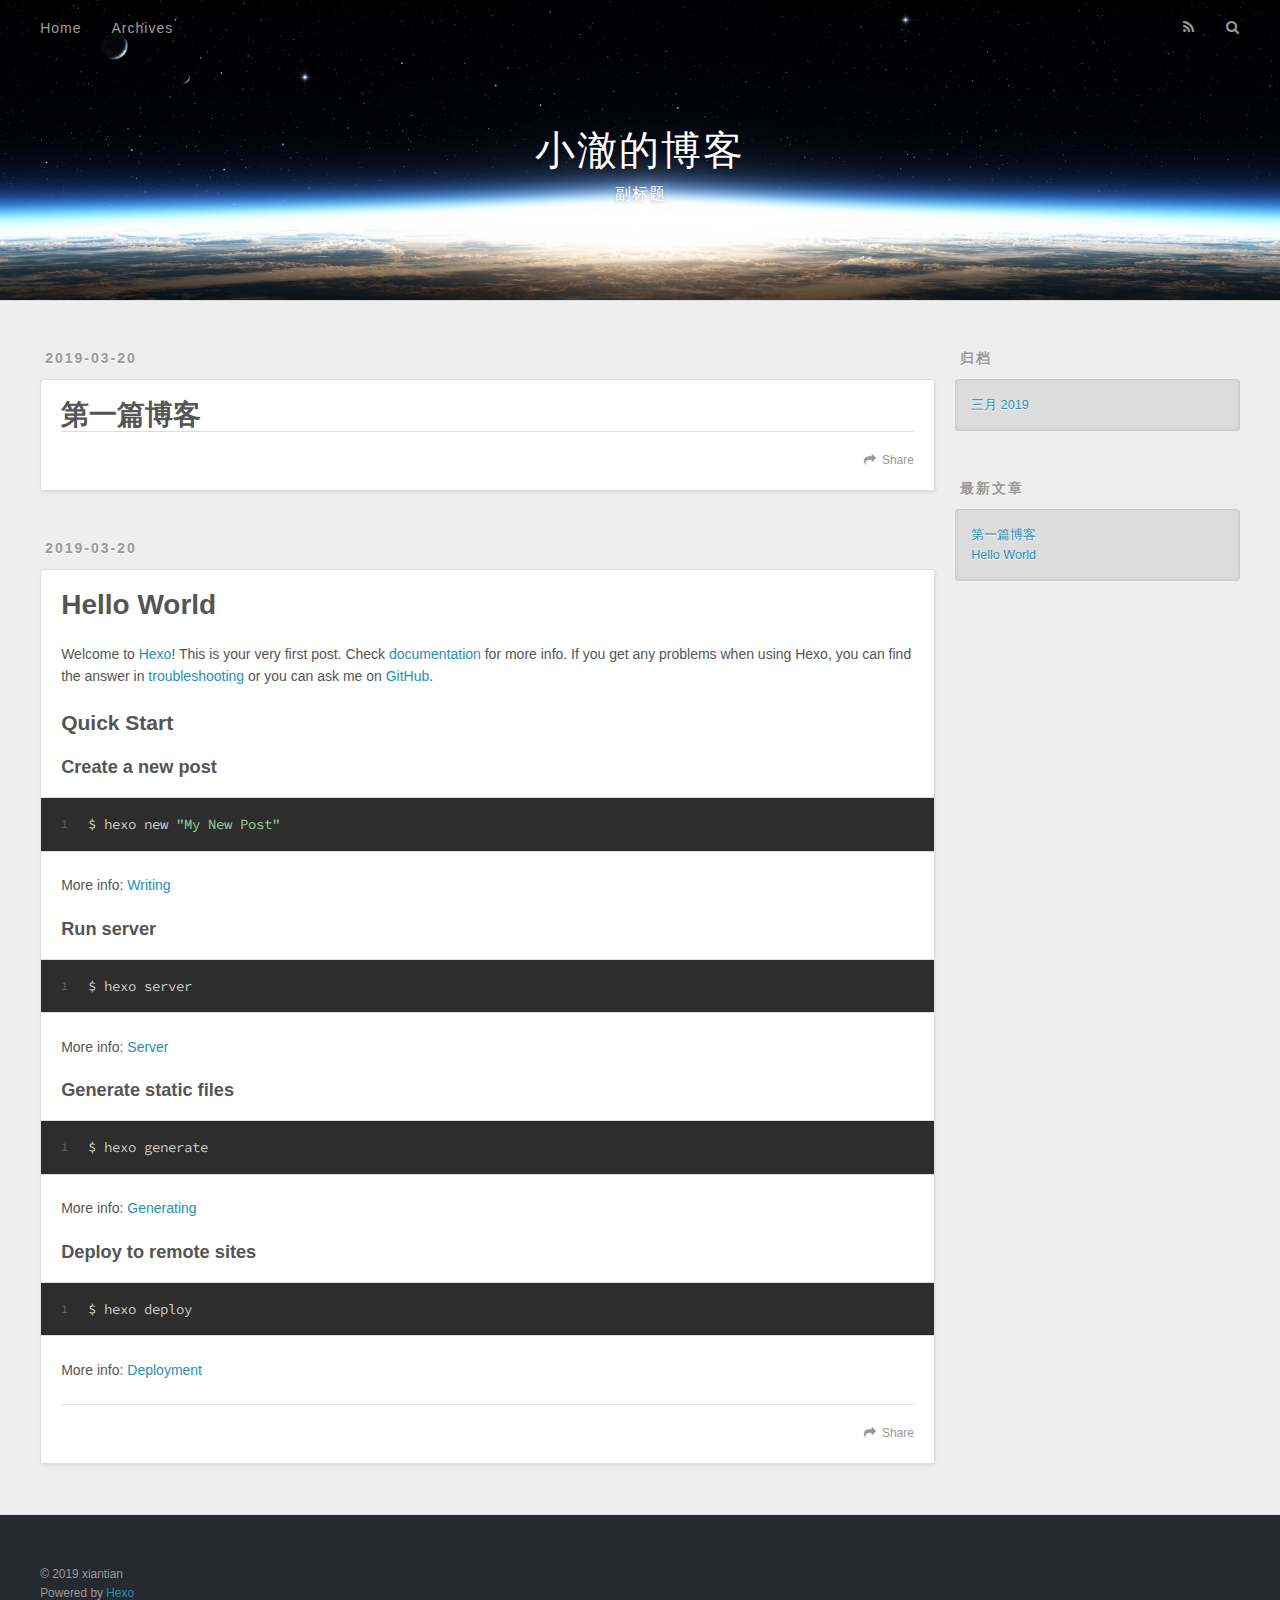
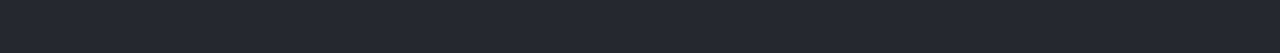
==== index.html @ c5d814bf "Site updated: 2019-03-20 21:08:45" ====
<!DOCTYPE html>
<html>
<head><meta name="generator" content="Hexo 3.8.0">
  <meta charset="utf-8">
  

  
  <title>小澈的博客</title>
  <meta name="viewport" content="width=device-width, initial-scale=1, maximum-scale=1">
  <meta property="og:type" content="website">
<meta property="og:title" content="小澈的博客">
<meta property="og:url" content="http://yoursite.com/index.html">
<meta property="og:site_name" content="小澈的博客">
<meta property="og:locale" content="zh-CN">
<meta name="twitter:card" content="summary">
<meta name="twitter:title" content="小澈的博客">
  
    <link rel="alternate" href="/atom.xml" title="小澈的博客" type="application/atom+xml">
  
  
    <link rel="icon" href="/favicon.png">
  
  
    <link href="//fonts.googleapis.com/css?family=Source+Code+Pro" rel="stylesheet" type="text/css">
  
  <link rel="stylesheet" href="/css/style.css">
</head>
</html>
<body>
  <div id="container">
    <div id="wrap">
      <header id="header">
  <div id="banner"></div>
  <div id="header-outer" class="outer">
    <div id="header-title" class="inner">
      <h1 id="logo-wrap">
        <a href="/" id="logo">小澈的博客</a>
      </h1>
      
        <h2 id="subtitle-wrap">
          <a href="/" id="subtitle">副标题</a>
        </h2>
      
    </div>
    <div id="header-inner" class="inner">
      <nav id="main-nav">
        <a id="main-nav-toggle" class="nav-icon"></a>
        
          <a class="main-nav-link" href="/">Home</a>
        
          <a class="main-nav-link" href="/archives">Archives</a>
        
      </nav>
      <nav id="sub-nav">
        
          <a id="nav-rss-link" class="nav-icon" href="/atom.xml" title="RSS Feed"></a>
        
        <a id="nav-search-btn" class="nav-icon" title="搜索"></a>
      </nav>
      <div id="search-form-wrap">
        <form action="//google.com/search" method="get" accept-charset="UTF-8" class="search-form"><input type="search" name="q" class="search-form-input" placeholder="Search"><button type="submit" class="search-form-submit">&#xF002;</button><input type="hidden" name="sitesearch" value="http://yoursite.com"></form>
      </div>
    </div>
  </div>
</header>
      <div class="outer">
        <section id="main">
  
    <article id="post-第一篇博客" class="article article-type-post" itemscope itemprop="blogPost">
  <div class="article-meta">
    <a href="/2019/03/20/第一篇博客/" class="article-date">
  <time datetime="2019-03-20T12:40:18.000Z" itemprop="datePublished">2019-03-20</time>
</a>
    
  </div>
  <div class="article-inner">
    
    
      <header class="article-header">
        
  
    <h1 itemprop="name">
      <a class="article-title" href="/2019/03/20/第一篇博客/">第一篇博客</a>
    </h1>
  

      </header>
    
    <div class="article-entry" itemprop="articleBody">
      
        
      
    </div>
    <footer class="article-footer">
      <a data-url="http://yoursite.com/2019/03/20/第一篇博客/" data-id="cjth82tbe0000jw7kxfi8jw7t" class="article-share-link">Share</a>
      
      
    </footer>
  </div>
  
</article>


  
    <article id="post-hello-world" class="article article-type-post" itemscope itemprop="blogPost">
  <div class="article-meta">
    <a href="/2019/03/20/hello-world/" class="article-date">
  <time datetime="2019-03-20T09:54:13.762Z" itemprop="datePublished">2019-03-20</time>
</a>
    
  </div>
  <div class="article-inner">
    
    
      <header class="article-header">
        
  
    <h1 itemprop="name">
      <a class="article-title" href="/2019/03/20/hello-world/">Hello World</a>
    </h1>
  

      </header>
    
    <div class="article-entry" itemprop="articleBody">
      
        <p>Welcome to <a href="https://hexo.io/" target="_blank" rel="noopener">Hexo</a>! This is your very first post. Check <a href="https://hexo.io/docs/" target="_blank" rel="noopener">documentation</a> for more info. If you get any problems when using Hexo, you can find the answer in <a href="https://hexo.io/docs/troubleshooting.html" target="_blank" rel="noopener">troubleshooting</a> or you can ask me on <a href="https://github.com/hexojs/hexo/issues" target="_blank" rel="noopener">GitHub</a>.</p>
<h2 id="Quick-Start"><a href="#Quick-Start" class="headerlink" title="Quick Start"></a>Quick Start</h2><h3 id="Create-a-new-post"><a href="#Create-a-new-post" class="headerlink" title="Create a new post"></a>Create a new post</h3><figure class="highlight bash"><table><tr><td class="gutter"><pre><span class="line">1</span><br></pre></td><td class="code"><pre><span class="line">$ hexo new <span class="string">"My New Post"</span></span><br></pre></td></tr></table></figure>
<p>More info: <a href="https://hexo.io/docs/writing.html" target="_blank" rel="noopener">Writing</a></p>
<h3 id="Run-server"><a href="#Run-server" class="headerlink" title="Run server"></a>Run server</h3><figure class="highlight bash"><table><tr><td class="gutter"><pre><span class="line">1</span><br></pre></td><td class="code"><pre><span class="line">$ hexo server</span><br></pre></td></tr></table></figure>
<p>More info: <a href="https://hexo.io/docs/server.html" target="_blank" rel="noopener">Server</a></p>
<h3 id="Generate-static-files"><a href="#Generate-static-files" class="headerlink" title="Generate static files"></a>Generate static files</h3><figure class="highlight bash"><table><tr><td class="gutter"><pre><span class="line">1</span><br></pre></td><td class="code"><pre><span class="line">$ hexo generate</span><br></pre></td></tr></table></figure>
<p>More info: <a href="https://hexo.io/docs/generating.html" target="_blank" rel="noopener">Generating</a></p>
<h3 id="Deploy-to-remote-sites"><a href="#Deploy-to-remote-sites" class="headerlink" title="Deploy to remote sites"></a>Deploy to remote sites</h3><figure class="highlight bash"><table><tr><td class="gutter"><pre><span class="line">1</span><br></pre></td><td class="code"><pre><span class="line">$ hexo deploy</span><br></pre></td></tr></table></figure>
<p>More info: <a href="https://hexo.io/docs/deployment.html" target="_blank" rel="noopener">Deployment</a></p>

      
    </div>
    <footer class="article-footer">
      <a data-url="http://yoursite.com/2019/03/20/hello-world/" data-id="cjth82tbi0001jw7ktag68ec6" class="article-share-link">Share</a>
      
      
    </footer>
  </div>
  
</article>


  


</section>
        
          <aside id="sidebar">
  
    

  
    

  
    
  
    
  <div class="widget-wrap">
    <h3 class="widget-title">归档</h3>
    <div class="widget">
      <ul class="archive-list"><li class="archive-list-item"><a class="archive-list-link" href="/archives/2019/03/">三月 2019</a></li></ul>
    </div>
  </div>


  
    
  <div class="widget-wrap">
    <h3 class="widget-title">最新文章</h3>
    <div class="widget">
      <ul>
        
          <li>
            <a href="/2019/03/20/第一篇博客/">第一篇博客</a>
          </li>
        
          <li>
            <a href="/2019/03/20/hello-world/">Hello World</a>
          </li>
        
      </ul>
    </div>
  </div>

  
</aside>
        
      </div>
      <footer id="footer">
  
  <div class="outer">
    <div id="footer-info" class="inner">
      &copy; 2019 xiantian<br>
      Powered by <a href="http://hexo.io/" target="_blank">Hexo</a>
    </div>
  </div>
</footer>
    </div>
    <nav id="mobile-nav">
  
    <a href="/" class="mobile-nav-link">Home</a>
  
    <a href="/archives" class="mobile-nav-link">Archives</a>
  
</nav>
    

<script src="//ajax.googleapis.com/ajax/libs/jquery/2.0.3/jquery.min.js"></script>


  <link rel="stylesheet" href="/fancybox/jquery.fancybox.css">
  <script src="/fancybox/jquery.fancybox.pack.js"></script>


<script src="/js/script.js"></script>



  </div>
</body>
</html>
---- css/style.css ----
body {
  width: 100%;
}
body:before,
body:after {
  content: "";
  display: table;
}
body:after {
  clear: both;
}
html,
body,
div,
span,
applet,
object,
iframe,
h1,
h2,
h3,
h4,
h5,
h6,
p,
blockquote,
pre,
a,
abbr,
acronym,
address,
big,
cite,
code,
del,
dfn,
em,
img,
ins,
kbd,
q,
s,
samp,
small,
strike,
strong,
sub,
sup,
tt,
var,
dl,
dt,
dd,
ol,
ul,
li,
fieldset,
form,
label,
legend,
table,
caption,
tbody,
tfoot,
thead,
tr,
th,
td {
  margin: 0;
  padding: 0;
  border: 0;
  outline: 0;
  font-weight: inherit;
  font-style: inherit;
  font-family: inherit;
  font-size: 100%;
  vertical-align: baseline;
}
body {
  line-height: 1;
  color: #000;
  background: #fff;
}
ol,
ul {
  list-style: none;
}
table {
  border-collapse: separate;
  border-spacing: 0;
  vertical-align: middle;
}
caption,
th,
td {
  text-align: left;
  font-weight: normal;
  vertical-align: middle;
}
a img {
  border: none;
}
input,
button {
  margin: 0;
  padding: 0;
}
input::-moz-focus-inner,
button::-moz-focus-inner {
  border: 0;
  padding: 0;
}
@font-face {
  font-family: FontAwesome;
  font-style: normal;
  font-weight: normal;
  src: url("fonts/fontawesome-webfont.eot?v=#4.0.3");
  src: url("fonts/fontawesome-webfont.eot?#iefix&v=#4.0.3") format("embedded-opentype"), url("fonts/fontawesome-webfont.woff?v=#4.0.3") format("woff"), url("fonts/fontawesome-webfont.ttf?v=#4.0.3") format("truetype"), url("fonts/fontawesome-webfont.svg#fontawesomeregular?v=#4.0.3") format("svg");
}
html,
body,
#container {
  height: 100%;
}
body {
  background: #eee;
  font: 14px -apple-system, BlinkMacSystemFont, "Segoe UI", "Roboto", "Oxygen", "Ubuntu", "Cantarell", "Fira Sans", "Droid Sans", "Helvetica Neue", sans-serif;
  -webkit-text-size-adjust: 100%;
}
.outer {
  max-width: 1220px;
  margin: 0 auto;
  padding: 0 20px;
}
.outer:before,
.outer:after {
  content: "";
  display: table;
}
.outer:after {
  clear: both;
}
.inner {
  display: inline;
  float: left;
  width: 98.33333333333333%;
  margin: 0 0.833333333333333%;
}
.left,
.alignleft {
  float: left;
}
.right,
.alignright {
  float: right;
}
.clear {
  clear: both;
}
#container {
  position: relative;
}
.mobile-nav-on {
  overflow: hidden;
}
#wrap {
  height: 100%;
  width: 100%;
  position: absolute;
  top: 0;
  left: 0;
  -webkit-transition: 0.2s ease-out;
  -moz-transition: 0.2s ease-out;
  -ms-transition: 0.2s ease-out;
  transition: 0.2s ease-out;
  z-index: 1;
  background: #eee;
}
.mobile-nav-on #wrap {
  left: 280px;
}
@media screen and (min-width: 768px) {
  #main {
    display: inline;
    float: left;
    width: 73.33333333333333%;
    margin: 0 0.833333333333333%;
  }
}
.article-date,
.article-category-link,
.archive-year,
.widget-title {
  text-decoration: none;
  text-transform: uppercase;
  letter-spacing: 2px;
  color: #999;
  margin-bottom: 1em;
  margin-left: 5px;
  line-height: 1em;
  text-shadow: 0 1px #fff;
  font-weight: bold;
}
.article-inner,
.archive-article-inner {
  background: #fff;
  -webkit-box-shadow: 1px 2px 3px #ddd;
  box-shadow: 1px 2px 3px #ddd;
  border: 1px solid #ddd;
  border-radius: 3px;
}
.article-entry h1,
.widget h1 {
  font-size: 2em;
}
.article-entry h2,
.widget h2 {
  font-size: 1.5em;
}
.article-entry h3,
.widget h3 {
  font-size: 1.3em;
}
.article-entry h4,
.widget h4 {
  font-size: 1.2em;
}
.article-entry h5,
.widget h5 {
  font-size: 1em;
}
.article-entry h6,
.widget h6 {
  font-size: 1em;
  color: #999;
}
.article-entry hr,
.widget hr {
  border: 1px dashed #ddd;
}
.article-entry strong,
.widget strong {
  font-weight: bold;
}
.article-entry em,
.widget em,
.article-entry cite,
.widget cite {
  font-style: italic;
}
.article-entry sup,
.widget sup,
.article-entry sub,
.widget sub {
  font-size: 0.75em;
  line-height: 0;
  position: relative;
  vertical-align: baseline;
}
.article-entry sup,
.widget sup {
  top: -0.5em;
}
.article-entry sub,
.widget sub {
  bottom: -0.2em;
}
.article-entry small,
.widget small {
  font-size: 0.85em;
}
.article-entry acronym,
.widget acronym,
.article-entry abbr,
.widget abbr {
  border-bottom: 1px dotted;
}
.article-entry ul,
.widget ul,
.article-entry ol,
.widget ol,
.article-entry dl,
.widget dl {
  margin: 0 20px;
  line-height: 1.6em;
}
.article-entry ul ul,
.widget ul ul,
.article-entry ol ul,
.widget ol ul,
.article-entry ul ol,
.widget ul ol,
.article-entry ol ol,
.widget ol ol {
  margin-top: 0;
  margin-bottom: 0;
}
.article-entry ul,
.widget ul {
  list-style: disc;
}
.article-entry ol,
.widget ol {
  list-style: decimal;
}
.article-entry dt,
.widget dt {
  font-weight: bold;
}
#header {
  height: 300px;
  position: relative;
  border-bottom: 1px solid #ddd;
}
#header:before,
#header:after {
  content: "";
  position: absolute;
  left: 0;
  right: 0;
  height: 40px;
}
#header:before {
  top: 0;
  background: -webkit-linear-gradient(rgba(0,0,0,0.2), transparent);
  background: -moz-linear-gradient(rgba(0,0,0,0.2), transparent);
  background: -ms-linear-gradient(rgba(0,0,0,0.2), transparent);
  background: linear-gradient(rgba(0,0,0,0.2), transparent);
}
#header:after {
  bottom: 0;
  background: -webkit-linear-gradient(transparent, rgba(0,0,0,0.2));
  background: -moz-linear-gradient(transparent, rgba(0,0,0,0.2));
  background: -ms-linear-gradient(transparent, rgba(0,0,0,0.2));
  background: linear-gradient(transparent, rgba(0,0,0,0.2));
}
#header-outer {
  height: 100%;
  position: relative;
}
#header-inner {
  position: relative;
  overflow: hidden;
}
#banner {
  position: absolute;
  top: 0;
  left: 0;
  width: 100%;
  height: 100%;
  background: url("images/banner.jpg") center #000;
  -webkit-background-size: cover;
  -moz-background-size: cover;
  background-size: cover;
  z-index: -1;
}
#header-title {
  text-align: center;
  height: 40px;
  position: absolute;
  top: 50%;
  left: 0;
  margin-top: -20px;
}
#logo,
#subtitle {
  text-decoration: none;
  color: #fff;
  font-weight: 300;
  text-shadow: 0 1px 4px rgba(0,0,0,0.3);
}
#logo {
  font-size: 40px;
  line-height: 40px;
  letter-spacing: 2px;
}
#subtitle {
  font-size: 16px;
  line-height: 16px;
  letter-spacing: 1px;
}
#subtitle-wrap {
  margin-top: 16px;
}
#main-nav {
  float: left;
  margin-left: -15px;
}
.nav-icon,
.main-nav-link {
  float: left;
  color: #fff;
  opacity: 0.6;
  text-decoration: none;
  text-shadow: 0 1px rgba(0,0,0,0.2);
  -webkit-transition: opacity 0.2s;
  -moz-transition: opacity 0.2s;
  -ms-transition: opacity 0.2s;
  transition: opacity 0.2s;
  display: block;
  padding: 20px 15px;
}
.nav-icon:hover,
.main-nav-link:hover {
  opacity: 1;
}
.nav-icon {
  font-family: FontAwesome;
  text-align: center;
  font-size: 14px;
  width: 14px;
  height: 14px;
  padding: 20px 15px;
  position: relative;
  cursor: pointer;
}
.main-nav-link {
  font-weight: 300;
  letter-spacing: 1px;
}
@media screen and (max-width: 479px) {
  .main-nav-link {
    display: none;
  }
}
#main-nav-toggle {
  display: none;
}
#main-nav-toggle:before {
  content: "\f0c9";
}
@media screen and (max-width: 479px) {
  #main-nav-toggle {
    display: block;
  }
}
#sub-nav {
  float: right;
  margin-right: -15px;
}
#nav-rss-link:before {
  content: "\f09e";
}
#nav-search-btn:before {
  content: "\f002";
}
#search-form-wrap {
  position: absolute;
  top: 15px;
  width: 150px;
  height: 30px;
  right: -150px;
  opacity: 0;
  -webkit-transition: 0.2s ease-out;
  -moz-transition: 0.2s ease-out;
  -ms-transition: 0.2s ease-out;
  transition: 0.2s ease-out;
}
#search-form-wrap.on {
  opacity: 1;
  right: 0;
}
@media screen and (max-width: 479px) {
  #search-form-wrap {
    width: 100%;
    right: -100%;
  }
}
.search-form {
  position: absolute;
  top: 0;
  left: 0;
  right: 0;
  background: #fff;
  padding: 5px 15px;
  border-radius: 15px;
  -webkit-box-shadow: 0 0 10px rgba(0,0,0,0.3);
  box-shadow: 0 0 10px rgba(0,0,0,0.3);
}
.search-form-input {
  border: none;
  background: none;
  color: #555;
  width: 100%;
  font: 13px -apple-system, BlinkMacSystemFont, "Segoe UI", "Roboto", "Oxygen", "Ubuntu", "Cantarell", "Fira Sans", "Droid Sans", "Helvetica Neue", sans-serif;
  outline: none;
}
.search-form-input::-webkit-search-results-decoration,
.search-form-input::-webkit-search-cancel-button {
  -webkit-appearance: none;
}
.search-form-submit {
  position: absolute;
  top: 50%;
  right: 10px;
  margin-top: -7px;
  font: 13px FontAwesome;
  border: none;
  background: none;
  color: #bbb;
  cursor: pointer;
}
.search-form-submit:hover,
.search-form-submit:focus {
  color: #777;
}
.article {
  margin: 50px 0;
}
.article-inner {
  overflow: hidden;
}
.article-meta:before,
.article-meta:after {
  content: "";
  display: table;
}
.article-meta:after {
  clear: both;
}
.article-date {
  float: left;
}
.article-category {
  float: left;
  line-height: 1em;
  color: #ccc;
  text-shadow: 0 1px #fff;
  margin-left: 8px;
}
.article-category:before {
  content: "\2022";
}
.article-category-link {
  margin: 0 12px 1em;
}
.article-header {
  padding: 20px 20px 0;
}
.article-title {
  text-decoration: none;
  font-size: 2em;
  font-weight: bold;
  color: #555;
  line-height: 1.1em;
  -webkit-transition: color 0.2s;
  -moz-transition: color 0.2s;
  -ms-transition: color 0.2s;
  transition: color 0.2s;
}
a.article-title:hover {
  color: #258fb8;
}
.article-entry {
  color: #555;
  padding: 0 20px;
}
.article-entry:before,
.article-entry:after {
  content: "";
  display: table;
}
.article-entry:after {
  clear: both;
}
.article-entry p,
.article-entry table {
  line-height: 1.6em;
  margin: 1.6em 0;
}
.article-entry h1,
.article-entry h2,
.article-entry h3,
.article-entry h4,
.article-entry h5,
.article-entry h6 {
  font-weight: bold;
}
.article-entry h1,
.article-entry h2,
.article-entry h3,
.article-entry h4,
.article-entry h5,
.article-entry h6 {
  line-height: 1.1em;
  margin: 1.1em 0;
}
.article-entry a {
  color: #258fb8;
  text-decoration: none;
}
.article-entry a:hover {
  text-decoration: underline;
}
.article-entry ul,
.article-entry ol,
.article-entry dl {
  margin-top: 1.6em;
  margin-bottom: 1.6em;
}
.article-entry img,
.article-entry video {
  max-width: 100%;
  height: auto;
  display: block;
  margin: auto;
}
.article-entry iframe {
  border: none;
}
.article-entry table {
  width: 100%;
  border-collapse: collapse;
  border-spacing: 0;
}
.article-entry th {
  font-weight: bold;
  border-bottom: 3px solid #ddd;
  padding-bottom: 0.5em;
}
.article-entry td {
  border-bottom: 1px solid #ddd;
  padding: 10px 0;
}
.article-entry blockquote {
  font-family: Georgia, "Times New Roman", serif;
  font-size: 1.4em;
  margin: 1.6em 20px;
  text-align: center;
}
.article-entry blockquote footer {
  font-size: 14px;
  margin: 1.6em 0;
  font-family: -apple-system, BlinkMacSystemFont, "Segoe UI", "Roboto", "Oxygen", "Ubuntu", "Cantarell", "Fira Sans", "Droid Sans", "Helvetica Neue", sans-serif;
}
.article-entry blockquote footer cite:before {
  content: "—";
  padding: 0 0.5em;
}
.article-entry .pullquote {
  text-align: left;
  width: 45%;
  margin: 0;
}
.article-entry .pullquote.left {
  margin-left: 0.5em;
  margin-right: 1em;
}
.article-entry .pullquote.right {
  margin-right: 0.5em;
  margin-left: 1em;
}
.article-entry .caption {
  color: #999;
  display: block;
  font-size: 0.9em;
  margin-top: 0.5em;
  position: relative;
  text-align: center;
}
.article-entry .video-container {
  position: relative;
  padding-top: 56.25%;
  height: 0;
  overflow: hidden;
}
.article-entry .video-container iframe,
.article-entry .video-container object,
.article-entry .video-container embed {
  position: absolute;
  top: 0;
  left: 0;
  width: 100%;
  height: 100%;
  margin-top: 0;
}
.article-more-link a {
  display: inline-block;
  line-height: 1em;
  padding: 6px 15px;
  border-radius: 15px;
  background: #eee;
  color: #999;
  text-shadow: 0 1px #fff;
  text-decoration: none;
}
.article-more-link a:hover {
  background: #258fb8;
  color: #fff;
  text-decoration: none;
  text-shadow: 0 1px #1e7293;
}
.article-footer {
  font-size: 0.85em;
  line-height: 1.6em;
  border-top: 1px solid #ddd;
  padding-top: 1.6em;
  margin: 0 20px 20px;
}
.article-footer:before,
.article-footer:after {
  content: "";
  display: table;
}
.article-footer:after {
  clear: both;
}
.article-footer a {
  color: #999;
  text-decoration: none;
}
.article-footer a:hover {
  color: #555;
}
.article-tag-list-item {
  float: left;
  margin-right: 10px;
}
.article-tag-list-link:before {
  content: "#";
}
.article-comment-link {
  float: right;
}
.article-comment-link:before {
  content: "\f075";
  font-family: FontAwesome;
  padding-right: 8px;
}
.article-share-link {
  cursor: pointer;
  float: right;
  margin-left: 20px;
}
.article-share-link:before {
  content: "\f064";
  font-family: FontAwesome;
  padding-right: 6px;
}
#article-nav {
  position: relative;
}
#article-nav:before,
#article-nav:after {
  content: "";
  display: table;
}
#article-nav:after {
  clear: both;
}
@media screen and (min-width: 768px) {
  #article-nav {
    margin: 50px 0;
  }
  #article-nav:before {
    width: 8px;
    height: 8px;
    position: absolute;
    top: 50%;
    left: 50%;
    margin-top: -4px;
    margin-left: -4px;
    content: "";
    border-radius: 50%;
    background: #ddd;
    -webkit-box-shadow: 0 1px 2px #fff;
    box-shadow: 0 1px 2px #fff;
  }
}
.article-nav-link-wrap {
  text-decoration: none;
  text-shadow: 0 1px #fff;
  color: #999;
  -webkit-box-sizing: border-box;
  -moz-box-sizing: border-box;
  box-sizing: border-box;
  margin-top: 50px;
  text-align: center;
  display: block;
}
.article-nav-link-wrap:hover {
  color: #555;
}
@media screen and (min-width: 768px) {
  .article-nav-link-wrap {
    width: 50%;
    margin-top: 0;
  }
}
@media screen and (min-width: 768px) {
  #article-nav-newer {
    float: left;
    text-align: right;
    padding-right: 20px;
  }
}
@media screen and (min-width: 768px) {
  #article-nav-older {
    float: right;
    text-align: left;
    padding-left: 20px;
  }
}
.article-nav-caption {
  text-transform: uppercase;
  letter-spacing: 2px;
  color: #ddd;
  line-height: 1em;
  font-weight: bold;
}
#article-nav-newer .article-nav-caption {
  margin-right: -2px;
}
.article-nav-title {
  font-size: 0.85em;
  line-height: 1.6em;
  margin-top: 0.5em;
}
.article-share-box {
  position: absolute;
  display: none;
  background: #fff;
  -webkit-box-shadow: 1px 2px 10px rgba(0,0,0,0.2);
  box-shadow: 1px 2px 10px rgba(0,0,0,0.2);
  border-radius: 3px;
  margin-left: -145px;
  overflow: hidden;
  z-index: 1;
}
.article-share-box.on {
  display: block;
}
.article-share-input {
  width: 100%;
  background: none;
  -webkit-box-sizing: border-box;
  -moz-box-sizing: border-box;
  box-sizing: border-box;
  font: 14px -apple-system, BlinkMacSystemFont, "Segoe UI", "Roboto", "Oxygen", "Ubuntu", "Cantarell", "Fira Sans", "Droid Sans", "Helvetica Neue", sans-serif;
  padding: 0 15px;
  color: #555;
  outline: none;
  border: 1px solid #ddd;
  border-radius: 3px 3px 0 0;
  height: 36px;
  line-height: 36px;
}
.article-share-links {
  background: #eee;
}
.article-share-links:before,
.article-share-links:after {
  content: "";
  display: table;
}
.article-share-links:after {
  clear: both;
}
.article-share-twitter,
.article-share-facebook,
.article-share-pinterest,
.article-share-google {
  width: 50px;
  height: 36px;
  display: block;
  float: left;
  position: relative;
  color: #999;
  text-shadow: 0 1px #fff;
}
.article-share-twitter:before,
.article-share-facebook:before,
.article-share-pinterest:before,
.article-share-google:before {
  font-size: 20px;
  font-family: FontAwesome;
  width: 20px;
  height: 20px;
  position: absolute;
  top: 50%;
  left: 50%;
  margin-top: -10px;
  margin-left: -10px;
  text-align: center;
}
.article-share-twitter:hover,
.article-share-facebook:hover,
.article-share-pinterest:hover,
.article-share-google:hover {
  color: #fff;
}
.article-share-twitter:before {
  content: "\f099";
}
.article-share-twitter:hover {
  background: #00aced;
  text-shadow: 0 1px #008abe;
}
.article-share-facebook:before {
  content: "\f09a";
}
.article-share-facebook:hover {
  background: #3b5998;
  text-shadow: 0 1px #2f477a;
}
.article-share-pinterest:before {
  content: "\f0d2";
}
.article-share-pinterest:hover {
  background: #cb2027;
  text-shadow: 0 1px #a21a1f;
}
.article-share-google:before {
  content: "\f0d5";
}
.article-share-google:hover {
  background: #dd4b39;
  text-shadow: 0 1px #be3221;
}
.article-gallery {
  background: #000;
  position: relative;
}
.article-gallery-photos {
  position: relative;
  overflow: hidden;
}
.article-gallery-img {
  display: none;
  max-width: 100%;
}
.article-gallery-img:first-child {
  display: block;
}
.article-gallery-img.loaded {
  position: absolute;
  display: block;
}
.article-gallery-img img {
  display: block;
  max-width: 100%;
  margin: 0 auto;
}
#comments {
  background: #fff;
  -webkit-box-shadow: 1px 2px 3px #ddd;
  box-shadow: 1px 2px 3px #ddd;
  padding: 20px;
  border: 1px solid #ddd;
  border-radius: 3px;
  margin: 50px 0;
}
#comments a {
  color: #258fb8;
}
.archives-wrap {
  margin: 50px 0;
}
.archives:before,
.archives:after {
  content: "";
  display: table;
}
.archives:after {
  clear: both;
}
.archive-year-wrap {
  margin-bottom: 1em;
}
.archives {
  -webkit-column-gap: 10px;
  -moz-column-gap: 10px;
  column-gap: 10px;
}
@media screen and (min-width: 480px) and (max-width: 767px) {
  .archives {
    -webkit-column-count: 2;
    -moz-column-count: 2;
    column-count: 2;
  }
}
@media screen and (min-width: 768px) {
  .archives {
    -webkit-column-count: 3;
    -moz-column-count: 3;
    column-count: 3;
  }
}
.archive-article {
  -webkit-column-break-inside: avoid;
  page-break-inside: avoid;
  overflow: hidden;
  break-inside: avoid-column;
}
.archive-article-inner {
  padding: 10px;
  margin-bottom: 15px;
}
.archive-article-title {
  text-decoration: none;
  font-weight: bold;
  color: #555;
  -webkit-transition: color 0.2s;
  -moz-transition: color 0.2s;
  -ms-transition: color 0.2s;
  transition: color 0.2s;
  line-height: 1.6em;
}
.archive-article-title:hover {
  color: #258fb8;
}
.archive-article-footer {
  margin-top: 1em;
}
.archive-article-date {
  color: #999;
  text-decoration: none;
  font-size: 0.85em;
  line-height: 1em;
  margin-bottom: 0.5em;
  display: block;
}
#page-nav {
  margin: 50px auto;
  background: #fff;
  -webkit-box-shadow: 1px 2px 3px #ddd;
  box-shadow: 1px 2px 3px #ddd;
  border: 1px solid #ddd;
  border-radius: 3px;
  text-align: center;
  color: #999;
  overflow: hidden;
}
#page-nav:before,
#page-nav:after {
  content: "";
  display: table;
}
#page-nav:after {
  clear: both;
}
#page-nav a,
#page-nav span {
  padding: 10px 20px;
  line-height: 1;
  height: 2ex;
}
#page-nav a {
  color: #999;
  text-decoration: none;
}
#page-nav a:hover {
  background: #999;
  color: #fff;
}
#page-nav .prev {
  float: left;
}
#page-nav .next {
  float: right;
}
#page-nav .page-number {
  display: inline-block;
}
@media screen and (max-width: 479px) {
  #page-nav .page-number {
    display: none;
  }
}
#page-nav .current {
  color: #555;
  font-weight: bold;
}
#page-nav .space {
  color: #ddd;
}
#footer {
  background: #262a30;
  padding: 50px 0;
  border-top: 1px solid #ddd;
  color: #999;
}
#footer a {
  color: #258fb8;
  text-decoration: none;
}
#footer a:hover {
  text-decoration: underline;
}
#footer-info {
  line-height: 1.6em;
  font-size: 0.85em;
}
.article-entry pre,
.article-entry .highlight {
  background: #2d2d2d;
  margin: 0 -20px;
  padding: 15px 20px;
  border-style: solid;
  border-color: #ddd;
  border-width: 1px 0;
  overflow: auto;
  color: #ccc;
  line-height: 22.400000000000002px;
}
.article-entry .highlight .gutter pre,
.article-entry .gist .gist-file .gist-data .line-numbers {
  color: #666;
  font-size: 0.85em;
}
.article-entry pre,
.article-entry code {
  font-family: "Source Code Pro", Consolas, Monaco, Menlo, Consolas, monospace;
}
.article-entry code {
  background: #eee;
  text-shadow: 0 1px #fff;
  padding: 0 0.3em;
}
.article-entry pre code {
  background: none;
  text-shadow: none;
  padding: 0;
}
.article-entry .highlight pre {
  border: none;
  margin: 0;
  padding: 0;
}
.article-entry .highlight table {
  margin: 0;
  width: auto;
}
.article-entry .highlight td {
  border: none;
  padding: 0;
}
.article-entry .highlight figcaption {
  font-size: 0.85em;
  color: #999;
  line-height: 1em;
  margin-bottom: 1em;
}
.article-entry .highlight figcaption:before,
.article-entry .highlight figcaption:after {
  content: "";
  display: table;
}
.article-entry .highlight figcaption:after {
  clear: both;
}
.article-entry .highlight figcaption a {
  float: right;
}
.article-entry .highlight .gutter pre {
  text-align: right;
  padding-right: 20px;
}
.article-entry .highlight .line {
  height: 22.400000000000002px;
}
.article-entry .highlight .line.marked {
  background: #515151;
}
.article-entry .gist {
  margin: 0 -20px;
  border-style: solid;
  border-color: #ddd;
  border-width: 1px 0;
  background: #2d2d2d;
  padding: 15px 20px 15px 0;
}
.article-entry .gist .gist-file {
  border: none;
  font-family: "Source Code Pro", Consolas, Monaco, Menlo, Consolas, monospace;
  margin: 0;
}
.article-entry .gist .gist-file .gist-data {
  background: none;
  border: none;
}
.article-entry .gist .gist-file .gist-data .line-numbers {
  background: none;
  border: none;
  padding: 0 20px 0 0;
}
.article-entry .gist .gist-file .gist-data .line-data {
  padding: 0 !important;
}
.article-entry .gist .gist-file .highlight {
  margin: 0;
  padding: 0;
  border: none;
}
.article-entry .gist .gist-file .gist-meta {
  background: #2d2d2d;
  color: #999;
  font: 0.85em -apple-system, BlinkMacSystemFont, "Segoe UI", "Roboto", "Oxygen", "Ubuntu", "Cantarell", "Fira Sans", "Droid Sans", "Helvetica Neue", sans-serif;
  text-shadow: 0 0;
  padding: 0;
  margin-top: 1em;
  margin-left: 20px;
}
.article-entry .gist .gist-file .gist-meta a {
  color: #258fb8;
  font-weight: normal;
}
.article-entry .gist .gist-file .gist-meta a:hover {
  text-decoration: underline;
}
pre .comment,
pre .title {
  color: #999;
}
pre .variable,
pre .attribute,
pre .tag,
pre .regexp,
pre .ruby .constant,
pre .xml .tag .title,
pre .xml .pi,
pre .xml .doctype,
pre .html .doctype,
pre .css .id,
pre .css .class,
pre .css .pseudo {
  color: #f2777a;
}
pre .number,
pre .preprocessor,
pre .built_in,
pre .literal,
pre .params,
pre .constant {
  color: #f99157;
}
pre .class,
pre .ruby .class .title,
pre .css .rules .attribute {
  color: #9c9;
}
pre .string,
pre .value,
pre .inheritance,
pre .header,
pre .ruby .symbol,
pre .xml .cdata {
  color: #9c9;
}
pre .css .hexcolor {
  color: #6cc;
}
pre .function,
pre .python .decorator,
pre .python .title,
pre .ruby .function .title,
pre .ruby .title .keyword,
pre .perl .sub,
pre .javascript .title,
pre .coffeescript .title {
  color: #69c;
}
pre .keyword,
pre .javascript .function {
  color: #c9c;
}
@media screen and (max-width: 479px) {
  #mobile-nav {
    position: absolute;
    top: 0;
    left: 0;
    width: 280px;
    height: 100%;
    background: #191919;
    border-right: 1px solid #fff;
  }
}
@media screen and (max-width: 479px) {
  .mobile-nav-link {
    display: block;
    color: #999;
    text-decoration: none;
    padding: 15px 20px;
    font-weight: bold;
  }
  .mobile-nav-link:hover {
    color: #fff;
  }
}
@media screen and (min-width: 768px) {
  #sidebar {
    display: inline;
    float: left;
    width: 23.333333333333332%;
    margin: 0 0.833333333333333%;
  }
}
.widget-wrap {
  margin: 50px 0;
}
.widget {
  color: #777;
  text-shadow: 0 1px #fff;
  background: #ddd;
  -webkit-box-shadow: 0 -1px 4px #ccc inset;
  box-shadow: 0 -1px 4px #ccc inset;
  border: 1px solid #ccc;
  padding: 15px;
  border-radius: 3px;
}
.widget a {
  color: #258fb8;
  text-decoration: none;
}
.widget a:hover {
  text-decoration: underline;
}
.widget ul ul,
.widget ol ul,
.widget dl ul,
.widget ul ol,
.widget ol ol,
.widget dl ol,
.widget ul dl,
.widget ol dl,
.widget dl dl {
  margin-left: 15px;
  list-style: disc;
}
.widget {
  line-height: 1.6em;
  word-wrap: break-word;
  font-size: 0.9em;
}
.widget ul,
.widget ol {
  list-style: none;
  margin: 0;
}
.widget ul ul,
.widget ol ul,
.widget ul ol,
.widget ol ol {
  margin: 0 20px;
}
.widget ul ul,
.widget ol ul {
  list-style: disc;
}
.widget ul ol,
.widget ol ol {
  list-style: decimal;
}
.category-list-count,
.tag-list-count,
.archive-list-count {
  padding-left: 5px;
  color: #999;
  font-size: 0.85em;
}
.category-list-count:before,
.tag-list-count:before,
.archive-list-count:before {
  content: "(";
}
.category-list-count:after,
.tag-list-count:after,
.archive-list-count:after {
  content: ")";
}
.tagcloud a {
  margin-right: 5px;
  display: inline-block;
}
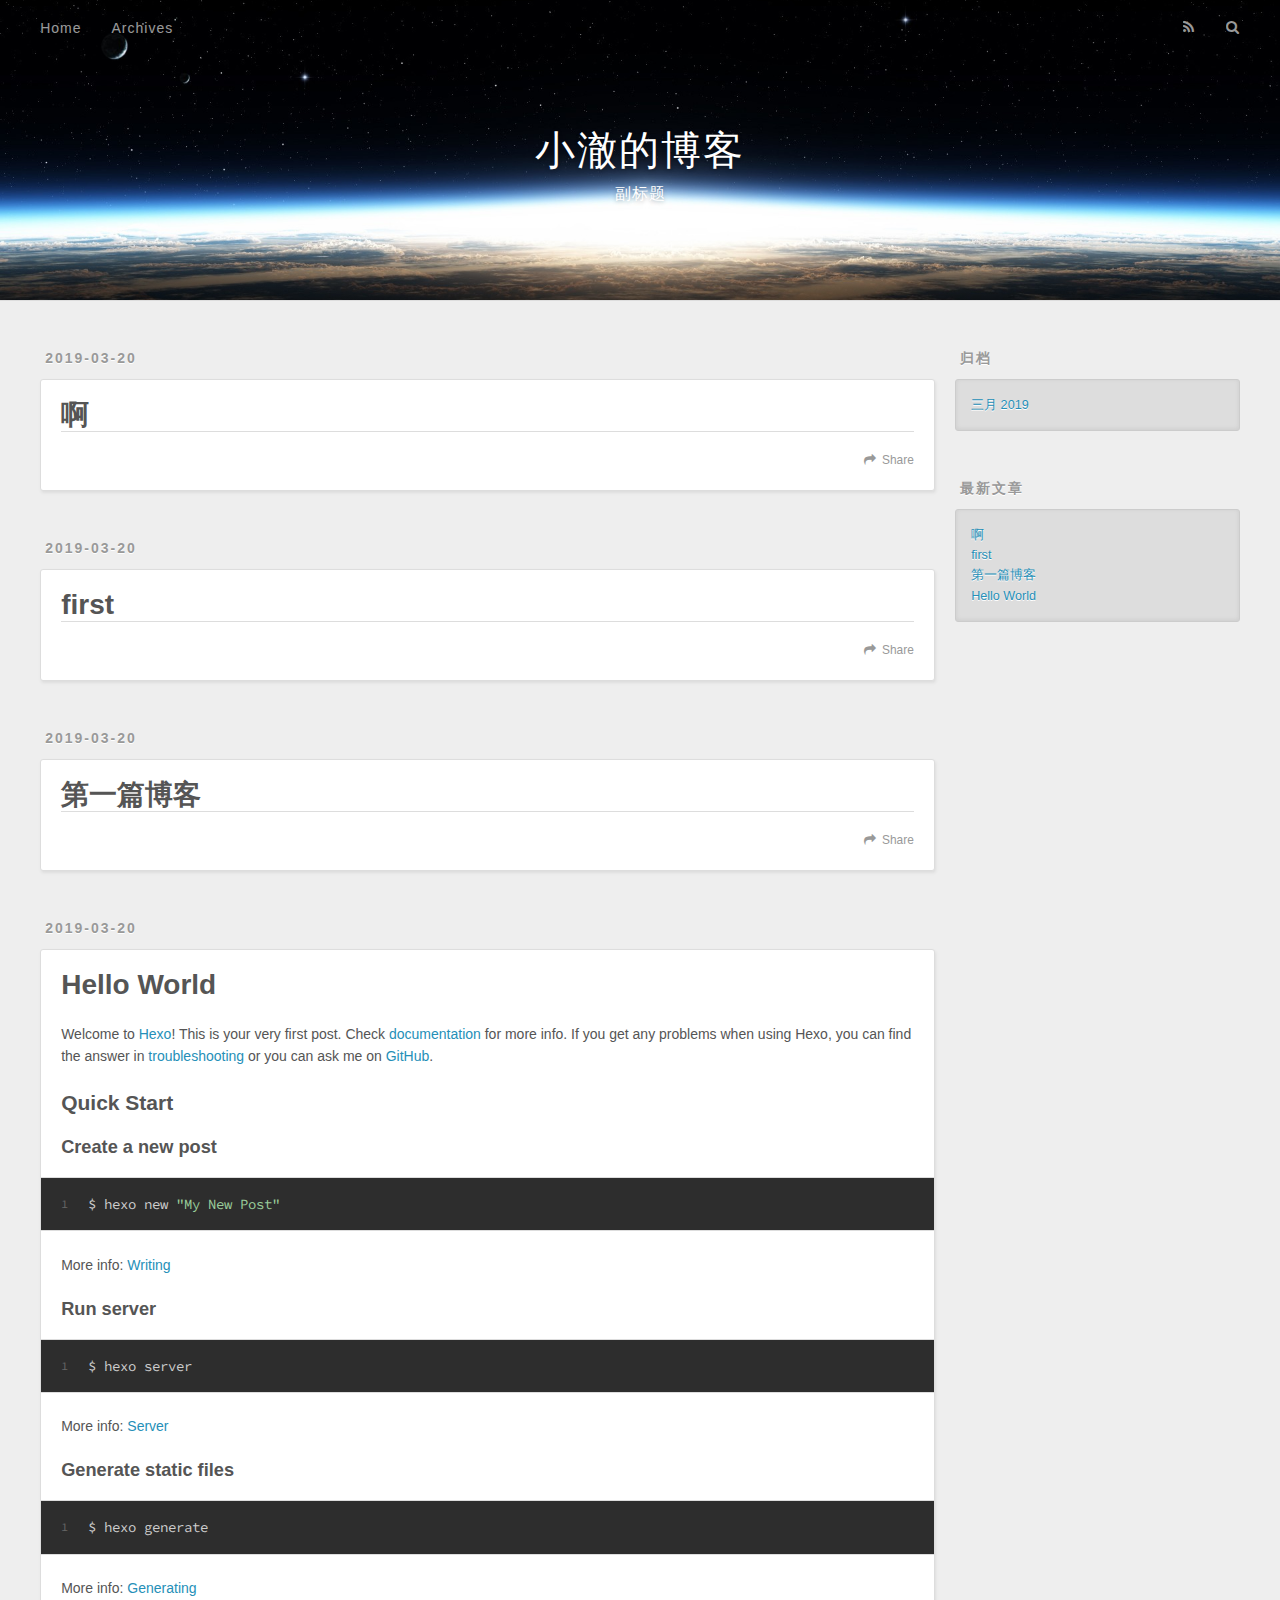
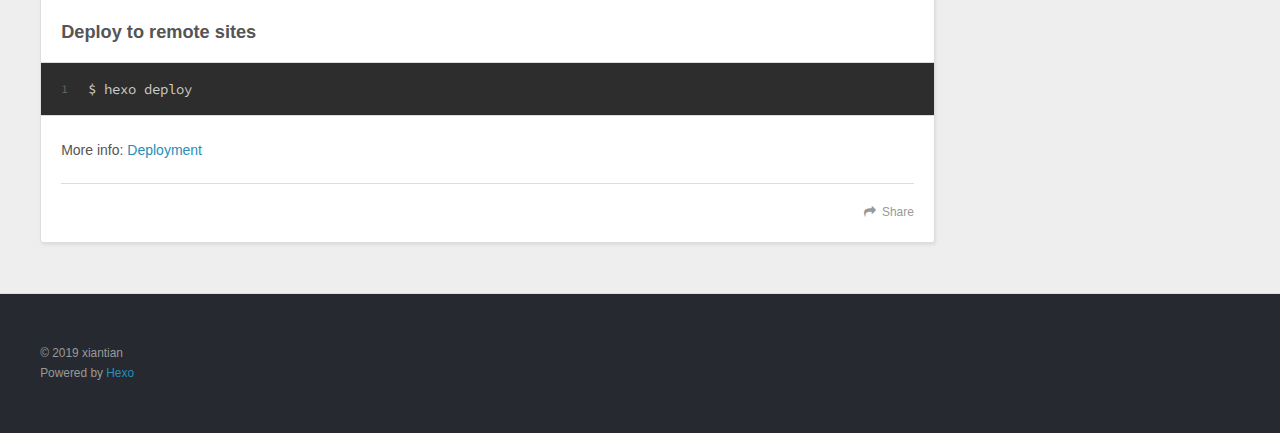
==== commit b81caee4: "Site updated: 2019-03-20 21:28:47" ====
--- a/index.html
+++ b/index.html
@@ -66,6 +66,78 @@
       <div class="outer">
         <section id="main">
   
+    <article id="post-啊" class="article article-type-post" itemscope itemprop="blogPost">
+  <div class="article-meta">
+    <a href="/2019/03/20/啊/" class="article-date">
+  <time datetime="2019-03-20T13:26:36.000Z" itemprop="datePublished">2019-03-20</time>
+</a>
+    
+  </div>
+  <div class="article-inner">
+    
+    
+      <header class="article-header">
+        
+  
+    <h1 itemprop="name">
+      <a class="article-title" href="/2019/03/20/啊/">啊</a>
+    </h1>
+  
+
+      </header>
+    
+    <div class="article-entry" itemprop="articleBody">
+      
+        
+      
+    </div>
+    <footer class="article-footer">
+      <a data-url="http://yoursite.com/2019/03/20/啊/" data-id="cjth8ss9l00023c7k3h0g9g7z" class="article-share-link">Share</a>
+      
+      
+    </footer>
+  </div>
+  
+</article>
+
+
+  
+    <article id="post-first" class="article article-type-post" itemscope itemprop="blogPost">
+  <div class="article-meta">
+    <a href="/2019/03/20/first/" class="article-date">
+  <time datetime="2019-03-20T13:25:37.000Z" itemprop="datePublished">2019-03-20</time>
+</a>
+    
+  </div>
+  <div class="article-inner">
+    
+    
+      <header class="article-header">
+        
+  
+    <h1 itemprop="name">
+      <a class="article-title" href="/2019/03/20/first/">first</a>
+    </h1>
+  
+
+      </header>
+    
+    <div class="article-entry" itemprop="articleBody">
+      
+        
+      
+    </div>
+    <footer class="article-footer">
+      <a data-url="http://yoursite.com/2019/03/20/first/" data-id="cjth8ss9f00003c7kkid0chs3" class="article-share-link">Share</a>
+      
+      
+    </footer>
+  </div>
+  
+</article>
+
+
+  
     <article id="post-第一篇博客" class="article article-type-post" itemscope itemprop="blogPost">
   <div class="article-meta">
     <a href="/2019/03/20/第一篇博客/" class="article-date">
@@ -92,7 +164,7 @@
       
     </div>
     <footer class="article-footer">
-      <a data-url="http://yoursite.com/2019/03/20/第一篇博客/" data-id="cjth82tbe0000jw7kxfi8jw7t" class="article-share-link">Share</a>
+      <a data-url="http://yoursite.com/2019/03/20/第一篇博客/" data-id="cjth8ss9y00033c7ksutlafp4" class="article-share-link">Share</a>
       
       
     </footer>
@@ -137,7 +209,7 @@
       
     </div>
     <footer class="article-footer">
-      <a data-url="http://yoursite.com/2019/03/20/hello-world/" data-id="cjth82tbi0001jw7ktag68ec6" class="article-share-link">Share</a>
+      <a data-url="http://yoursite.com/2019/03/20/hello-world/" data-id="cjth8ss9k00013c7kwn4b1nw1" class="article-share-link">Share</a>
       
       
     </footer>
@@ -178,6 +250,14 @@
       <ul>
         
           <li>
+            <a href="/2019/03/20/啊/">啊</a>
+          </li>
+        
+          <li>
+            <a href="/2019/03/20/first/">first</a>
+          </li>
+        
+          <li>
             <a href="/2019/03/20/第一篇博客/">第一篇博客</a>
           </li>
         
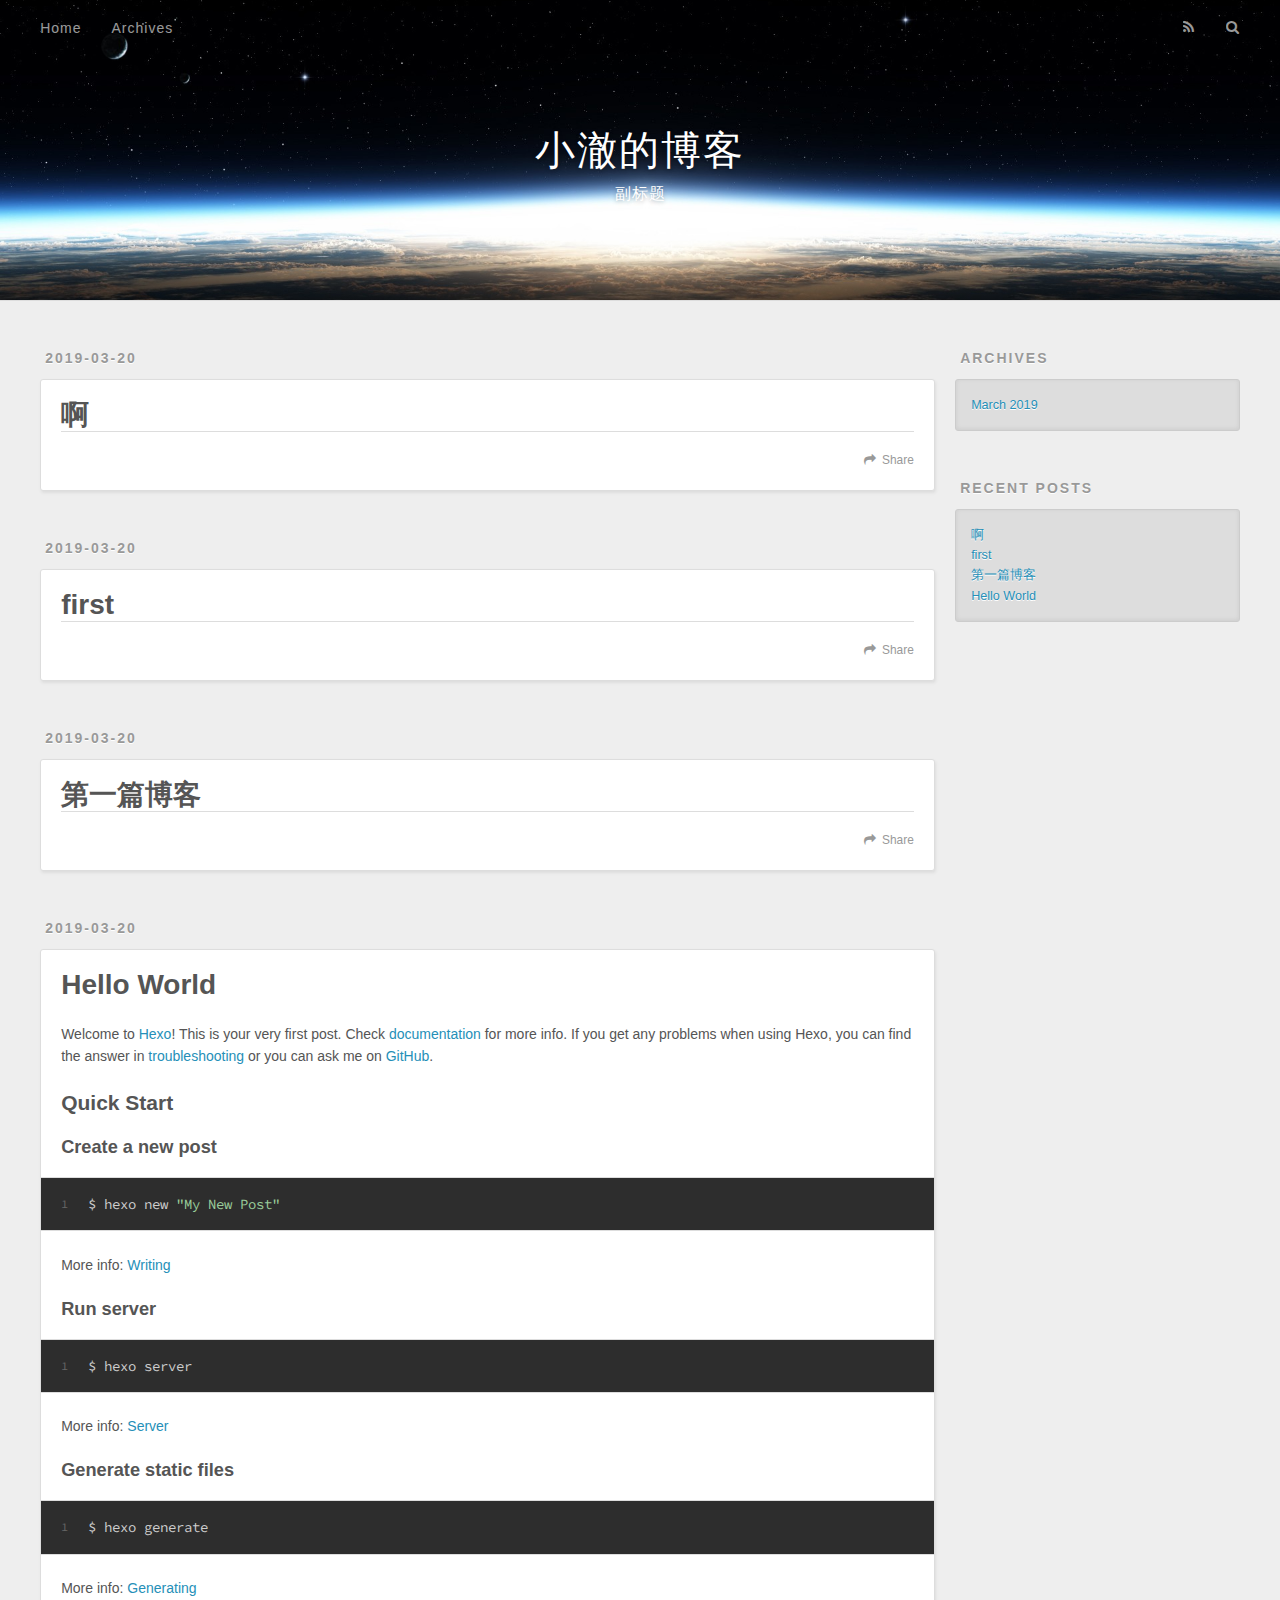
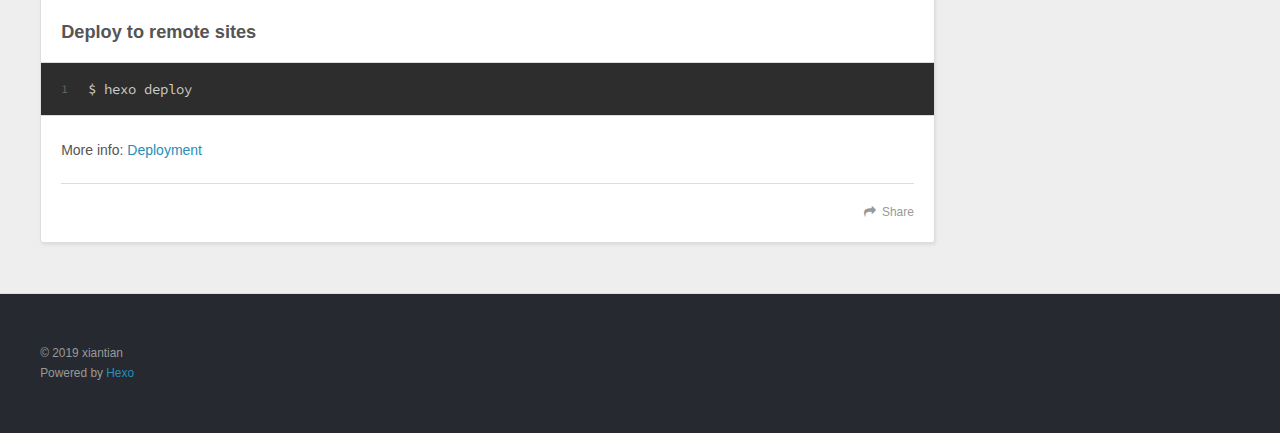
==== commit a523f953: "Site updated: 2019-03-20 22:25:41" ====
--- a/index.html
+++ b/index.html
@@ -11,7 +11,7 @@
 <meta property="og:title" content="小澈的博客">
 <meta property="og:url" content="http://yoursite.com/index.html">
 <meta property="og:site_name" content="小澈的博客">
-<meta property="og:locale" content="zh-CN">
+<meta property="og:locale" content="zh-Hans">
 <meta name="twitter:card" content="summary">
 <meta name="twitter:title" content="小澈的博客">
   
@@ -55,7 +55,7 @@
         
           <a id="nav-rss-link" class="nav-icon" href="/atom.xml" title="RSS Feed"></a>
         
-        <a id="nav-search-btn" class="nav-icon" title="搜索"></a>
+        <a id="nav-search-btn" class="nav-icon" title="Search"></a>
       </nav>
       <div id="search-form-wrap">
         <form action="//google.com/search" method="get" accept-charset="UTF-8" class="search-form"><input type="search" name="q" class="search-form-input" placeholder="Search"><button type="submit" class="search-form-submit">&#xF002;</button><input type="hidden" name="sitesearch" value="http://yoursite.com"></form>
@@ -92,7 +92,7 @@
       
     </div>
     <footer class="article-footer">
-      <a data-url="http://yoursite.com/2019/03/20/啊/" data-id="cjth8ss9l00023c7k3h0g9g7z" class="article-share-link">Share</a>
+      <a data-url="http://yoursite.com/2019/03/20/啊/" data-id="cjthau0y50001es7kuh782i5b" class="article-share-link">Share</a>
       
       
     </footer>
@@ -128,7 +128,7 @@
       
     </div>
     <footer class="article-footer">
-      <a data-url="http://yoursite.com/2019/03/20/first/" data-id="cjth8ss9f00003c7kkid0chs3" class="article-share-link">Share</a>
+      <a data-url="http://yoursite.com/2019/03/20/first/" data-id="cjthau0xo0000es7k9x4e9pub" class="article-share-link">Share</a>
       
       
     </footer>
@@ -164,7 +164,7 @@
       
     </div>
     <footer class="article-footer">
-      <a data-url="http://yoursite.com/2019/03/20/第一篇博客/" data-id="cjth8ss9y00033c7ksutlafp4" class="article-share-link">Share</a>
+      <a data-url="http://yoursite.com/2019/03/20/第一篇博客/" data-id="cjthau0y70002es7k3w6k0wpo" class="article-share-link">Share</a>
       
       
     </footer>
@@ -209,7 +209,7 @@
       
     </div>
     <footer class="article-footer">
-      <a data-url="http://yoursite.com/2019/03/20/hello-world/" data-id="cjth8ss9k00013c7kwn4b1nw1" class="article-share-link">Share</a>
+      <a data-url="http://yoursite.com/2019/03/20/hello-world/" data-id="cjthau0y80003es7khmmhgwlo" class="article-share-link">Share</a>
       
       
     </footer>
@@ -235,9 +235,9 @@
   
     
   <div class="widget-wrap">
-    <h3 class="widget-title">归档</h3>
+    <h3 class="widget-title">Archives</h3>
     <div class="widget">
-      <ul class="archive-list"><li class="archive-list-item"><a class="archive-list-link" href="/archives/2019/03/">三月 2019</a></li></ul>
+      <ul class="archive-list"><li class="archive-list-item"><a class="archive-list-link" href="/archives/2019/03/">March 2019</a></li></ul>
     </div>
   </div>
 
@@ -245,7 +245,7 @@
   
     
   <div class="widget-wrap">
-    <h3 class="widget-title">最新文章</h3>
+    <h3 class="widget-title">Recent Posts</h3>
     <div class="widget">
       <ul>
         
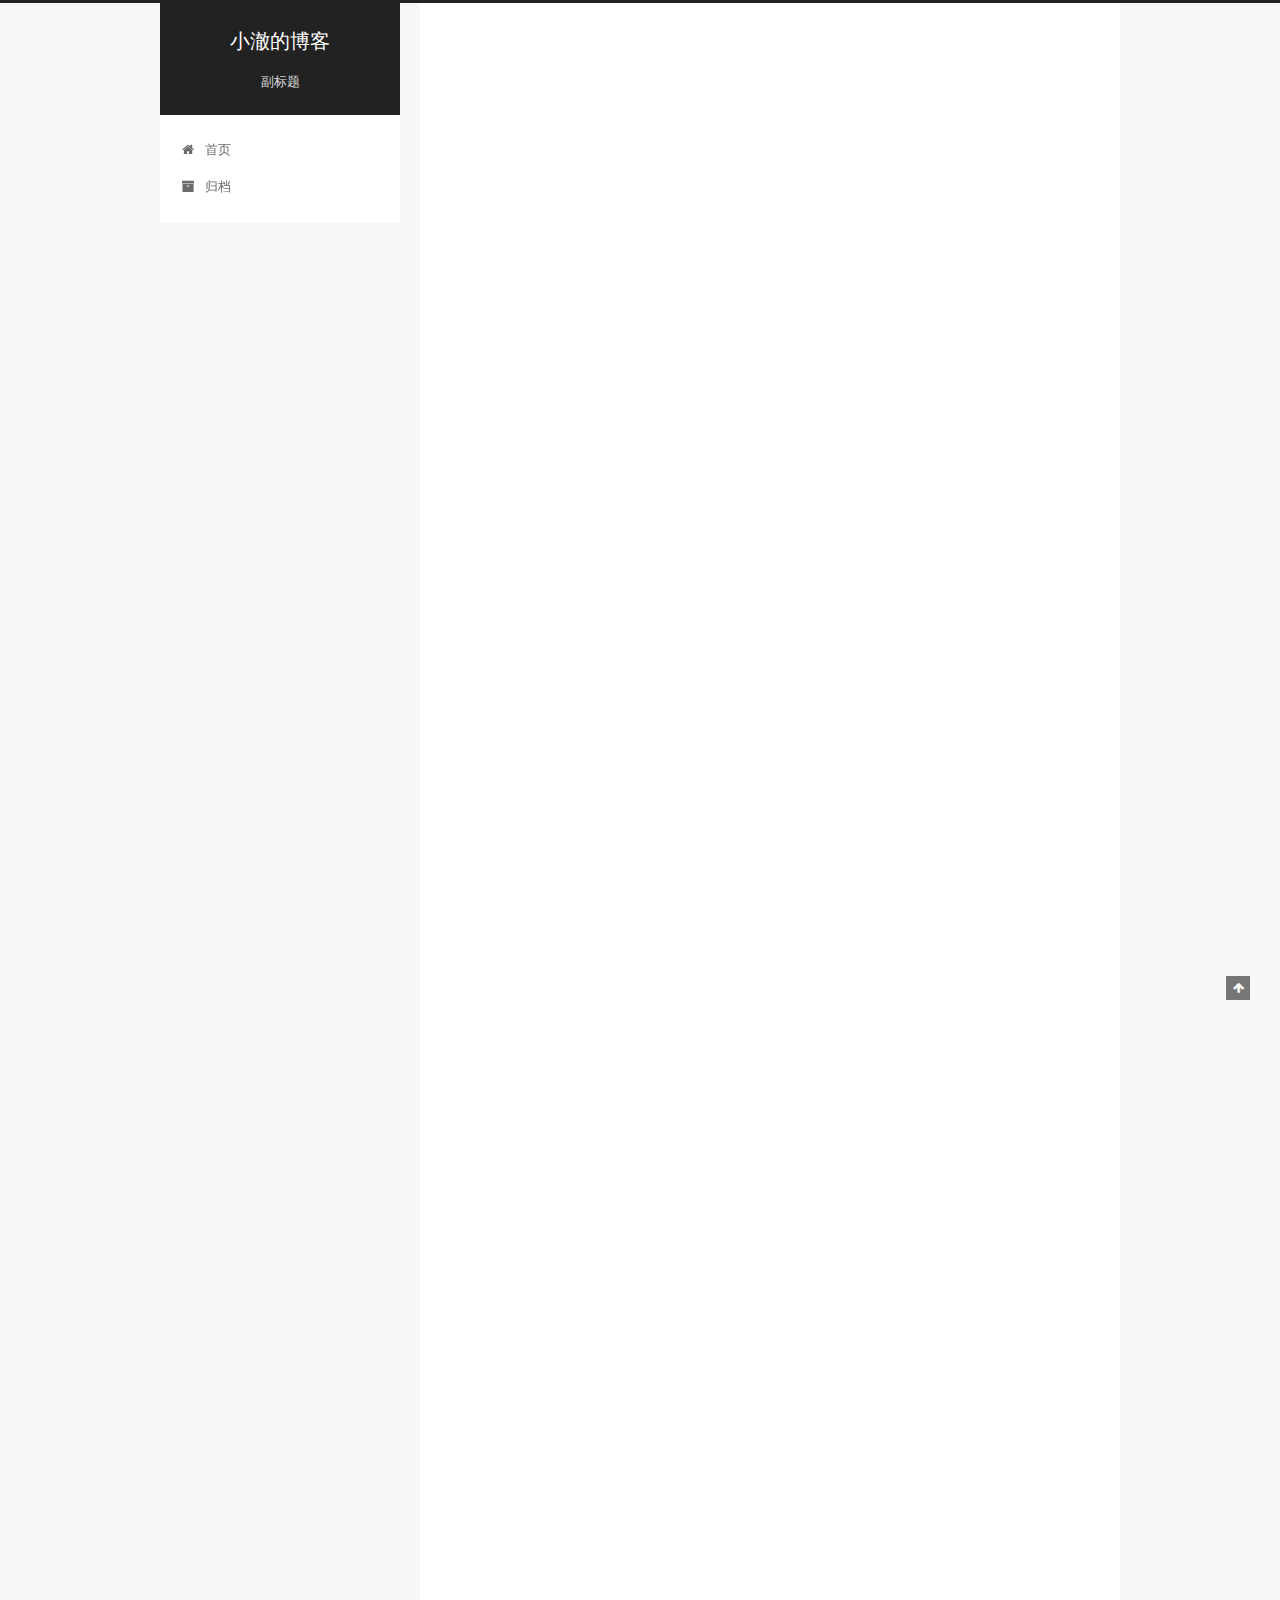
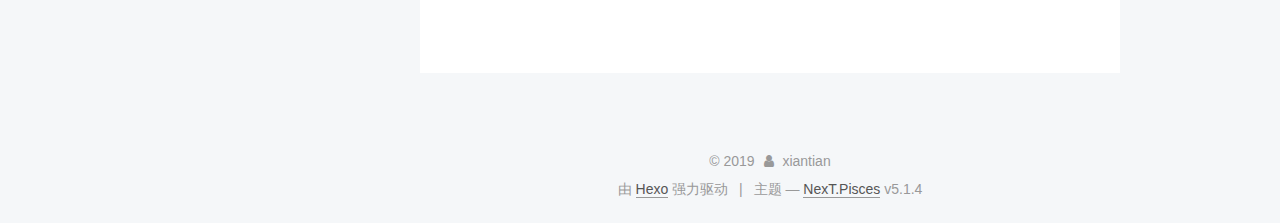
==== commit 2736c452: "Site updated: 2019-03-20 22:31:41" ====
--- a/index.html
+++ b/index.html
@@ -1,202 +1,663 @@
 <!DOCTYPE html>
-<html>
+
+
+
+  
+
+
+<html class="theme-next pisces use-motion" lang="zh-Hans">
 <head><meta name="generator" content="Hexo 3.8.0">
-  <meta charset="utf-8">
-  
-
-  
-  <title>小澈的博客</title>
-  <meta name="viewport" content="width=device-width, initial-scale=1, maximum-scale=1">
-  <meta property="og:type" content="website">
+  <meta charset="UTF-8">
+<meta http-equiv="X-UA-Compatible" content="IE=edge">
+<meta name="viewport" content="width=device-width, initial-scale=1, maximum-scale=1">
+<meta name="theme-color" content="#222">
+
+
+
+
+
+
+
+
+
+<meta http-equiv="Cache-Control" content="no-transform">
+<meta http-equiv="Cache-Control" content="no-siteapp">
+
+
+
+
+
+
+
+
+
+
+
+
+
+
+
+
+  
+  
+  <link href="/lib/fancybox/source/jquery.fancybox.css?v=2.1.5" rel="stylesheet" type="text/css">
+
+
+
+
+
+
+
+<link href="/lib/font-awesome/css/font-awesome.min.css?v=4.6.2" rel="stylesheet" type="text/css">
+
+<link href="/css/main.css?v=5.1.4" rel="stylesheet" type="text/css">
+
+
+  <link rel="apple-touch-icon" sizes="180x180" href="/images/apple-touch-icon-next.png?v=5.1.4">
+
+
+  <link rel="icon" type="image/png" sizes="32x32" href="/images/favicon-32x32-next.png?v=5.1.4">
+
+
+  <link rel="icon" type="image/png" sizes="16x16" href="/images/favicon-16x16-next.png?v=5.1.4">
+
+
+  <link rel="mask-icon" href="/images/logo.svg?v=5.1.4" color="#222">
+
+
+
+
+
+  <meta name="keywords" content="Hexo, NexT">
+
+
+
+
+
+
+
+
+
+
+<meta property="og:type" content="website">
 <meta property="og:title" content="小澈的博客">
 <meta property="og:url" content="http://yoursite.com/index.html">
 <meta property="og:site_name" content="小澈的博客">
 <meta property="og:locale" content="zh-Hans">
 <meta name="twitter:card" content="summary">
 <meta name="twitter:title" content="小澈的博客">
-  
-    <link rel="alternate" href="/atom.xml" title="小澈的博客" type="application/atom+xml">
-  
-  
-    <link rel="icon" href="/favicon.png">
-  
-  
-    <link href="//fonts.googleapis.com/css?family=Source+Code+Pro" rel="stylesheet" type="text/css">
-  
-  <link rel="stylesheet" href="/css/style.css">
+
+
+
+<script type="text/javascript" id="hexo.configurations">
+  var NexT = window.NexT || {};
+  var CONFIG = {
+    root: '/',
+    scheme: 'Pisces',
+    version: '5.1.4',
+    sidebar: {"position":"left","display":"post","offset":12,"b2t":false,"scrollpercent":false,"onmobile":false},
+    fancybox: true,
+    tabs: true,
+    motion: {"enable":true,"async":false,"transition":{"post_block":"fadeIn","post_header":"slideDownIn","post_body":"slideDownIn","coll_header":"slideLeftIn","sidebar":"slideUpIn"}},
+    duoshuo: {
+      userId: '0',
+      author: '博主'
+    },
+    algolia: {
+      applicationID: '',
+      apiKey: '',
+      indexName: '',
+      hits: {"per_page":10},
+      labels: {"input_placeholder":"Search for Posts","hits_empty":"We didn't find any results for the search: ${query}","hits_stats":"${hits} results found in ${time} ms"}
+    }
+  };
+</script>
+
+
+
+  <link rel="canonical" href="http://yoursite.com/">
+
+
+
+
+
+  <title>小澈的博客</title>
+  
+
+
+
+
+
+
+
+
 </head>
-</html>
-<body>
-  <div id="container">
-    <div id="wrap">
-      <header id="header">
-  <div id="banner"></div>
-  <div id="header-outer" class="outer">
-    <div id="header-title" class="inner">
-      <h1 id="logo-wrap">
-        <a href="/" id="logo">小澈的博客</a>
-      </h1>
-      
-        <h2 id="subtitle-wrap">
-          <a href="/" id="subtitle">副标题</a>
-        </h2>
-      
+
+<body itemscope itemtype="http://schema.org/WebPage" lang="zh-Hans">
+
+  
+  
+    
+  
+
+  <div class="container sidebar-position-left 
+  page-home">
+    <div class="headband"></div>
+
+    <header id="header" class="header" itemscope itemtype="http://schema.org/WPHeader">
+      <div class="header-inner"><div class="site-brand-wrapper">
+  <div class="site-meta ">
+    
+
+    <div class="custom-logo-site-title">
+      <a href="/" class="brand" rel="start">
+        <span class="logo-line-before"><i></i></span>
+        <span class="site-title">小澈的博客</span>
+        <span class="logo-line-after"><i></i></span>
+      </a>
     </div>
-    <div id="header-inner" class="inner">
-      <nav id="main-nav">
-        <a id="main-nav-toggle" class="nav-icon"></a>
-        
-          <a class="main-nav-link" href="/">Home</a>
-        
-          <a class="main-nav-link" href="/archives">Archives</a>
-        
-      </nav>
-      <nav id="sub-nav">
-        
-          <a id="nav-rss-link" class="nav-icon" href="/atom.xml" title="RSS Feed"></a>
-        
-        <a id="nav-search-btn" class="nav-icon" title="Search"></a>
-      </nav>
-      <div id="search-form-wrap">
-        <form action="//google.com/search" method="get" accept-charset="UTF-8" class="search-form"><input type="search" name="q" class="search-form-input" placeholder="Search"><button type="submit" class="search-form-submit">&#xF002;</button><input type="hidden" name="sitesearch" value="http://yoursite.com"></form>
-      </div>
+      
+        <p class="site-subtitle">副标题</p>
+      
+  </div>
+
+  <div class="site-nav-toggle">
+    <button>
+      <span class="btn-bar"></span>
+      <span class="btn-bar"></span>
+      <span class="btn-bar"></span>
+    </button>
+  </div>
+</div>
+
+<nav class="site-nav">
+  
+
+  
+    <ul id="menu" class="menu">
+      
+        
+        <li class="menu-item menu-item-home">
+          <a href="/" rel="section">
+            
+              <i class="menu-item-icon fa fa-fw fa-home"></i> <br>
+            
+            首页
+          </a>
+        </li>
+      
+        
+        <li class="menu-item menu-item-archives">
+          <a href="/archives/" rel="section">
+            
+              <i class="menu-item-icon fa fa-fw fa-archive"></i> <br>
+            
+            归档
+          </a>
+        </li>
+      
+
+      
+    </ul>
+  
+
+  
+</nav>
+
+
+
+ </div>
+    </header>
+
+    <main id="main" class="main">
+      <div class="main-inner">
+        <div class="content-wrap">
+          <div id="content" class="content">
+            
+  <section id="posts" class="posts-expand">
+    
+      
+
+  
+
+  
+  
+  
+
+  <article class="post post-type-normal" itemscope itemtype="http://schema.org/Article">
+  
+  
+  
+  <div class="post-block">
+    <link itemprop="mainEntityOfPage" href="http://yoursite.com/2019/03/20/啊/">
+
+    <span hidden itemprop="author" itemscope itemtype="http://schema.org/Person">
+      <meta itemprop="name" content="xiantian">
+      <meta itemprop="description" content>
+      <meta itemprop="image" content="/images/avatar.gif">
+    </span>
+
+    <span hidden itemprop="publisher" itemscope itemtype="http://schema.org/Organization">
+      <meta itemprop="name" content="小澈的博客">
+    </span>
+
+    
+      <header class="post-header">
+
+        
+        
+          <h1 class="post-title" itemprop="name headline">
+                
+                <a class="post-title-link" href="/2019/03/20/啊/" itemprop="url">啊</a></h1>
+        
+
+        <div class="post-meta">
+          <span class="post-time">
+            
+              <span class="post-meta-item-icon">
+                <i class="fa fa-calendar-o"></i>
+              </span>
+              
+                <span class="post-meta-item-text">发表于</span>
+              
+              <time title="创建于" itemprop="dateCreated datePublished" datetime="2019-03-20T21:26:36+08:00">
+                2019-03-20
+              </time>
+            
+
+            
+
+            
+          </span>
+
+          
+
+          
+            
+          
+
+          
+          
+
+          
+
+          
+
+          
+
+        </div>
+      </header>
+    
+
+    
+    
+    
+    <div class="post-body" itemprop="articleBody">
+
+      
+      
+
+      
+        
+          
+            
+          
+        
+      
     </div>
-  </div>
-</header>
-      <div class="outer">
-        <section id="main">
-  
-    <article id="post-啊" class="article article-type-post" itemscope itemprop="blogPost">
-  <div class="article-meta">
-    <a href="/2019/03/20/啊/" class="article-date">
-  <time datetime="2019-03-20T13:26:36.000Z" itemprop="datePublished">2019-03-20</time>
-</a>
-    
-  </div>
-  <div class="article-inner">
-    
-    
-      <header class="article-header">
-        
-  
-    <h1 itemprop="name">
-      <a class="article-title" href="/2019/03/20/啊/">啊</a>
-    </h1>
-  
-
-      </header>
-    
-    <div class="article-entry" itemprop="articleBody">
-      
-        
-      
-    </div>
-    <footer class="article-footer">
-      <a data-url="http://yoursite.com/2019/03/20/啊/" data-id="cjthau0y50001es7kuh782i5b" class="article-share-link">Share</a>
-      
+    
+    
+    
+
+    
+
+    
+
+    
+
+    <footer class="post-footer">
+      
+
+      
+
+      
+
+      
+      
+        <div class="post-eof"></div>
       
     </footer>
   </div>
   
-</article>
-
-
-  
-    <article id="post-first" class="article article-type-post" itemscope itemprop="blogPost">
-  <div class="article-meta">
-    <a href="/2019/03/20/first/" class="article-date">
-  <time datetime="2019-03-20T13:25:37.000Z" itemprop="datePublished">2019-03-20</time>
-</a>
-    
-  </div>
-  <div class="article-inner">
-    
-    
-      <header class="article-header">
-        
-  
-    <h1 itemprop="name">
-      <a class="article-title" href="/2019/03/20/first/">first</a>
-    </h1>
-  
-
+  
+  
+  </article>
+
+
+    
+      
+
+  
+
+  
+  
+  
+
+  <article class="post post-type-normal" itemscope itemtype="http://schema.org/Article">
+  
+  
+  
+  <div class="post-block">
+    <link itemprop="mainEntityOfPage" href="http://yoursite.com/2019/03/20/first/">
+
+    <span hidden itemprop="author" itemscope itemtype="http://schema.org/Person">
+      <meta itemprop="name" content="xiantian">
+      <meta itemprop="description" content>
+      <meta itemprop="image" content="/images/avatar.gif">
+    </span>
+
+    <span hidden itemprop="publisher" itemscope itemtype="http://schema.org/Organization">
+      <meta itemprop="name" content="小澈的博客">
+    </span>
+
+    
+      <header class="post-header">
+
+        
+        
+          <h1 class="post-title" itemprop="name headline">
+                
+                <a class="post-title-link" href="/2019/03/20/first/" itemprop="url">first</a></h1>
+        
+
+        <div class="post-meta">
+          <span class="post-time">
+            
+              <span class="post-meta-item-icon">
+                <i class="fa fa-calendar-o"></i>
+              </span>
+              
+                <span class="post-meta-item-text">发表于</span>
+              
+              <time title="创建于" itemprop="dateCreated datePublished" datetime="2019-03-20T21:25:37+08:00">
+                2019-03-20
+              </time>
+            
+
+            
+
+            
+          </span>
+
+          
+
+          
+            
+          
+
+          
+          
+
+          
+
+          
+
+          
+
+        </div>
       </header>
     
-    <div class="article-entry" itemprop="articleBody">
-      
+
+    
+    
+    
+    <div class="post-body" itemprop="articleBody">
+
+      
+      
+
+      
+        
+          
+            
+          
         
       
     </div>
-    <footer class="article-footer">
-      <a data-url="http://yoursite.com/2019/03/20/first/" data-id="cjthau0xo0000es7k9x4e9pub" class="article-share-link">Share</a>
-      
+    
+    
+    
+
+    
+
+    
+
+    
+
+    <footer class="post-footer">
+      
+
+      
+
+      
+
+      
+      
+        <div class="post-eof"></div>
       
     </footer>
   </div>
   
-</article>
-
-
-  
-    <article id="post-第一篇博客" class="article article-type-post" itemscope itemprop="blogPost">
-  <div class="article-meta">
-    <a href="/2019/03/20/第一篇博客/" class="article-date">
-  <time datetime="2019-03-20T12:40:18.000Z" itemprop="datePublished">2019-03-20</time>
-</a>
-    
-  </div>
-  <div class="article-inner">
-    
-    
-      <header class="article-header">
-        
-  
-    <h1 itemprop="name">
-      <a class="article-title" href="/2019/03/20/第一篇博客/">第一篇博客</a>
-    </h1>
-  
-
+  
+  
+  </article>
+
+
+    
+      
+
+  
+
+  
+  
+  
+
+  <article class="post post-type-normal" itemscope itemtype="http://schema.org/Article">
+  
+  
+  
+  <div class="post-block">
+    <link itemprop="mainEntityOfPage" href="http://yoursite.com/2019/03/20/第一篇博客/">
+
+    <span hidden itemprop="author" itemscope itemtype="http://schema.org/Person">
+      <meta itemprop="name" content="xiantian">
+      <meta itemprop="description" content>
+      <meta itemprop="image" content="/images/avatar.gif">
+    </span>
+
+    <span hidden itemprop="publisher" itemscope itemtype="http://schema.org/Organization">
+      <meta itemprop="name" content="小澈的博客">
+    </span>
+
+    
+      <header class="post-header">
+
+        
+        
+          <h1 class="post-title" itemprop="name headline">
+                
+                <a class="post-title-link" href="/2019/03/20/第一篇博客/" itemprop="url">第一篇博客</a></h1>
+        
+
+        <div class="post-meta">
+          <span class="post-time">
+            
+              <span class="post-meta-item-icon">
+                <i class="fa fa-calendar-o"></i>
+              </span>
+              
+                <span class="post-meta-item-text">发表于</span>
+              
+              <time title="创建于" itemprop="dateCreated datePublished" datetime="2019-03-20T20:40:18+08:00">
+                2019-03-20
+              </time>
+            
+
+            
+
+            
+          </span>
+
+          
+
+          
+            
+          
+
+          
+          
+
+          
+
+          
+
+          
+
+        </div>
       </header>
     
-    <div class="article-entry" itemprop="articleBody">
-      
+
+    
+    
+    
+    <div class="post-body" itemprop="articleBody">
+
+      
+      
+
+      
+        
+          
+            
+          
         
       
     </div>
-    <footer class="article-footer">
-      <a data-url="http://yoursite.com/2019/03/20/第一篇博客/" data-id="cjthau0y70002es7k3w6k0wpo" class="article-share-link">Share</a>
-      
+    
+    
+    
+
+    
+
+    
+
+    
+
+    <footer class="post-footer">
+      
+
+      
+
+      
+
+      
+      
+        <div class="post-eof"></div>
       
     </footer>
   </div>
   
-</article>
-
-
-  
-    <article id="post-hello-world" class="article article-type-post" itemscope itemprop="blogPost">
-  <div class="article-meta">
-    <a href="/2019/03/20/hello-world/" class="article-date">
-  <time datetime="2019-03-20T09:54:13.762Z" itemprop="datePublished">2019-03-20</time>
-</a>
-    
-  </div>
-  <div class="article-inner">
-    
-    
-      <header class="article-header">
-        
-  
-    <h1 itemprop="name">
-      <a class="article-title" href="/2019/03/20/hello-world/">Hello World</a>
-    </h1>
-  
-
+  
+  
+  </article>
+
+
+    
+      
+
+  
+
+  
+  
+  
+
+  <article class="post post-type-normal" itemscope itemtype="http://schema.org/Article">
+  
+  
+  
+  <div class="post-block">
+    <link itemprop="mainEntityOfPage" href="http://yoursite.com/2019/03/20/hello-world/">
+
+    <span hidden itemprop="author" itemscope itemtype="http://schema.org/Person">
+      <meta itemprop="name" content="xiantian">
+      <meta itemprop="description" content>
+      <meta itemprop="image" content="/images/avatar.gif">
+    </span>
+
+    <span hidden itemprop="publisher" itemscope itemtype="http://schema.org/Organization">
+      <meta itemprop="name" content="小澈的博客">
+    </span>
+
+    
+      <header class="post-header">
+
+        
+        
+          <h1 class="post-title" itemprop="name headline">
+                
+                <a class="post-title-link" href="/2019/03/20/hello-world/" itemprop="url">Hello World</a></h1>
+        
+
+        <div class="post-meta">
+          <span class="post-time">
+            
+              <span class="post-meta-item-icon">
+                <i class="fa fa-calendar-o"></i>
+              </span>
+              
+                <span class="post-meta-item-text">发表于</span>
+              
+              <time title="创建于" itemprop="dateCreated datePublished" datetime="2019-03-20T17:54:13+08:00">
+                2019-03-20
+              </time>
+            
+
+            
+
+            
+          </span>
+
+          
+
+          
+            
+          
+
+          
+          
+
+          
+
+          
+
+          
+
+        </div>
       </header>
     
-    <div class="article-entry" itemprop="articleBody">
-      
-        <p>Welcome to <a href="https://hexo.io/" target="_blank" rel="noopener">Hexo</a>! This is your very first post. Check <a href="https://hexo.io/docs/" target="_blank" rel="noopener">documentation</a> for more info. If you get any problems when using Hexo, you can find the answer in <a href="https://hexo.io/docs/troubleshooting.html" target="_blank" rel="noopener">troubleshooting</a> or you can ask me on <a href="https://github.com/hexojs/hexo/issues" target="_blank" rel="noopener">GitHub</a>.</p>
+
+    
+    
+    
+    <div class="post-body" itemprop="articleBody">
+
+      
+      
+
+      
+        
+          
+            <p>Welcome to <a href="https://hexo.io/" target="_blank" rel="noopener">Hexo</a>! This is your very first post. Check <a href="https://hexo.io/docs/" target="_blank" rel="noopener">documentation</a> for more info. If you get any problems when using Hexo, you can find the answer in <a href="https://hexo.io/docs/troubleshooting.html" target="_blank" rel="noopener">troubleshooting</a> or you can ask me on <a href="https://github.com/hexojs/hexo/issues" target="_blank" rel="noopener">GitHub</a>.</p>
 <h2 id="Quick-Start"><a href="#Quick-Start" class="headerlink" title="Quick Start"></a>Quick Start</h2><h3 id="Create-a-new-post"><a href="#Create-a-new-post" class="headerlink" title="Create a new post"></a>Create a new post</h3><figure class="highlight bash"><table><tr><td class="gutter"><pre><span class="line">1</span><br></pre></td><td class="code"><pre><span class="line">$ hexo new <span class="string">"My New Post"</span></span><br></pre></td></tr></table></figure>
 <p>More info: <a href="https://hexo.io/docs/writing.html" target="_blank" rel="noopener">Writing</a></p>
 <h3 id="Run-server"><a href="#Run-server" class="headerlink" title="Run server"></a>Run server</h3><figure class="highlight bash"><table><tr><td class="gutter"><pre><span class="line">1</span><br></pre></td><td class="code"><pre><span class="line">$ hexo server</span><br></pre></td></tr></table></figure>
@@ -206,103 +667,314 @@
 <h3 id="Deploy-to-remote-sites"><a href="#Deploy-to-remote-sites" class="headerlink" title="Deploy to remote sites"></a>Deploy to remote sites</h3><figure class="highlight bash"><table><tr><td class="gutter"><pre><span class="line">1</span><br></pre></td><td class="code"><pre><span class="line">$ hexo deploy</span><br></pre></td></tr></table></figure>
 <p>More info: <a href="https://hexo.io/docs/deployment.html" target="_blank" rel="noopener">Deployment</a></p>
 
+          
+        
       
     </div>
-    <footer class="article-footer">
-      <a data-url="http://yoursite.com/2019/03/20/hello-world/" data-id="cjthau0y80003es7khmmhgwlo" class="article-share-link">Share</a>
-      
+    
+    
+    
+
+    
+
+    
+
+    
+
+    <footer class="post-footer">
+      
+
+      
+
+      
+
+      
+      
+        <div class="post-eof"></div>
       
     </footer>
   </div>
   
-</article>
-
-
-  
-
-
-</section>
-        
-          <aside id="sidebar">
-  
-    
-
-  
-    
-
-  
-    
-  
-    
-  <div class="widget-wrap">
-    <h3 class="widget-title">Archives</h3>
-    <div class="widget">
-      <ul class="archive-list"><li class="archive-list-item"><a class="archive-list-link" href="/archives/2019/03/">March 2019</a></li></ul>
+  
+  
+  </article>
+
+
+    
+  </section>
+
+  
+
+
+          </div>
+          
+
+
+          
+
+        </div>
+        
+          
+  
+  <div class="sidebar-toggle">
+    <div class="sidebar-toggle-line-wrap">
+      <span class="sidebar-toggle-line sidebar-toggle-line-first"></span>
+      <span class="sidebar-toggle-line sidebar-toggle-line-middle"></span>
+      <span class="sidebar-toggle-line sidebar-toggle-line-last"></span>
     </div>
   </div>
 
-
-  
-    
-  <div class="widget-wrap">
-    <h3 class="widget-title">Recent Posts</h3>
-    <div class="widget">
-      <ul>
-        
-          <li>
-            <a href="/2019/03/20/啊/">啊</a>
-          </li>
-        
-          <li>
-            <a href="/2019/03/20/first/">first</a>
-          </li>
-        
-          <li>
-            <a href="/2019/03/20/第一篇博客/">第一篇博客</a>
-          </li>
-        
-          <li>
-            <a href="/2019/03/20/hello-world/">Hello World</a>
-          </li>
-        
-      </ul>
+  <aside id="sidebar" class="sidebar">
+    
+    <div class="sidebar-inner">
+
+      
+
+      
+
+      <section class="site-overview-wrap sidebar-panel sidebar-panel-active">
+        <div class="site-overview">
+          <div class="site-author motion-element" itemprop="author" itemscope itemtype="http://schema.org/Person">
+            
+              <p class="site-author-name" itemprop="name">xiantian</p>
+              <p class="site-description motion-element" itemprop="description"></p>
+          </div>
+
+          <nav class="site-state motion-element">
+
+            
+              <div class="site-state-item site-state-posts">
+              
+                <a href="/archives/">
+              
+                  <span class="site-state-item-count">4</span>
+                  <span class="site-state-item-name">日志</span>
+                </a>
+              </div>
+            
+
+            
+
+            
+
+          </nav>
+
+          
+
+          
+
+          
+          
+
+          
+          
+
+          
+
+        </div>
+      </section>
+
+      
+
+      
+
     </div>
+  </aside>
+
+
+        
+      </div>
+    </main>
+
+    <footer id="footer" class="footer">
+      <div class="footer-inner">
+        <div class="copyright">&copy; <span itemprop="copyrightYear">2019</span>
+  <span class="with-love">
+    <i class="fa fa-user"></i>
+  </span>
+  <span class="author" itemprop="copyrightHolder">xiantian</span>
+
+  
+</div>
+
+
+  <div class="powered-by">由 <a class="theme-link" target="_blank" href="https://hexo.io">Hexo</a> 强力驱动</div>
+
+
+
+  <span class="post-meta-divider">|</span>
+
+
+
+  <div class="theme-info">主题 &mdash; <a class="theme-link" target="_blank" href="https://github.com/iissnan/hexo-theme-next">NexT.Pisces</a> v5.1.4</div>
+
+
+
+
+        
+
+
+
+
+
+
+
+        
+      </div>
+    </footer>
+
+    
+      <div class="back-to-top">
+        <i class="fa fa-arrow-up"></i>
+        
+      </div>
+    
+
+    
+
   </div>
 
   
-</aside>
-        
-      </div>
-      <footer id="footer">
-  
-  <div class="outer">
-    <div id="footer-info" class="inner">
-      &copy; 2019 xiantian<br>
-      Powered by <a href="http://hexo.io/" target="_blank">Hexo</a>
-    </div>
-  </div>
-</footer>
-    </div>
-    <nav id="mobile-nav">
-  
-    <a href="/" class="mobile-nav-link">Home</a>
-  
-    <a href="/archives" class="mobile-nav-link">Archives</a>
-  
-</nav>
-    
-
-<script src="//ajax.googleapis.com/ajax/libs/jquery/2.0.3/jquery.min.js"></script>
-
-
-  <link rel="stylesheet" href="/fancybox/jquery.fancybox.css">
-  <script src="/fancybox/jquery.fancybox.pack.js"></script>
-
-
-<script src="/js/script.js"></script>
-
-
-
-  </div>
+
+<script type="text/javascript">
+  if (Object.prototype.toString.call(window.Promise) !== '[object Function]') {
+    window.Promise = null;
+  }
+</script>
+
+
+
+
+
+
+
+
+
+  
+
+
+
+
+
+
+
+
+
+
+
+
+  
+  
+    <script type="text/javascript" src="/lib/jquery/index.js?v=2.1.3"></script>
+  
+
+  
+  
+    <script type="text/javascript" src="/lib/fastclick/lib/fastclick.min.js?v=1.0.6"></script>
+  
+
+  
+  
+    <script type="text/javascript" src="/lib/jquery_lazyload/jquery.lazyload.js?v=1.9.7"></script>
+  
+
+  
+  
+    <script type="text/javascript" src="/lib/velocity/velocity.min.js?v=1.2.1"></script>
+  
+
+  
+  
+    <script type="text/javascript" src="/lib/velocity/velocity.ui.min.js?v=1.2.1"></script>
+  
+
+  
+  
+    <script type="text/javascript" src="/lib/fancybox/source/jquery.fancybox.pack.js?v=2.1.5"></script>
+  
+
+
+  
+
+
+  <script type="text/javascript" src="/js/src/utils.js?v=5.1.4"></script>
+
+  <script type="text/javascript" src="/js/src/motion.js?v=5.1.4"></script>
+
+
+
+  
+  
+
+
+  <script type="text/javascript" src="/js/src/affix.js?v=5.1.4"></script>
+
+  <script type="text/javascript" src="/js/src/schemes/pisces.js?v=5.1.4"></script>
+
+
+
+  
+
+  
+
+
+  <script type="text/javascript" src="/js/src/bootstrap.js?v=5.1.4"></script>
+
+
+
+  
+
+
+  
+
+
+
+
+	
+
+
+
+
+
+  
+
+
+
+
+
+  
+
+
+
+
+
+
+
+
+
+
+
+
+  
+
+
+
+
+
+  
+
+  
+
+  
+
+  
+  
+
+  
+
+  
+
+  
+
 </body>
-</html>+</html>
--- a/css/main.css
+++ b/css/main.css
@@ -0,0 +1,2993 @@
+/* normalize.css v3.0.2 | MIT License | git.io/normalize */
+html {
+  font-family: sans-serif; /* 1 */
+  -ms-text-size-adjust: 100%; /* 2 */
+  -webkit-text-size-adjust: 100%; /* 2 */
+}
+body {
+  margin: 0;
+}
+article,
+aside,
+details,
+figcaption,
+figure,
+footer,
+header,
+hgroup,
+main,
+menu,
+nav,
+section,
+summary {
+  display: block;
+}
+audio,
+canvas,
+progress,
+video {
+  display: inline-block; /* 1 */
+  vertical-align: baseline; /* 2 */
+}
+audio:not([controls]) {
+  display: none;
+  height: 0;
+}
+[hidden],
+template {
+  display: none;
+}
+a {
+  background-color: transparent;
+}
+a:active,
+a:hover {
+  outline: 0;
+}
+abbr[title] {
+  border-bottom: 1px dotted;
+}
+b,
+strong {
+  font-weight: bold;
+}
+dfn {
+  font-style: italic;
+}
+h1 {
+  font-size: 2em;
+  margin: 0.67em 0;
+}
+mark {
+  background: #ff0;
+  color: #000;
+}
+small {
+  font-size: 80%;
+}
+sub,
+sup {
+  font-size: 75%;
+  line-height: 0;
+  position: relative;
+  vertical-align: baseline;
+}
+sup {
+  top: -0.5em;
+}
+sub {
+  bottom: -0.25em;
+}
+img {
+  border: 0;
+}
+svg:not(:root) {
+  overflow: hidden;
+}
+figure {
+  margin: 1em 40px;
+}
+hr {
+  -moz-box-sizing: content-box;
+  box-sizing: content-box;
+  height: 0;
+}
+pre {
+  overflow: auto;
+}
+code,
+kbd,
+pre,
+samp {
+  font-family: monospace, monospace;
+  font-size: 1em;
+}
+button,
+input,
+optgroup,
+select,
+textarea {
+  color: inherit; /* 1 */
+  font: inherit; /* 2 */
+  margin: 0; /* 3 */
+}
+button {
+  overflow: visible;
+}
+button,
+select {
+  text-transform: none;
+}
+button,
+html input[type="button"],
+input[type="reset"],
+input[type="submit"] {
+  -webkit-appearance: button; /* 2 */
+  cursor: pointer; /* 3 */
+}
+button[disabled],
+html input[disabled] {
+  cursor: default;
+}
+button::-moz-focus-inner,
+input::-moz-focus-inner {
+  border: 0;
+  padding: 0;
+}
+input {
+  line-height: normal;
+}
+input[type="checkbox"],
+input[type="radio"] {
+  box-sizing: border-box; /* 1 */
+  padding: 0; /* 2 */
+}
+input[type="number"]::-webkit-inner-spin-button,
+input[type="number"]::-webkit-outer-spin-button {
+  height: auto;
+}
+input[type="search"] {
+  -webkit-appearance: textfield; /* 1 */
+  -moz-box-sizing: content-box;
+  -webkit-box-sizing: content-box; /* 2 */
+  box-sizing: content-box;
+}
+input[type="search"]::-webkit-search-cancel-button,
+input[type="search"]::-webkit-search-decoration {
+  -webkit-appearance: none;
+}
+fieldset {
+  border: 1px solid #c0c0c0;
+  margin: 0 2px;
+  padding: 0.35em 0.625em 0.75em;
+}
+legend {
+  border: 0; /* 1 */
+  padding: 0; /* 2 */
+}
+textarea {
+  overflow: auto;
+}
+optgroup {
+  font-weight: bold;
+}
+table {
+  border-collapse: collapse;
+  border-spacing: 0;
+}
+td,
+th {
+  padding: 0;
+}
+::selection {
+  background: #262a30;
+  color: #fff;
+}
+body {
+  position: relative;
+  font-family: 'Lato', "PingFang SC", "Microsoft YaHei", sans-serif;
+  font-size: 14px;
+  line-height: 2;
+  color: #555;
+  background: #f5f7f9;
+}
+@media (max-width: 767px) {
+  body {
+    padding-right: 0 !important;
+  }
+}
+@media (min-width: 768px) and (max-width: 991px) {
+  body {
+    padding-right: 0 !important;
+  }
+}
+@media (min-width: 1600px) {
+  body {
+    font-size: 16px;
+  }
+}
+h1,
+h2,
+h3,
+h4,
+h5,
+h6 {
+  margin: 0;
+  padding: 0;
+  font-weight: bold;
+  line-height: 1.5;
+  font-family: 'Lato', "PingFang SC", "Microsoft YaHei", sans-serif;
+}
+h2,
+h3,
+h4,
+h5,
+h6 {
+  margin: 20px 0 15px;
+}
+h1 {
+  font-size: 22px;
+}
+@media (max-width: 767px) {
+  h1 {
+    font-size: 18px;
+  }
+}
+h2 {
+  font-size: 20px;
+}
+@media (max-width: 767px) {
+  h2 {
+    font-size: 16px;
+  }
+}
+h3 {
+  font-size: 18px;
+}
+@media (max-width: 767px) {
+  h3 {
+    font-size: 14px;
+  }
+}
+h4 {
+  font-size: 16px;
+}
+@media (max-width: 767px) {
+  h4 {
+    font-size: 12px;
+  }
+}
+h5 {
+  font-size: 14px;
+}
+@media (max-width: 767px) {
+  h5 {
+    font-size: 10px;
+  }
+}
+h6 {
+  font-size: 12px;
+}
+@media (max-width: 767px) {
+  h6 {
+    font-size: 8px;
+  }
+}
+p {
+  margin: 0 0 20px 0;
+}
+a {
+  color: #555;
+  text-decoration: none;
+  outline: none;
+  border-bottom: 1px solid #999;
+  word-wrap: break-word;
+}
+a:hover {
+  color: #222;
+  border-bottom-color: #222;
+}
+blockquote {
+  margin: 0;
+  padding: 0;
+}
+img {
+  display: block;
+  margin: auto;
+  max-width: 100%;
+  height: auto;
+}
+hr {
+  margin: 40px 0;
+  height: 3px;
+  border: none;
+  background-color: #ddd;
+  background-image: repeating-linear-gradient(-45deg, #fff, #fff 4px, transparent 4px, transparent 8px);
+}
+blockquote {
+  padding: 0 15px;
+  color: #666;
+  border-left: 4px solid #ddd;
+}
+blockquote cite::before {
+  content: "-";
+  padding: 0 5px;
+}
+dt {
+  font-weight: 700;
+}
+dd {
+  margin: 0;
+  padding: 0;
+}
+kbd {
+  border: 1px solid #ccc;
+  border-radius: 0.2em;
+  box-shadow: 0.1em 0.1em 0.2em rgba(0,0,0,0.1);
+  background-color: #f9f9f9;
+  font-family: inherit;
+  background-image: -webkit-linear-gradient(top, #eee, #fff, #eee);
+  padding: 0.1em 0.3em;
+  white-space: nowrap;
+}
+.text-left {
+  text-align: left;
+}
+.text-center {
+  text-align: center;
+}
+.text-right {
+  text-align: right;
+}
+.text-justify {
+  text-align: justify;
+}
+.text-nowrap {
+  white-space: nowrap;
+}
+.text-lowercase {
+  text-transform: lowercase;
+}
+.text-uppercase {
+  text-transform: uppercase;
+}
+.text-capitalize {
+  text-transform: capitalize;
+}
+.center-block {
+  display: block;
+  margin-left: auto;
+  margin-right: auto;
+}
+.clearfix:before,
+.clearfix:after {
+  content: " ";
+  display: table;
+}
+.clearfix:after {
+  clear: both;
+}
+.pullquote {
+  width: 45%;
+}
+.pullquote.left {
+  float: left;
+  margin-left: 5px;
+  margin-right: 10px;
+}
+.pullquote.right {
+  float: right;
+  margin-left: 10px;
+  margin-right: 5px;
+}
+.affix.affix.affix {
+  position: fixed;
+}
+.translation {
+  margin-top: -20px;
+  font-size: 14px;
+  color: #999;
+}
+.scrollbar-measure {
+  width: 100px;
+  height: 100px;
+  overflow: scroll;
+  position: absolute;
+  top: -9999px;
+}
+.use-motion .motion-element {
+  opacity: 0;
+}
+table {
+  margin: 20px 0;
+  width: 100%;
+  border-collapse: collapse;
+  border-spacing: 0;
+  border: 1px solid #ddd;
+  font-size: 14px;
+  table-layout: fixed;
+  word-wrap: break-all;
+}
+table>tbody>tr:nth-of-type(odd) {
+  background-color: #f9f9f9;
+}
+table>tbody>tr:hover {
+  background-color: #f5f5f5;
+}
+caption,
+th,
+td {
+  padding: 8px;
+  text-align: left;
+  vertical-align: middle;
+  font-weight: normal;
+}
+th,
+td {
+  border-bottom: 3px solid #ddd;
+  border-right: 1px solid #eee;
+}
+th {
+  padding-bottom: 10px;
+  font-weight: 700;
+}
+td {
+  border-bottom-width: 1px;
+}
+html,
+body {
+  height: 100%;
+}
+.container {
+  position: relative;
+  min-height: 100%;
+}
+.header-inner {
+  margin: 0 auto;
+  padding: 100px 0 70px;
+  width: 700px;
+}
+@media (min-width: 1600px) {
+  .container .header-inner {
+    width: 900px;
+  }
+}
+.main {
+  padding-bottom: 150px;
+}
+.main-inner {
+  margin: 0 auto;
+  width: 700px;
+}
+@media (min-width: 1600px) {
+  .container .main-inner {
+    width: 900px;
+  }
+}
+.footer {
+  position: absolute;
+  left: 0;
+  bottom: 0;
+  width: 100%;
+  min-height: 50px;
+}
+.footer-inner {
+  box-sizing: border-box;
+  margin: 20px auto;
+  width: 700px;
+}
+@media (min-width: 1600px) {
+  .container .footer-inner {
+    width: 900px;
+  }
+}
+pre,
+.highlight {
+  overflow: auto;
+  margin: 20px 0;
+  padding: 0;
+  font-size: 13px;
+  color: #4d4d4c;
+  background: #f7f7f7;
+  line-height: 1.6;
+}
+pre,
+code {
+  font-family: consolas, Menlo, "PingFang SC", "Microsoft YaHei", monospace;
+}
+code {
+  padding: 2px 4px;
+  word-wrap: break-word;
+  color: #555;
+  background: #eee;
+  border-radius: 3px;
+  font-size: 13px;
+}
+pre {
+  padding: 10px;
+}
+pre code {
+  padding: 0;
+  color: #4d4d4c;
+  background: none;
+  text-shadow: none;
+}
+.highlight {
+  border-radius: 1px;
+}
+.highlight pre {
+  border: none;
+  margin: 0;
+  padding: 10px 0;
+}
+.highlight table {
+  margin: 0;
+  width: auto;
+  border: none;
+}
+.highlight td {
+  border: none;
+  padding: 0;
+}
+.highlight figcaption {
+  font-size: 1em;
+  color: #4d4d4c;
+  line-height: 1em;
+  margin-bottom: 1em;
+}
+.highlight figcaption:before,
+.highlight figcaption:after {
+  content: " ";
+  display: table;
+}
+.highlight figcaption:after {
+  clear: both;
+}
+.highlight figcaption a {
+  float: right;
+  color: #4d4d4c;
+}
+.highlight figcaption a:hover {
+  border-bottom-color: #4d4d4c;
+}
+.highlight .gutter pre {
+  padding-left: 10px;
+  padding-right: 10px;
+  color: #869194;
+  text-align: right;
+  background-color: #eff2f3;
+}
+.highlight .code pre {
+  width: 100%;
+  padding-left: 10px;
+  padding-right: 10px;
+  background-color: #f7f7f7;
+}
+.highlight .line {
+  height: 20px;
+}
+.gutter {
+  -webkit-user-select: none;
+  -moz-user-select: none;
+  -ms-user-select: none;
+  user-select: none;
+}
+.gist table {
+  width: auto;
+}
+.gist table td {
+  border: none;
+}
+pre .deletion {
+  background: #fdd;
+}
+pre .addition {
+  background: #dfd;
+}
+pre .meta {
+  color: #8959a8;
+}
+pre .comment {
+  color: #8e908c;
+}
+pre .variable,
+pre .attribute,
+pre .tag,
+pre .regexp,
+pre .ruby .constant,
+pre .xml .tag .title,
+pre .xml .pi,
+pre .xml .doctype,
+pre .html .doctype,
+pre .css .id,
+pre .css .class,
+pre .css .pseudo {
+  color: #c82829;
+}
+pre .number,
+pre .preprocessor,
+pre .built_in,
+pre .literal,
+pre .params,
+pre .constant,
+pre .command {
+  color: #f5871f;
+}
+pre .ruby .class .title,
+pre .css .rules .attribute,
+pre .string,
+pre .value,
+pre .inheritance,
+pre .header,
+pre .ruby .symbol,
+pre .xml .cdata,
+pre .special,
+pre .number,
+pre .formula {
+  color: #718c00;
+}
+pre .title,
+pre .css .hexcolor {
+  color: #3e999f;
+}
+pre .function,
+pre .python .decorator,
+pre .python .title,
+pre .ruby .function .title,
+pre .ruby .title .keyword,
+pre .perl .sub,
+pre .javascript .title,
+pre .coffeescript .title {
+  color: #4271ae;
+}
+pre .keyword,
+pre .javascript .function {
+  color: #8959a8;
+}
+.full-image.full-image.full-image.full-image {
+  border: none;
+  max-width: 100%;
+  width: auto;
+  margin: 20px auto 25px;
+}
+@media (min-width: 992px) {
+  .full-image.full-image.full-image.full-image {
+    max-width: none;
+    width: 118%;
+    margin: 0 -9%;
+  }
+}
+.blockquote-center,
+.page-home .post-type-quote blockquote,
+.page-post-detail .post-type-quote blockquote {
+  position: relative;
+  margin: 40px 0;
+  padding: 0;
+  border-left: none;
+  text-align: center;
+}
+.blockquote-center::before,
+.page-home .post-type-quote blockquote::before,
+.page-post-detail .post-type-quote blockquote::before,
+.blockquote-center::after,
+.page-home .post-type-quote blockquote::after,
+.page-post-detail .post-type-quote blockquote::after {
+  position: absolute;
+  content: ' ';
+  display: block;
+  width: 100%;
+  height: 24px;
+  opacity: 0.2;
+  background-repeat: no-repeat;
+  background-position: 0 -6px;
+  background-size: 22px 22px;
+}
+.blockquote-center::before,
+.page-home .post-type-quote blockquote::before,
+.page-post-detail .post-type-quote blockquote::before {
+  top: -20px;
+  background-image: url("../images/quote-l.svg");
+  border-top: 1px solid #ccc;
+}
+.blockquote-center::after,
+.page-home .post-type-quote blockquote::after,
+.page-post-detail .post-type-quote blockquote::after {
+  bottom: -20px;
+  background-image: url("../images/quote-r.svg");
+  border-bottom: 1px solid #ccc;
+  background-position: 100% 8px;
+}
+.blockquote-center p,
+.page-home .post-type-quote blockquote p,
+.page-post-detail .post-type-quote blockquote p,
+.blockquote-center div,
+.page-home .post-type-quote blockquote div,
+.page-post-detail .post-type-quote blockquote div {
+  text-align: center;
+}
+.post .post-body .group-picture img {
+  box-sizing: border-box;
+  padding: 0 3px;
+  border: none;
+}
+.post .group-picture-row {
+  overflow: hidden;
+  margin-top: 6px;
+}
+.post .group-picture-row:first-child {
+  margin-top: 0;
+}
+.post .group-picture-column {
+  float: left;
+}
+.page-post-detail .post-body .group-picture-column {
+  float: none;
+  margin-top: 10px;
+  width: auto !important;
+}
+.page-post-detail .post-body .group-picture-column img {
+  margin: 0 auto;
+}
+.page-archive .group-picture-container {
+  overflow: hidden;
+}
+.page-archive .group-picture-row {
+  float: left;
+}
+.page-archive .group-picture-row:first-child {
+  margin-top: 6px;
+}
+.page-archive .group-picture-column {
+  max-width: 150px;
+  max-height: 150px;
+}
+.post-body .note {
+  position: relative;
+  padding: 15px;
+  margin-bottom: 20px;
+  border: 1px solid #eee;
+  border-left-width: 5px;
+  border-radius: 3px;
+}
+.post-body .note h2,
+.post-body .note h3,
+.post-body .note h4,
+.post-body .note h5,
+.post-body .note h6 {
+  margin-top: 0;
+  margin-bottom: 0;
+  border-bottom: initial;
+  padding-top: 0 !important;
+}
+.post-body .note p:first-child,
+.post-body .note ul:first-child,
+.post-body .note ol:first-child,
+.post-body .note table:first-child,
+.post-body .note pre:first-child,
+.post-body .note blockquote:first-child {
+  margin-top: 0;
+}
+.post-body .note p:last-child,
+.post-body .note ul:last-child,
+.post-body .note ol:last-child,
+.post-body .note table:last-child,
+.post-body .note pre:last-child,
+.post-body .note blockquote:last-child {
+  margin-bottom: 0;
+}
+.post-body .note.default {
+  border-left-color: #777;
+}
+.post-body .note.default h2,
+.post-body .note.default h3,
+.post-body .note.default h4,
+.post-body .note.default h5,
+.post-body .note.default h6 {
+  color: #777;
+}
+.post-body .note.primary {
+  border-left-color: #6f42c1;
+}
+.post-body .note.primary h2,
+.post-body .note.primary h3,
+.post-body .note.primary h4,
+.post-body .note.primary h5,
+.post-body .note.primary h6 {
+  color: #6f42c1;
+}
+.post-body .note.info {
+  border-left-color: #428bca;
+}
+.post-body .note.info h2,
+.post-body .note.info h3,
+.post-body .note.info h4,
+.post-body .note.info h5,
+.post-body .note.info h6 {
+  color: #428bca;
+}
+.post-body .note.success {
+  border-left-color: #5cb85c;
+}
+.post-body .note.success h2,
+.post-body .note.success h3,
+.post-body .note.success h4,
+.post-body .note.success h5,
+.post-body .note.success h6 {
+  color: #5cb85c;
+}
+.post-body .note.warning {
+  border-left-color: #f0ad4e;
+}
+.post-body .note.warning h2,
+.post-body .note.warning h3,
+.post-body .note.warning h4,
+.post-body .note.warning h5,
+.post-body .note.warning h6 {
+  color: #f0ad4e;
+}
+.post-body .note.danger {
+  border-left-color: #d9534f;
+}
+.post-body .note.danger h2,
+.post-body .note.danger h3,
+.post-body .note.danger h4,
+.post-body .note.danger h5,
+.post-body .note.danger h6 {
+  color: #d9534f;
+}
+.post-body .label {
+  display: inline;
+  padding: 0 2px;
+  white-space: nowrap;
+}
+.post-body .label.default {
+  background-color: #f0f0f0;
+}
+.post-body .label.primary {
+  background-color: #efe6f7;
+}
+.post-body .label.info {
+  background-color: #e5f2f8;
+}
+.post-body .label.success {
+  background-color: #e7f4e9;
+}
+.post-body .label.warning {
+  background-color: #fcf6e1;
+}
+.post-body .label.danger {
+  background-color: #fae8eb;
+}
+.post-body .tabs {
+  position: relative;
+  display: block;
+  margin-bottom: 20px;
+  padding-top: 10px;
+}
+.post-body .tabs ul.nav-tabs {
+  margin: 0;
+  padding: 0;
+  display: flex;
+  margin-bottom: -1px;
+}
+@media (max-width: 413px) {
+  .post-body .tabs ul.nav-tabs {
+    display: block;
+    margin-bottom: 5px;
+  }
+}
+.post-body .tabs ul.nav-tabs li.tab {
+  list-style-type: none !important;
+  margin: 0 0.25em 0 0;
+  border-top: 3px solid transparent;
+  border-left: 1px solid transparent;
+  border-right: 1px solid transparent;
+}
+@media (max-width: 413px) {
+  .post-body .tabs ul.nav-tabs li.tab {
+    margin: initial;
+    border-top: 1px solid transparent;
+    border-left: 3px solid transparent;
+    border-right: 1px solid transparent;
+    border-bottom: 1px solid transparent;
+  }
+}
+.post-body .tabs ul.nav-tabs li.tab a {
+  outline: 0;
+  border-bottom: initial;
+  display: block;
+  line-height: 1.8em;
+  padding: 0.25em 0.75em;
+  transition-duration: 0.2s;
+  transition-timing-function: ease-out;
+  transition-delay: 0s;
+}
+.post-body .tabs ul.nav-tabs li.tab a i {
+  width: 1.285714285714286em;
+}
+.post-body .tabs ul.nav-tabs li.tab.active {
+  border-top: 3px solid #fc6423;
+  border-left: 1px solid #ddd;
+  border-right: 1px solid #ddd;
+  background-color: #fff;
+}
+@media (max-width: 413px) {
+  .post-body .tabs ul.nav-tabs li.tab.active {
+    border-top: 1px solid #ddd;
+    border-left: 3px solid #fc6423;
+    border-right: 1px solid #ddd;
+    border-bottom: 1px solid #ddd;
+  }
+}
+.post-body .tabs ul.nav-tabs li.tab.active a {
+  cursor: default;
+  color: #555;
+}
+.post-body .tabs .tab-content {
+  background-color: #fff;
+}
+.post-body .tabs .tab-content .tab-pane {
+  border: 1px solid #ddd;
+  padding: 20px 20px 0 20px;
+}
+.post-body .tabs .tab-content .tab-pane:not(.active) {
+  display: none !important;
+}
+.post-body .tabs .tab-content .tab-pane.active {
+  display: block !important;
+}
+.btn {
+  display: inline-block;
+  padding: 0 20px;
+  font-size: 14px;
+  color: #555;
+  background: #fff;
+  border: 2px solid #555;
+  text-decoration: none;
+  border-radius: 2px;
+  transition-property: background-color;
+  transition-duration: 0.2s;
+  transition-timing-function: ease-in-out;
+  transition-delay: 0s;
+  line-height: 2;
+}
+.btn:hover {
+  border-color: #222;
+  color: #fff;
+  background: #222;
+}
+.btn +.btn {
+  margin: 0 0 8px 8px;
+}
+.btn .fa-fw {
+  width: 1.285714285714286em;
+  text-align: left;
+}
+.btn-bar {
+  display: block;
+  width: 22px;
+  height: 2px;
+  background: #555;
+  border-radius: 1px;
+}
+.btn-bar+.btn-bar {
+  margin-top: 4px;
+}
+.pagination {
+  margin: 120px 0 40px;
+  text-align: center;
+  border-top: 1px solid #eee;
+}
+.page-number-basic,
+.pagination .prev,
+.pagination .next,
+.pagination .page-number,
+.pagination .space {
+  display: inline-block;
+  position: relative;
+  top: -1px;
+  margin: 0 10px;
+  padding: 0 11px;
+}
+@media (max-width: 767px) {
+  .page-number-basic,
+  .pagination .prev,
+  .pagination .next,
+  .pagination .page-number,
+  .pagination .space {
+    margin: 0 5px;
+  }
+}
+.pagination .prev,
+.pagination .next,
+.pagination .page-number {
+  border-bottom: 0;
+  border-top: 1px solid #eee;
+  transition-property: border-color;
+  transition-duration: 0.2s;
+  transition-timing-function: ease-in-out;
+  transition-delay: 0s;
+}
+.pagination .prev:hover,
+.pagination .next:hover,
+.pagination .page-number:hover {
+  border-top-color: #222;
+}
+.pagination .space {
+  padding: 0;
+  margin: 0;
+}
+.pagination .prev {
+  margin-left: 0;
+}
+.pagination .next {
+  margin-right: 0;
+}
+.pagination .page-number.current {
+  color: #fff;
+  background: #ccc;
+  border-top-color: #ccc;
+}
+@media (max-width: 767px) {
+  .pagination {
+    border-top: none;
+  }
+  .pagination .prev,
+  .pagination .next,
+  .pagination .page-number {
+    margin-bottom: 10px;
+    border-top: 0;
+    border-bottom: 1px solid #eee;
+    padding: 0 10px;
+  }
+  .pagination .prev:hover,
+  .pagination .next:hover,
+  .pagination .page-number:hover {
+    border-bottom-color: #222;
+  }
+}
+.comments {
+  margin: 60px 20px 0;
+}
+.tag-cloud {
+  text-align: center;
+}
+.tag-cloud a {
+  display: inline-block;
+  margin: 10px;
+}
+.back-to-top {
+  box-sizing: border-box;
+  position: fixed;
+  bottom: -100px;
+  right: 30px;
+  z-index: 1050;
+  padding: 0 6px;
+  width: 24px;
+  background: #222;
+  font-size: 12px;
+  opacity: 0.6;
+  color: #fff;
+  cursor: pointer;
+  text-align: center;
+  -webkit-transform: translateZ(0);
+  transition-property: bottom;
+  transition-duration: 0.2s;
+  transition-timing-function: ease-in-out;
+  transition-delay: 0s;
+}
+@media (min-width: 768px) and (max-width: 991px) {
+  .back-to-top {
+    display: none !important;
+  }
+}
+@media (max-width: 767px) {
+  .back-to-top {
+    display: none !important;
+  }
+}
+.back-to-top.back-to-top-on {
+  bottom: 30px;
+}
+.header {
+  background: transparent;
+}
+.header-inner {
+  position: relative;
+}
+.headband {
+  height: 3px;
+  background: #222;
+}
+.site-meta {
+  margin: 0;
+  text-align: center;
+}
+@media (max-width: 767px) {
+  .site-meta {
+    text-align: center;
+  }
+}
+.brand {
+  position: relative;
+  display: inline-block;
+  padding: 0 40px;
+  color: #fff;
+  background: #222;
+  border-bottom: none;
+}
+.brand:hover {
+  color: #fff;
+}
+.logo {
+  display: inline-block;
+  margin-right: 5px;
+  line-height: 36px;
+  vertical-align: top;
+}
+.site-title {
+  display: inline-block;
+  vertical-align: top;
+  line-height: 36px;
+  font-size: 20px;
+  font-weight: normal;
+  font-family: 'Lato', "PingFang SC", "Microsoft YaHei", sans-serif;
+}
+.site-subtitle {
+  margin-top: 10px;
+  font-size: 13px;
+  color: #ddd;
+}
+.use-motion .brand {
+  opacity: 0;
+}
+.use-motion .logo,
+.use-motion .site-title,
+.use-motion .site-subtitle {
+  opacity: 0;
+  position: relative;
+  top: -10px;
+}
+.site-nav-toggle {
+  display: none;
+  position: absolute;
+  top: 10px;
+  left: 10px;
+}
+@media (max-width: 767px) {
+  .site-nav-toggle {
+    display: block;
+  }
+}
+.site-nav-toggle button {
+  margin-top: 2px;
+  padding: 9px 10px;
+  background: transparent;
+  border: none;
+}
+@media (max-width: 767px) {
+  .site-nav {
+    display: none;
+    margin: 0 -10px;
+    padding: 0 10px;
+    clear: both;
+    border-top: 1px solid #ddd;
+  }
+}
+@media (min-width: 768px) and (max-width: 991px) {
+  .site-nav {
+    display: block !important;
+  }
+}
+@media (min-width: 992px) {
+  .site-nav {
+    display: block !important;
+  }
+}
+.menu {
+  margin-top: 20px;
+  padding-left: 0;
+  text-align: center;
+}
+.menu .menu-item {
+  display: inline-block;
+  margin: 0 10px;
+  list-style: none;
+}
+@media screen and (max-width: 767px) {
+  .menu .menu-item {
+    margin-top: 10px;
+  }
+}
+.menu .menu-item a {
+  display: block;
+  font-size: 13px;
+  line-height: inherit;
+  border-bottom: 1px solid transparent;
+  transition-property: border-color;
+  transition-duration: 0.2s;
+  transition-timing-function: ease-in-out;
+  transition-delay: 0s;
+}
+.menu .menu-item a:hover,
+.menu-item-active a {
+  border-bottom-color: #222;
+}
+.menu .menu-item .fa {
+  margin-right: 5px;
+}
+.use-motion .menu-item {
+  opacity: 0;
+}
+.post-body {
+  font-family: 'Lato', "PingFang SC", "Microsoft YaHei", sans-serif;
+}
+@media (max-width: 767px) {
+  .post-body {
+    word-break: break-word;
+  }
+}
+.post-body .fancybox img {
+  display: block !important;
+  margin: 0 auto;
+  cursor: pointer;
+  cursor: zoom-in;
+  cursor: -webkit-zoom-in;
+}
+.post-body .image-caption,
+.post-body .figure .caption {
+  margin: -20px auto 15px;
+  text-align: center;
+  font-size: 14px;
+  color: #999;
+  font-weight: bold;
+  line-height: 1;
+}
+.post-sticky-flag {
+  display: inline-block;
+  font-size: 16px;
+  -ms-transform: rotate(30deg);
+  -webkit-transform: rotate(30deg);
+  -moz-transform: rotate(30deg);
+  -ms-transform: rotate(30deg);
+  -o-transform: rotate(30deg);
+  transform: rotate(30deg);
+}
+.use-motion .post-block,
+.use-motion .pagination,
+.use-motion .comments {
+  opacity: 0;
+}
+.use-motion .post-header {
+  opacity: 0;
+}
+.use-motion .post-body {
+  opacity: 0;
+}
+.use-motion .collection-title {
+  opacity: 0;
+}
+.posts-expand {
+  padding-top: 40px;
+}
+@media (max-width: 767px) {
+  .posts-expand {
+    margin: 0 20px;
+  }
+  .post-body pre .gutter pre {
+    padding-right: 10px;
+  }
+  .post-body .highlight {
+    margin-left: 0px;
+    margin-right: 0px;
+    padding: 0;
+  }
+  .post-body .highlight .gutter pre {
+    padding-right: 10px;
+  }
+}
+@media (min-width: 992px) {
+  .posts-expand .post-body {
+    text-align: justify;
+  }
+}
+.posts-expand .post-body h2,
+.posts-expand .post-body h3,
+.posts-expand .post-body h4,
+.posts-expand .post-body h5,
+.posts-expand .post-body h6 {
+  padding-top: 10px;
+}
+.posts-expand .post-body h2 .header-anchor,
+.posts-expand .post-body h3 .header-anchor,
+.posts-expand .post-body h4 .header-anchor,
+.posts-expand .post-body h5 .header-anchor,
+.posts-expand .post-body h6 .header-anchor {
+  float: right;
+  margin-left: 10px;
+  color: #ccc;
+  border-bottom-style: none;
+  visibility: hidden;
+}
+.posts-expand .post-body h2 .header-anchor:hover,
+.posts-expand .post-body h3 .header-anchor:hover,
+.posts-expand .post-body h4 .header-anchor:hover,
+.posts-expand .post-body h5 .header-anchor:hover,
+.posts-expand .post-body h6 .header-anchor:hover {
+  color: inherit;
+}
+.posts-expand .post-body h2:hover .header-anchor,
+.posts-expand .post-body h3:hover .header-anchor,
+.posts-expand .post-body h4:hover .header-anchor,
+.posts-expand .post-body h5:hover .header-anchor,
+.posts-expand .post-body h6:hover .header-anchor {
+  visibility: visible;
+}
+.posts-expand .post-body ul li {
+  list-style: circle;
+}
+.posts-expand .post-body img {
+  box-sizing: border-box;
+  margin: auto;
+  padding: 3px;
+  border: 1px solid #ddd;
+}
+.posts-expand .post-body .fancybox img {
+  margin: 0 auto 25px;
+}
+@media (max-width: 767px) {
+  .posts-collapse {
+    margin: 0 20px;
+  }
+  .posts-collapse .post-title,
+  .posts-collapse .post-meta {
+    display: block;
+    width: auto;
+    text-align: left;
+  }
+}
+.posts-collapse {
+  position: relative;
+  z-index: 1010;
+  margin-left: 55px;
+}
+.posts-collapse::after {
+  content: " ";
+  position: absolute;
+  top: 20px;
+  left: 0;
+  margin-left: -2px;
+  width: 4px;
+  height: 100%;
+  background: #f5f5f5;
+  z-index: -1;
+}
+@media (max-width: 767px) {
+  .posts-collapse {
+    margin: 0 20px;
+  }
+}
+.posts-collapse .collection-title {
+  position: relative;
+  margin: 60px 0;
+}
+.posts-collapse .collection-title h1,
+.posts-collapse .collection-title h2 {
+  margin-left: 20px;
+}
+.posts-collapse .collection-title small {
+  color: #bbb;
+  margin-left: 5px;
+}
+.posts-collapse .collection-title::before {
+  content: " ";
+  position: absolute;
+  left: 0;
+  top: 50%;
+  margin-left: -4px;
+  margin-top: -4px;
+  width: 8px;
+  height: 8px;
+  background: #bbb;
+  border-radius: 50%;
+}
+.posts-collapse .post {
+  margin: 30px 0;
+}
+.posts-collapse .post-header {
+  position: relative;
+  transition-duration: 0.2s;
+  transition-timing-function: ease-in-out;
+  transition-delay: 0s;
+  transition-property: border;
+  border-bottom: 1px dashed #ccc;
+}
+.posts-collapse .post-header::before {
+  content: " ";
+  position: absolute;
+  left: 0;
+  top: 12px;
+  width: 6px;
+  height: 6px;
+  margin-left: -4px;
+  background: #bbb;
+  border-radius: 50%;
+  border: 1px solid #fff;
+  transition-duration: 0.2s;
+  transition-timing-function: ease-in-out;
+  transition-delay: 0s;
+  transition-property: background;
+}
+.posts-collapse .post-header:hover {
+  border-bottom-color: #666;
+}
+.posts-collapse .post-header:hover::before {
+  background: #222;
+}
+.posts-collapse .post-meta {
+  position: absolute;
+  font-size: 12px;
+  left: 20px;
+  top: 5px;
+}
+.posts-collapse .post-comments-count {
+  display: none;
+}
+.posts-collapse .post-title {
+  margin-left: 60px;
+  font-size: 16px;
+  font-weight: normal;
+  line-height: inherit;
+}
+.posts-collapse .post-title::after {
+  margin-left: 3px;
+  opacity: 0.6;
+}
+.posts-collapse .post-title a {
+  color: #666;
+  border-bottom: none;
+}
+.page-home .post-type-quote .post-header,
+.page-post-detail .post-type-quote .post-header,
+.page-home .post-type-quote .post-tags,
+.page-post-detail .post-type-quote .post-tags {
+  display: none;
+}
+.posts-expand .post-title {
+  text-align: center;
+  word-break: break-word;
+  font-weight: 400;
+}
+.posts-expand .post-title-link {
+  display: inline-block;
+  position: relative;
+  color: #555;
+  border-bottom: none;
+  line-height: 1.2;
+  vertical-align: top;
+}
+.posts-expand .post-title-link::before {
+  content: "";
+  position: absolute;
+  width: 100%;
+  height: 2px;
+  bottom: 0;
+  left: 0;
+  background-color: #000;
+  visibility: hidden;
+  -webkit-transform: scaleX(0);
+  -moz-transform: scaleX(0);
+  -ms-transform: scaleX(0);
+  -o-transform: scaleX(0);
+  transform: scaleX(0);
+  transition-duration: 0.2s;
+  transition-timing-function: ease-in-out;
+  transition-delay: 0s;
+}
+.posts-expand .post-title-link:hover::before {
+  visibility: visible;
+  -webkit-transform: scaleX(1);
+  -moz-transform: scaleX(1);
+  -ms-transform: scaleX(1);
+  -o-transform: scaleX(1);
+  transform: scaleX(1);
+}
+.posts-expand .post-title-link .fa {
+  font-size: 16px;
+}
+.posts-expand .post-meta {
+  margin: 3px 0 60px 0;
+  color: #999;
+  font-family: 'Lato', "PingFang SC", "Microsoft YaHei", sans-serif;
+  font-size: 12px;
+  text-align: center;
+}
+.posts-expand .post-meta .post-category-list {
+  display: inline-block;
+  margin: 0;
+  padding: 3px;
+}
+.posts-expand .post-meta .post-category-list-link {
+  color: #999;
+}
+.posts-expand .post-meta .post-description {
+  font-size: 14px;
+  margin-top: 2px;
+}
+.post-meta-divider {
+  margin: 0 0.5em;
+}
+.post-meta-item-icon {
+  margin-right: 3px;
+}
+@media (min-width: 768px) and (max-width: 991px) {
+  .post-meta-item-icon {
+    display: inline-block;
+  }
+}
+@media (max-width: 767px) {
+  .post-meta-item-icon {
+    display: inline-block;
+  }
+}
+@media (min-width: 768px) and (max-width: 991px) {
+  .post-meta-item-text {
+    display: none;
+  }
+}
+@media (max-width: 767px) {
+  .post-meta-item-text {
+    display: none;
+  }
+}
+@media (max-width: 767px) {
+  .posts-expand .post-comments-count {
+    display: none;
+  }
+}
+.post-button {
+  margin-top: 40px;
+}
+.posts-expand .post-tags {
+  margin-top: 40px;
+  text-align: center;
+}
+.posts-expand .post-tags a {
+  display: inline-block;
+  margin-right: 10px;
+  font-size: 13px;
+}
+.post-nav {
+  display: table;
+  margin-top: 15px;
+  width: 100%;
+  border-top: 1px solid #eee;
+}
+.post-nav-divider {
+  display: table-cell;
+  width: 10%;
+}
+.post-nav-item {
+  display: table-cell;
+  padding: 10px 0 0 0;
+  width: 45%;
+  vertical-align: top;
+}
+.post-nav-item a {
+  position: relative;
+  display: block;
+  line-height: 25px;
+  font-size: 14px;
+  color: #555;
+  border-bottom: none;
+}
+.post-nav-item a:hover {
+  color: #222;
+  border-bottom: none;
+}
+.post-nav-item a:active {
+  top: 2px;
+}
+.post-nav-item .fa {
+  position: absolute;
+  top: 8px;
+  left: 0;
+  font-size: 12px;
+}
+.post-nav-next a {
+  padding-left: 15px;
+}
+.post-nav-prev {
+  text-align: right;
+}
+.post-nav-prev a {
+  padding-right: 15px;
+}
+.post-nav-prev .fa {
+  right: 0;
+  left: auto;
+}
+.posts-expand .post-eof {
+  display: block;
+  margin: 80px auto 60px;
+  width: 8%;
+  height: 1px;
+  background: #ccc;
+  text-align: center;
+}
+.post:last-child .post-eof.post-eof.post-eof {
+  display: none;
+}
+.post-gallery {
+  display: table;
+  table-layout: fixed;
+  width: 100%;
+  border-collapse: separate;
+}
+.post-gallery-row {
+  display: table-row;
+}
+.post-gallery .post-gallery-img {
+  display: table-cell;
+  text-align: center;
+  vertical-align: middle;
+  border: none;
+}
+.post-gallery .post-gallery-img img {
+  max-width: 100%;
+  max-height: 100%;
+  border: none;
+}
+.fancybox-close,
+.fancybox-close:hover {
+  border: none;
+}
+.rtl.post-body p,
+.rtl.post-body a,
+.rtl.post-body h1,
+.rtl.post-body h2,
+.rtl.post-body h3,
+.rtl.post-body h4,
+.rtl.post-body h5,
+.rtl.post-body h6,
+.rtl.post-body li,
+.rtl.post-body ul,
+.rtl.post-body ol {
+  direction: rtl;
+  font-family: UKIJ Ekran;
+}
+.rtl.post-title {
+  font-family: UKIJ Ekran;
+}
+.sidebar {
+  position: fixed;
+  right: 0;
+  top: 0;
+  bottom: 0;
+  width: 0;
+  z-index: 1040;
+  box-shadow: inset 0 2px 6px #000;
+  background: #222;
+  -webkit-transform: translateZ(0);
+}
+.sidebar a {
+  color: #999;
+  border-bottom-color: #555;
+}
+.sidebar a:hover {
+  color: #eee;
+}
+@media (min-width: 768px) and (max-width: 991px) {
+  .sidebar {
+    display: none !important;
+  }
+}
+@media (max-width: 767px) {
+  .sidebar {
+    display: none !important;
+  }
+}
+.sidebar-inner {
+  position: relative;
+  padding: 20px 10px;
+  color: #999;
+  text-align: center;
+}
+.site-overview-wrap {
+  overflow: hidden;
+}
+.site-overview {
+  overflow-y: auto;
+  overflow-x: hidden;
+}
+.sidebar-toggle {
+  position: fixed;
+  right: 30px;
+  bottom: 45px;
+  width: 14px;
+  height: 14px;
+  padding: 5px;
+  background: #222;
+  line-height: 0;
+  z-index: 1050;
+  cursor: pointer;
+  -webkit-transform: translateZ(0);
+}
+@media (min-width: 768px) and (max-width: 991px) {
+  .sidebar-toggle {
+    display: none !important;
+  }
+}
+@media (max-width: 767px) {
+  .sidebar-toggle {
+    display: none !important;
+  }
+}
+.sidebar-toggle-line {
+  position: relative;
+  display: inline-block;
+  vertical-align: top;
+  height: 2px;
+  width: 100%;
+  background: #fff;
+  margin-top: 3px;
+}
+.sidebar-toggle-line:first-child {
+  margin-top: 0;
+}
+.site-author-image {
+  display: block;
+  margin: 0 auto;
+  padding: 2px;
+  max-width: 120px;
+  height: auto;
+  border: 1px solid #eee;
+}
+.site-author-name {
+  margin: 0;
+  text-align: center;
+  color: #222;
+  font-weight: 600;
+}
+.site-description {
+  margin-top: 0;
+  text-align: center;
+  font-size: 13px;
+  color: #999;
+}
+.site-state {
+  overflow: hidden;
+  line-height: 1.4;
+  white-space: nowrap;
+  text-align: center;
+}
+.site-state-item {
+  display: inline-block;
+  padding: 0 15px;
+  border-left: 1px solid #eee;
+}
+.site-state-item:first-child {
+  border-left: none;
+}
+.site-state-item a {
+  border-bottom: none;
+}
+.site-state-item-count {
+  display: block;
+  text-align: center;
+  color: inherit;
+  font-weight: 600;
+  font-size: 16px;
+}
+.site-state-item-name {
+  font-size: 13px;
+  color: #999;
+}
+.feed-link {
+  margin-top: 20px;
+}
+.feed-link a {
+  display: inline-block;
+  padding: 0 15px;
+  color: #fc6423;
+  border: 1px solid #fc6423;
+  border-radius: 4px;
+}
+.feed-link a i {
+  color: #fc6423;
+  font-size: 14px;
+}
+.feed-link a:hover {
+  color: #fff;
+  background: #fc6423;
+}
+.feed-link a:hover i {
+  color: #fff;
+}
+.links-of-author {
+  margin-top: 20px;
+}
+.links-of-author a {
+  display: inline-block;
+  vertical-align: middle;
+  margin-right: 10px;
+  margin-bottom: 10px;
+  border-bottom-color: #555;
+  font-size: 13px;
+}
+.links-of-author a:before {
+  display: inline-block;
+  vertical-align: middle;
+  margin-right: 3px;
+  content: " ";
+  width: 4px;
+  height: 4px;
+  border-radius: 50%;
+  background: #3e47a6;
+}
+.links-of-blogroll {
+  font-size: 13px;
+}
+.links-of-blogroll-title {
+  margin-top: 20px;
+  font-size: 14px;
+  font-weight: 600;
+}
+.links-of-blogroll-list {
+  margin: 0;
+  padding: 0;
+  list-style: none;
+}
+.links-of-blogroll-item {
+  padding: 2px 10px;
+}
+.links-of-blogroll-item a {
+  max-width: 280px;
+  box-sizing: border-box;
+  display: inline-block;
+  overflow: hidden;
+  white-space: nowrap;
+  text-overflow: ellipsis;
+}
+.sidebar-nav {
+  margin: 0 0 20px;
+  padding-left: 0;
+}
+.sidebar-nav li {
+  display: inline-block;
+  cursor: pointer;
+  border-bottom: 1px solid transparent;
+  font-size: 14px;
+  color: #555;
+}
+.sidebar-nav li:hover {
+  color: #fc6423;
+}
+.page-post-detail .sidebar-nav-toc {
+  padding: 0 5px;
+}
+.page-post-detail .sidebar-nav-overview {
+  margin-left: 10px;
+}
+.sidebar-nav .sidebar-nav-active {
+  color: #fc6423;
+  border-bottom-color: #fc6423;
+}
+.sidebar-nav .sidebar-nav-active:hover {
+  color: #fc6423;
+}
+.sidebar-panel {
+  display: none;
+}
+.sidebar-panel-active {
+  display: block;
+}
+.post-toc-empty {
+  font-size: 14px;
+  color: #666;
+}
+.post-toc-wrap {
+  overflow: hidden;
+}
+.post-toc {
+  overflow: auto;
+}
+.post-toc ol {
+  margin: 0;
+  padding: 0 2px 5px 10px;
+  text-align: left;
+  list-style: none;
+  font-size: 14px;
+}
+.post-toc ol > ol {
+  padding-left: 0;
+}
+.post-toc ol a {
+  transition-duration: 0.2s;
+  transition-timing-function: ease-in-out;
+  transition-delay: 0s;
+  transition-property: all;
+  color: #666;
+  border-bottom-color: #ccc;
+}
+.post-toc ol a:hover {
+  color: #000;
+  border-bottom-color: #000;
+}
+.post-toc .nav-item {
+  overflow: hidden;
+  text-overflow: ellipsis;
+  text-align: justify;
+  white-space: nowrap;
+  line-height: 1.8;
+}
+.post-toc .nav .nav-child {
+  display: none;
+}
+.post-toc .nav .active > .nav-child {
+  display: block;
+}
+.post-toc .nav .active-current > .nav-child {
+  display: block;
+}
+.post-toc .nav .active-current > .nav-child > .nav-item {
+  display: block;
+}
+.post-toc .nav .active > a {
+  color: #fc6423;
+  border-bottom-color: #fc6423;
+}
+.post-toc .nav .active-current > a {
+  color: #fc6423;
+}
+.post-toc .nav .active-current > a:hover {
+  color: #fc6423;
+}
+.footer {
+  font-size: 14px;
+  color: #999;
+}
+.footer img {
+  border: none;
+}
+.footer-inner {
+  text-align: center;
+}
+.with-love {
+  display: inline-block;
+  margin: 0 5px;
+}
+.powered-by,
+.theme-info {
+  display: inline-block;
+}
+.cc-license {
+  margin-top: 10px;
+  text-align: center;
+}
+.cc-license .cc-opacity {
+  opacity: 0.7;
+  border-bottom: none;
+}
+.cc-license .cc-opacity:hover {
+  opacity: 0.9;
+}
+.cc-license img {
+  display: inline-block;
+}
+.theme-next #ds-thread #ds-reset {
+  color: #555;
+}
+.theme-next #ds-thread #ds-reset .ds-replybox {
+  margin-bottom: 30px;
+}
+.theme-next #ds-thread #ds-reset .ds-replybox .ds-avatar,
+.theme-next #ds-reset .ds-avatar img {
+  box-shadow: none;
+}
+.theme-next #ds-thread #ds-reset .ds-textarea-wrapper {
+  border-color: #c7d4e1;
+  background: none;
+  border-top-right-radius: 3px;
+  border-top-left-radius: 3px;
+}
+.theme-next #ds-thread #ds-reset .ds-textarea-wrapper textarea {
+  height: 60px;
+}
+.theme-next #ds-reset .ds-rounded-top {
+  border-radius: 0;
+}
+.theme-next #ds-thread #ds-reset .ds-post-toolbar {
+  box-sizing: border-box;
+  border: 1px solid #c7d4e1;
+  background: #f6f8fa;
+}
+.theme-next #ds-thread #ds-reset .ds-post-options {
+  height: 40px;
+  border: none;
+  background: none;
+}
+.theme-next #ds-thread #ds-reset .ds-toolbar-buttons {
+  top: 11px;
+}
+.theme-next #ds-thread #ds-reset .ds-sync {
+  top: 5px;
+}
+.theme-next #ds-thread #ds-reset .ds-post-button {
+  top: 4px;
+  right: 5px;
+  width: 90px;
+  height: 30px;
+  border: 1px solid #c5ced7;
+  border-radius: 3px;
+  background-image: linear-gradient(#fbfbfc, #f5f7f9);
+  color: #60676d;
+}
+.theme-next #ds-thread #ds-reset .ds-post-button:hover {
+  background-position: 0 -30px;
+  color: #60676d;
+}
+.theme-next #ds-thread #ds-reset .ds-comments-info {
+  padding: 10px 0;
+}
+.theme-next #ds-thread #ds-reset .ds-sort {
+  display: none;
+}
+.theme-next #ds-thread #ds-reset li.ds-tab a.ds-current {
+  border: none;
+  background: #f6f8fa;
+  color: #60676d;
+}
+.theme-next #ds-thread #ds-reset li.ds-tab a.ds-current:hover {
+  background-color: #e9f0f7;
+  color: #60676d;
+}
+.theme-next #ds-thread #ds-reset li.ds-tab a {
+  border-radius: 2px;
+  padding: 5px;
+}
+.theme-next #ds-thread #ds-reset .ds-login-buttons p {
+  color: #999;
+  line-height: 36px;
+}
+.theme-next #ds-thread #ds-reset .ds-login-buttons .ds-service-list li {
+  height: 28px;
+}
+.theme-next #ds-thread #ds-reset .ds-service-list a {
+  background: none;
+  padding: 5px;
+  border: 1px solid;
+  border-radius: 3px;
+  text-align: center;
+}
+.theme-next #ds-thread #ds-reset .ds-service-list a:hover {
+  color: #fff;
+  background: #666;
+}
+.theme-next #ds-thread #ds-reset .ds-service-list .ds-weibo {
+  color: #fc9b00;
+  border-color: #fc9b00;
+}
+.theme-next #ds-thread #ds-reset .ds-service-list .ds-weibo:hover {
+  background: #fc9b00;
+}
+.theme-next #ds-thread #ds-reset .ds-service-list .ds-qq {
+  color: #60a3ec;
+  border-color: #60a3ec;
+}
+.theme-next #ds-thread #ds-reset .ds-service-list .ds-qq:hover {
+  background: #60a3ec;
+}
+.theme-next #ds-thread #ds-reset .ds-service-list .ds-renren {
+  color: #2e7ac4;
+  border-color: #2e7ac4;
+}
+.theme-next #ds-thread #ds-reset .ds-service-list .ds-renren:hover {
+  background: #2e7ac4;
+}
+.theme-next #ds-thread #ds-reset .ds-service-list .ds-douban {
+  color: #37994c;
+  border-color: #37994c;
+}
+.theme-next #ds-thread #ds-reset .ds-service-list .ds-douban:hover {
+  background: #37994c;
+}
+.theme-next #ds-thread #ds-reset .ds-service-list .ds-kaixin {
+  color: #fef20d;
+  border-color: #fef20d;
+}
+.theme-next #ds-thread #ds-reset .ds-service-list .ds-kaixin:hover {
+  background: #fef20d;
+}
+.theme-next #ds-thread #ds-reset .ds-service-list .ds-netease {
+  color: #f00;
+  border-color: #f00;
+}
+.theme-next #ds-thread #ds-reset .ds-service-list .ds-netease:hover {
+  background: #f00;
+}
+.theme-next #ds-thread #ds-reset .ds-service-list .ds-sohu {
+  color: #ffcb05;
+  border-color: #ffcb05;
+}
+.theme-next #ds-thread #ds-reset .ds-service-list .ds-sohu:hover {
+  background: #ffcb05;
+}
+.theme-next #ds-thread #ds-reset .ds-service-list .ds-baidu {
+  color: #2831e0;
+  border-color: #2831e0;
+}
+.theme-next #ds-thread #ds-reset .ds-service-list .ds-baidu:hover {
+  background: #2831e0;
+}
+.theme-next #ds-thread #ds-reset .ds-service-list .ds-google {
+  color: #166bec;
+  border-color: #166bec;
+}
+.theme-next #ds-thread #ds-reset .ds-service-list .ds-google:hover {
+  background: #166bec;
+}
+.theme-next #ds-thread #ds-reset .ds-service-list .ds-weixin {
+  color: #00ce0d;
+  border-color: #00ce0d;
+}
+.theme-next #ds-thread #ds-reset .ds-service-list .ds-weixin:hover {
+  background: #00ce0d;
+}
+.theme-next #ds-thread #ds-reset .ds-service-list .ds-more-services {
+  border: none;
+}
+.theme-next #ds-thread #ds-reset .ds-service-list .ds-more-services:hover {
+  background: none;
+}
+.theme-next #ds-reset .duoshuo-ua-admin {
+  display: inline-block;
+  color: #f00;
+}
+.theme-next #ds-reset .duoshuo-ua-platform,
+.theme-next #ds-reset .duoshuo-ua-browser {
+  color: #ccc;
+}
+.theme-next #ds-reset .duoshuo-ua-platform .fa,
+.theme-next #ds-reset .duoshuo-ua-browser .fa {
+  display: inline-block;
+  margin-right: 3px;
+}
+.theme-next #ds-reset .duoshuo-ua-separator {
+  display: inline-block;
+  margin-left: 5px;
+}
+.theme-next .this_ua {
+  background-color: #ccc !important;
+  border-radius: 4px;
+  padding: 0 5px !important;
+  margin: 1px 1px !important;
+  border: 1px solid #bbb !important;
+  color: #fff;
+  display: inline-block !important;
+}
+.theme-next .this_ua.admin {
+  background-color: #d9534f !important;
+  border-color: #d9534f !important;
+}
+.theme-next .this_ua.platform.iOS,
+.theme-next .this_ua.platform.Mac,
+.theme-next .this_ua.platform.Windows {
+  background-color: #39b3d7 !important;
+  border-color: #46b8da !important;
+}
+.theme-next .this_ua.platform.Linux {
+  background-color: #3a3a3a !important;
+  border-color: #1f1f1f !important;
+}
+.theme-next .this_ua.platform.Android {
+  background-color: #00c47d !important;
+  border-color: #01b171 !important;
+}
+.theme-next .this_ua.browser.Mobile,
+.theme-next .this_ua.browser.Chrome {
+  background-color: #5cb85c !important;
+  border-color: #4cae4c !important;
+}
+.theme-next .this_ua.browser.Firefox {
+  background-color: #f0ad4e !important;
+  border-color: #eea236 !important;
+}
+.theme-next .this_ua.browser.Maxthon,
+.theme-next .this_ua.browser.IE {
+  background-color: #428bca !important;
+  border-color: #357ebd !important;
+}
+.theme-next .this_ua.browser.baidu,
+.theme-next .this_ua.browser.UCBrowser,
+.theme-next .this_ua.browser.Opera {
+  background-color: #d9534f !important;
+  border-color: #d43f3a !important;
+}
+.theme-next .this_ua.browser.Android,
+.theme-next .this_ua.browser.QQBrowser {
+  background-color: #78ace9 !important;
+  border-color: #4cae4c !important;
+}
+.post-spread {
+  margin-top: 20px;
+  text-align: center;
+}
+.jiathis_style {
+  display: inline-block;
+}
+.jiathis_style a {
+  border: none;
+}
+.fa {
+  font-family: FontAwesome !important;
+}
+.post-spread {
+  margin-top: 20px;
+  text-align: center;
+}
+.bdshare-slide-button-box a {
+  border: none;
+}
+.bdsharebuttonbox {
+  display: inline-block;
+}
+.bdsharebuttonbox a {
+  border: none;
+}
+.local-search-pop-overlay {
+  position: fixed;
+  width: 100%;
+  height: 100%;
+  top: 0;
+  left: 0;
+  z-index: 2080;
+  background-color: rgba(0,0,0,0.3);
+}
+.local-search-popup {
+  display: none;
+  position: fixed;
+  top: 10%;
+  left: 50%;
+  margin-left: -350px;
+  width: 700px;
+  height: 80%;
+  padding: 0;
+  background: #fff;
+  color: #333;
+  z-index: 9999;
+  border-radius: 5px;
+}
+@media (max-width: 767px) {
+  .local-search-popup {
+    padding: 0;
+    top: 0;
+    left: 0;
+    margin: 0;
+    width: 100%;
+    height: 100%;
+    border-radius: 0;
+  }
+}
+.local-search-popup ul.search-result-list {
+  padding: 0;
+  margin: 0 5px;
+}
+.local-search-popup p.search-result {
+  border-bottom: 1px dashed #ccc;
+  padding: 5px 0;
+}
+.local-search-popup a.search-result-title {
+  font-weight: bold;
+  font-size: 16px;
+}
+.local-search-popup .search-keyword {
+  border-bottom: 1px dashed #f00;
+  font-weight: bold;
+  color: #f00;
+}
+.local-search-popup .local-search-header {
+  padding: 5px;
+  height: 36px;
+  background: #f5f5f5;
+  border-top-left-radius: 5px;
+  border-top-right-radius: 5px;
+}
+.local-search-popup #local-search-result {
+  overflow: auto;
+  position: relative;
+  padding: 5px 25px;
+  height: calc(100% - 55px);
+}
+.local-search-popup .local-search-input-wrapper {
+  display: inline-block;
+  width: calc(100% - 90px);
+  height: 36px;
+  line-height: 36px;
+  padding: 0 5px;
+}
+.local-search-popup .local-search-input-wrapper input {
+  padding: 8px 0;
+  height: 20px;
+  display: block;
+  width: 100%;
+  outline: none;
+  border: none;
+  background: transparent;
+  vertical-align: middle;
+}
+.local-search-popup .search-icon,
+.local-search-popup .popup-btn-close {
+  display: inline-block;
+  font-size: 18px;
+  color: #999;
+  height: 36px;
+  width: 18px;
+  padding-left: 10px;
+  padding-right: 10px;
+}
+.local-search-popup .search-icon {
+  float: left;
+}
+.local-search-popup .popup-btn-close {
+  border-left: 1px solid #eee;
+  float: right;
+  cursor: pointer;
+}
+.local-search-popup #no-result {
+  position: absolute;
+  left: 50%;
+  top: 50%;
+  -webkit-transform: translate(-50%, -50%);
+  -webkit-transform: translate(-50%, -50%);
+  -moz-transform: translate(-50%, -50%);
+  -ms-transform: translate(-50%, -50%);
+  -o-transform: translate(-50%, -50%);
+  transform: translate(-50%, -50%);
+  color: #ccc;
+}
+@media (min-width: 768px) and (max-width: 991px) {
+  .busuanzi-count {
+    width: auto;
+  }
+}
+@media (max-width: 767px) {
+  .busuanzi-count {
+    width: auto;
+  }
+}
+.site-uv,
+.site-pv,
+.page-pv {
+  display: inline-block;
+}
+.site-uv .busuanzi-value,
+.site-pv .busuanzi-value,
+.page-pv .busuanzi-value {
+  margin: 0 5px;
+}
+.site-uv {
+  margin-right: 10px;
+}
+.site-uv::after {
+  content: "|";
+  padding-left: 10px;
+}
+.page-archive .archive-page-counter {
+  position: relative;
+  top: 3px;
+  left: 20px;
+}
+@media (max-width: 767px) {
+  .page-archive .archive-page-counter {
+    top: 5px;
+  }
+}
+.page-archive .posts-collapse .archive-move-on {
+  position: absolute;
+  top: 11px;
+  left: 0;
+  margin-left: -6px;
+  width: 10px;
+  height: 10px;
+  opacity: 0.5;
+  background: #555;
+  border: 1px solid #fff;
+  border-radius: 50%;
+}
+.category-all-page .category-all-title {
+  text-align: center;
+}
+.category-all-page .category-all {
+  margin-top: 20px;
+}
+.category-all-page .category-list {
+  margin: 0;
+  padding: 0;
+  list-style: none;
+}
+.category-all-page .category-list-item {
+  margin: 5px 10px;
+}
+.category-all-page .category-list-count {
+  color: #bbb;
+}
+.category-all-page .category-list-count:before {
+  display: inline;
+  content: " (";
+}
+.category-all-page .category-list-count:after {
+  display: inline;
+  content: ") ";
+}
+.category-all-page .category-list-child {
+  padding-left: 10px;
+}
+#schedule ul#event-list {
+  padding-left: 30px;
+}
+#schedule ul#event-list hr {
+  margin: 20px 0 45px 0 !important;
+  background: #222;
+}
+#schedule ul#event-list hr:after {
+  display: inline-block;
+  content: 'NOW';
+  background: #222;
+  color: #fff;
+  font-weight: bold;
+  text-align: right;
+  padding: 0 5px;
+}
+#schedule ul#event-list li.event {
+  margin: 20px 0px;
+  background: #f9f9f9;
+  padding-left: 10px;
+  min-height: 40px;
+}
+#schedule ul#event-list li.event h2.event-summary {
+  margin: 0;
+  padding-bottom: 3px;
+}
+#schedule ul#event-list li.event h2.event-summary:before {
+  display: inline-block;
+  font-family: FontAwesome;
+  font-size: 8px;
+  content: '\f111';
+  vertical-align: middle;
+  margin-right: 25px;
+  color: #bbb;
+}
+#schedule ul#event-list li.event span.event-relative-time {
+  display: inline-block;
+  font-size: 12px;
+  font-weight: 400;
+  padding-left: 12px;
+  color: #bbb;
+}
+#schedule ul#event-list li.event span.event-details {
+  display: block;
+  color: #bbb;
+  margin-left: 56px;
+  padding-top: 3px;
+  padding-bottom: 6px;
+  text-indent: -24px;
+  line-height: 18px;
+}
+#schedule ul#event-list li.event span.event-details:before {
+  text-indent: 0;
+  display: inline-block;
+  width: 14px;
+  font-family: FontAwesome;
+  text-align: center;
+  margin-right: 9px;
+  color: #bbb;
+}
+#schedule ul#event-list li.event span.event-details.event-location:before {
+  content: '\f041';
+}
+#schedule ul#event-list li.event span.event-details.event-duration:before {
+  content: '\f017';
+}
+#schedule ul#event-list li.event-past {
+  background: #fcfcfc;
+}
+#schedule ul#event-list li.event-past > * {
+  opacity: 0.6;
+}
+#schedule ul#event-list li.event-past h2.event-summary {
+  color: #bbb;
+}
+#schedule ul#event-list li.event-past h2.event-summary:before {
+  color: #dfdfdf;
+}
+#schedule ul#event-list li.event-now {
+  background: #222;
+  color: #fff;
+  padding: 15px 0 15px 10px;
+}
+#schedule ul#event-list li.event-now h2.event-summary:before {
+  -webkit-transform: scale(1.2);
+  -moz-transform: scale(1.2);
+  -ms-transform: scale(1.2);
+  -o-transform: scale(1.2);
+  transform: scale(1.2);
+  color: #fff;
+  animation: dot-flash 1s alternate infinite ease-in-out;
+}
+#schedule ul#event-list li.event-now * {
+  color: #fff !important;
+}
+@-moz-keyframes dot-flash {
+  from {
+    opacity: 1;
+    -webkit-transform: scale(1.1);
+    -moz-transform: scale(1.1);
+    -ms-transform: scale(1.1);
+    -o-transform: scale(1.1);
+    transform: scale(1.1);
+  }
+  to {
+    opacity: 0;
+    -webkit-transform: scale(1);
+    -moz-transform: scale(1);
+    -ms-transform: scale(1);
+    -o-transform: scale(1);
+    transform: scale(1);
+  }
+}
+@-webkit-keyframes dot-flash {
+  from {
+    opacity: 1;
+    -webkit-transform: scale(1.1);
+    -moz-transform: scale(1.1);
+    -ms-transform: scale(1.1);
+    -o-transform: scale(1.1);
+    transform: scale(1.1);
+  }
+  to {
+    opacity: 0;
+    -webkit-transform: scale(1);
+    -moz-transform: scale(1);
+    -ms-transform: scale(1);
+    -o-transform: scale(1);
+    transform: scale(1);
+  }
+}
+@-o-keyframes dot-flash {
+  from {
+    opacity: 1;
+    -webkit-transform: scale(1.1);
+    -moz-transform: scale(1.1);
+    -ms-transform: scale(1.1);
+    -o-transform: scale(1.1);
+    transform: scale(1.1);
+  }
+  to {
+    opacity: 0;
+    -webkit-transform: scale(1);
+    -moz-transform: scale(1);
+    -ms-transform: scale(1);
+    -o-transform: scale(1);
+    transform: scale(1);
+  }
+}
+@keyframes dot-flash {
+  from {
+    opacity: 1;
+    -webkit-transform: scale(1.1);
+    -moz-transform: scale(1.1);
+    -ms-transform: scale(1.1);
+    -o-transform: scale(1.1);
+    transform: scale(1.1);
+  }
+  to {
+    opacity: 0;
+    -webkit-transform: scale(1);
+    -moz-transform: scale(1);
+    -ms-transform: scale(1);
+    -o-transform: scale(1);
+    transform: scale(1);
+  }
+}
+.page-post-detail .sidebar-toggle-line {
+  background: #fc6423;
+}
+.page-post-detail .comments {
+  overflow: hidden;
+}
+.header {
+  position: relative;
+  margin: 0 auto;
+  width: 960px;
+}
+@media (min-width: 768px) and (max-width: 991px) {
+  .header {
+    width: auto;
+  }
+}
+@media (max-width: 767px) {
+  .header {
+    width: auto;
+  }
+}
+.header-inner {
+  position: absolute;
+  top: 0;
+  overflow: hidden;
+  padding: 0;
+  width: 240px;
+  background: #fff;
+  box-shadow: initial;
+  border-radius: initial;
+}
+@media (min-width: 1600px) {
+  .container .header-inner {
+    width: 240px;
+  }
+}
+@media (min-width: 768px) and (max-width: 991px) {
+  .header-inner {
+    position: relative;
+    width: auto;
+    border-radius: initial;
+  }
+}
+@media (max-width: 767px) {
+  .header-inner {
+    position: relative;
+    width: auto;
+    border-radius: initial;
+  }
+}
+.main:before,
+.main:after {
+  content: " ";
+  display: table;
+}
+.main:after {
+  clear: both;
+}
+@media (min-width: 768px) and (max-width: 991px) {
+  .main {
+    padding-bottom: 100px;
+  }
+}
+@media (max-width: 767px) {
+  .main {
+    padding-bottom: 100px;
+  }
+}
+.container .main-inner {
+  width: 960px;
+}
+@media (min-width: 768px) and (max-width: 991px) {
+  .container .main-inner {
+    width: auto;
+  }
+}
+@media (max-width: 767px) {
+  .container .main-inner {
+    width: auto;
+  }
+}
+.content-wrap {
+  float: right;
+  box-sizing: border-box;
+  padding: 40px;
+  width: 700px;
+  background: #fff;
+  min-height: 700px;
+  box-shadow: initial;
+  border-radius: initial;
+}
+@media (min-width: 768px) and (max-width: 991px) {
+  .content-wrap {
+    width: 100%;
+    padding: 20px;
+    border-radius: initial;
+  }
+}
+@media (max-width: 767px) {
+  .content-wrap {
+    width: 100%;
+    padding: 20px;
+    min-height: auto;
+    border-radius: initial;
+  }
+}
+.sidebar {
+  position: static;
+  float: left;
+  margin-top: 300px;
+  width: 240px;
+  background: #f5f7f9;
+  box-shadow: none;
+}
+@media (min-width: 768px) and (max-width: 991px) {
+  .sidebar {
+    display: none;
+  }
+}
+@media (max-width: 767px) {
+  .sidebar {
+    display: none;
+  }
+}
+.sidebar-toggle {
+  display: none;
+}
+.footer-inner {
+  width: 960px;
+  padding-left: 260px;
+}
+@media (min-width: 768px) and (max-width: 991px) {
+  .footer-inner {
+    width: auto;
+    padding-left: 0 !important;
+    padding-right: 0 !important;
+  }
+}
+@media (max-width: 767px) {
+  .footer-inner {
+    width: auto;
+    padding-left: 0 !important;
+    padding-right: 0 !important;
+  }
+}
+.sidebar-position-right .header-inner {
+  right: 0;
+}
+.sidebar-position-right .content-wrap {
+  float: left;
+}
+.sidebar-position-right .sidebar {
+  float: right;
+}
+.sidebar-position-right .footer-inner {
+  padding-left: 0;
+  padding-right: 260px;
+}
+.site-brand-wrapper {
+  position: relative;
+}
+.site-meta {
+  padding: 20px 0;
+  color: #fff;
+  background: #222;
+}
+@media (min-width: 768px) and (max-width: 991px) {
+  .site-meta {
+    box-shadow: 0 0 16px rgba(0,0,0,0.5);
+  }
+}
+@media (max-width: 767px) {
+  .site-meta {
+    box-shadow: 0 0 16px rgba(0,0,0,0.5);
+  }
+}
+.brand {
+  padding: 0;
+  background: none;
+}
+.brand:hover {
+  color: #fff;
+}
+.site-subtitle {
+  margin: 10px 10px 0;
+  font-weight: initial;
+}
+.site-search form {
+  display: none;
+}
+.site-nav {
+  border-top: none;
+}
+@media (min-width: 768px) and (max-width: 991px) {
+  .site-nav {
+    display: none !important;
+  }
+}
+@media (min-width: 768px) and (max-width: 991px) {
+  .site-nav-on {
+    display: block !important;
+  }
+}
+.menu .menu-item {
+  display: block;
+  margin: 0;
+}
+.menu .menu-item a {
+  position: relative;
+  box-sizing: border-box;
+  padding: 5px 20px;
+  text-align: left;
+  line-height: inherit;
+  transition-property: background-color;
+  transition-duration: 0.2s;
+  transition-timing-function: ease-in-out;
+  transition-delay: 0s;
+}
+.menu .menu-item a:hover,
+.menu-item-active a {
+  background: #f9f9f9;
+  border-bottom-color: #fff;
+}
+.menu .menu-item br {
+  display: none;
+}
+.menu-item-active a:after {
+  content: " ";
+  position: absolute;
+  top: 50%;
+  margin-top: -3px;
+  right: 15px;
+  width: 6px;
+  height: 6px;
+  border-radius: 50%;
+  background-color: #bbb;
+}
+.btn-bar {
+  background-color: #fff;
+}
+.site-nav-toggle {
+  left: 20px;
+  top: 50%;
+  -webkit-transform: translateY(-50%);
+  -webkit-transform: translateY(-50%);
+  -moz-transform: translateY(-50%);
+  -ms-transform: translateY(-50%);
+  -o-transform: translateY(-50%);
+  transform: translateY(-50%);
+}
+@media (min-width: 768px) and (max-width: 991px) {
+  .site-nav-toggle {
+    display: block;
+  }
+}
+.use-motion .sidebar .motion-element {
+  opacity: 1;
+}
+.sidebar {
+  margin-left: -100%;
+  right: auto;
+  bottom: auto;
+  -webkit-transform: none;
+}
+.sidebar-inner {
+  box-sizing: border-box;
+  width: 240px;
+  color: #555;
+  background: #fff;
+  box-shadow: initial;
+  border-radius: initial;
+  opacity: 0;
+}
+.sidebar-inner.affix {
+  position: fixed;
+  top: 12px;
+}
+.sidebar-inner.affix-bottom {
+  position: absolute;
+}
+.site-overview {
+  text-align: left;
+}
+.site-author:before,
+.site-author:after {
+  content: " ";
+  display: table;
+}
+.site-author:after {
+  clear: both;
+}
+.sidebar a {
+  color: #555;
+}
+.sidebar a:hover {
+  color: #222;
+}
+.site-state-item {
+  padding: 0 10px;
+}
+.links-of-author-item a:before {
+  display: none;
+}
+.links-of-author-item a {
+  border-bottom: none;
+  text-decoration: underline;
+}
+.feed-link {
+  border-top: 1px dotted #ccc;
+  border-bottom: 1px dotted #ccc;
+  text-align: center;
+}
+.feed-link a {
+  display: block;
+  color: #fc6423;
+  border: none;
+}
+.feed-link a:hover {
+  background: none;
+  color: #e34603;
+}
+.feed-link a:hover i {
+  color: #e34603;
+}
+.links-of-author {
+  display: flex;
+  flex-wrap: wrap;
+  justify-content: center;
+}
+.links-of-author-item {
+  margin: 5px 0 0;
+  width: 50%;
+}
+.links-of-author-item a {
+  max-width: 216px;
+  box-sizing: border-box;
+  display: inline-block;
+  margin-right: 0;
+  margin-bottom: 0;
+  padding: 0 5px;
+  overflow: hidden;
+  white-space: nowrap;
+  text-overflow: ellipsis;
+}
+.links-of-author-item a {
+  display: block;
+  text-decoration: none;
+}
+.links-of-author-item a:hover {
+  border-radius: 4px;
+  background: #eee;
+}
+.links-of-author-item .fa {
+  margin-right: 2px;
+  font-size: 16px;
+}
+.links-of-author-item .fa-globe {
+  font-size: 15px;
+}
+.links-of-blogroll {
+  text-align: center;
+  margin-top: 20px;
+  padding: 3px 0 0;
+  border-top: 1px dotted #ccc;
+}
+.links-of-blogroll-title {
+  margin-top: 0;
+}
+.links-of-blogroll-item {
+  padding: 0;
+}
+.links-of-blogroll-inline:before,
+.links-of-blogroll-inline:after {
+  content: " ";
+  display: table;
+}
+.links-of-blogroll-inline:after {
+  clear: both;
+}
+.links-of-blogroll-inline .links-of-blogroll-item {
+  margin: 5px 0 0;
+  width: 50%;
+  display: inline-block;
+  width: unset;
+}
+.links-of-blogroll-inline .links-of-blogroll-item a {
+  max-width: 216px;
+  box-sizing: border-box;
+  display: inline-block;
+  margin-right: 0;
+  margin-bottom: 0;
+  padding: 0 5px;
+  overflow: hidden;
+  white-space: nowrap;
+  text-overflow: ellipsis;
+}
+@media (max-width: 767px) {
+  .post-body {
+    text-align: justify;
+  }
+}
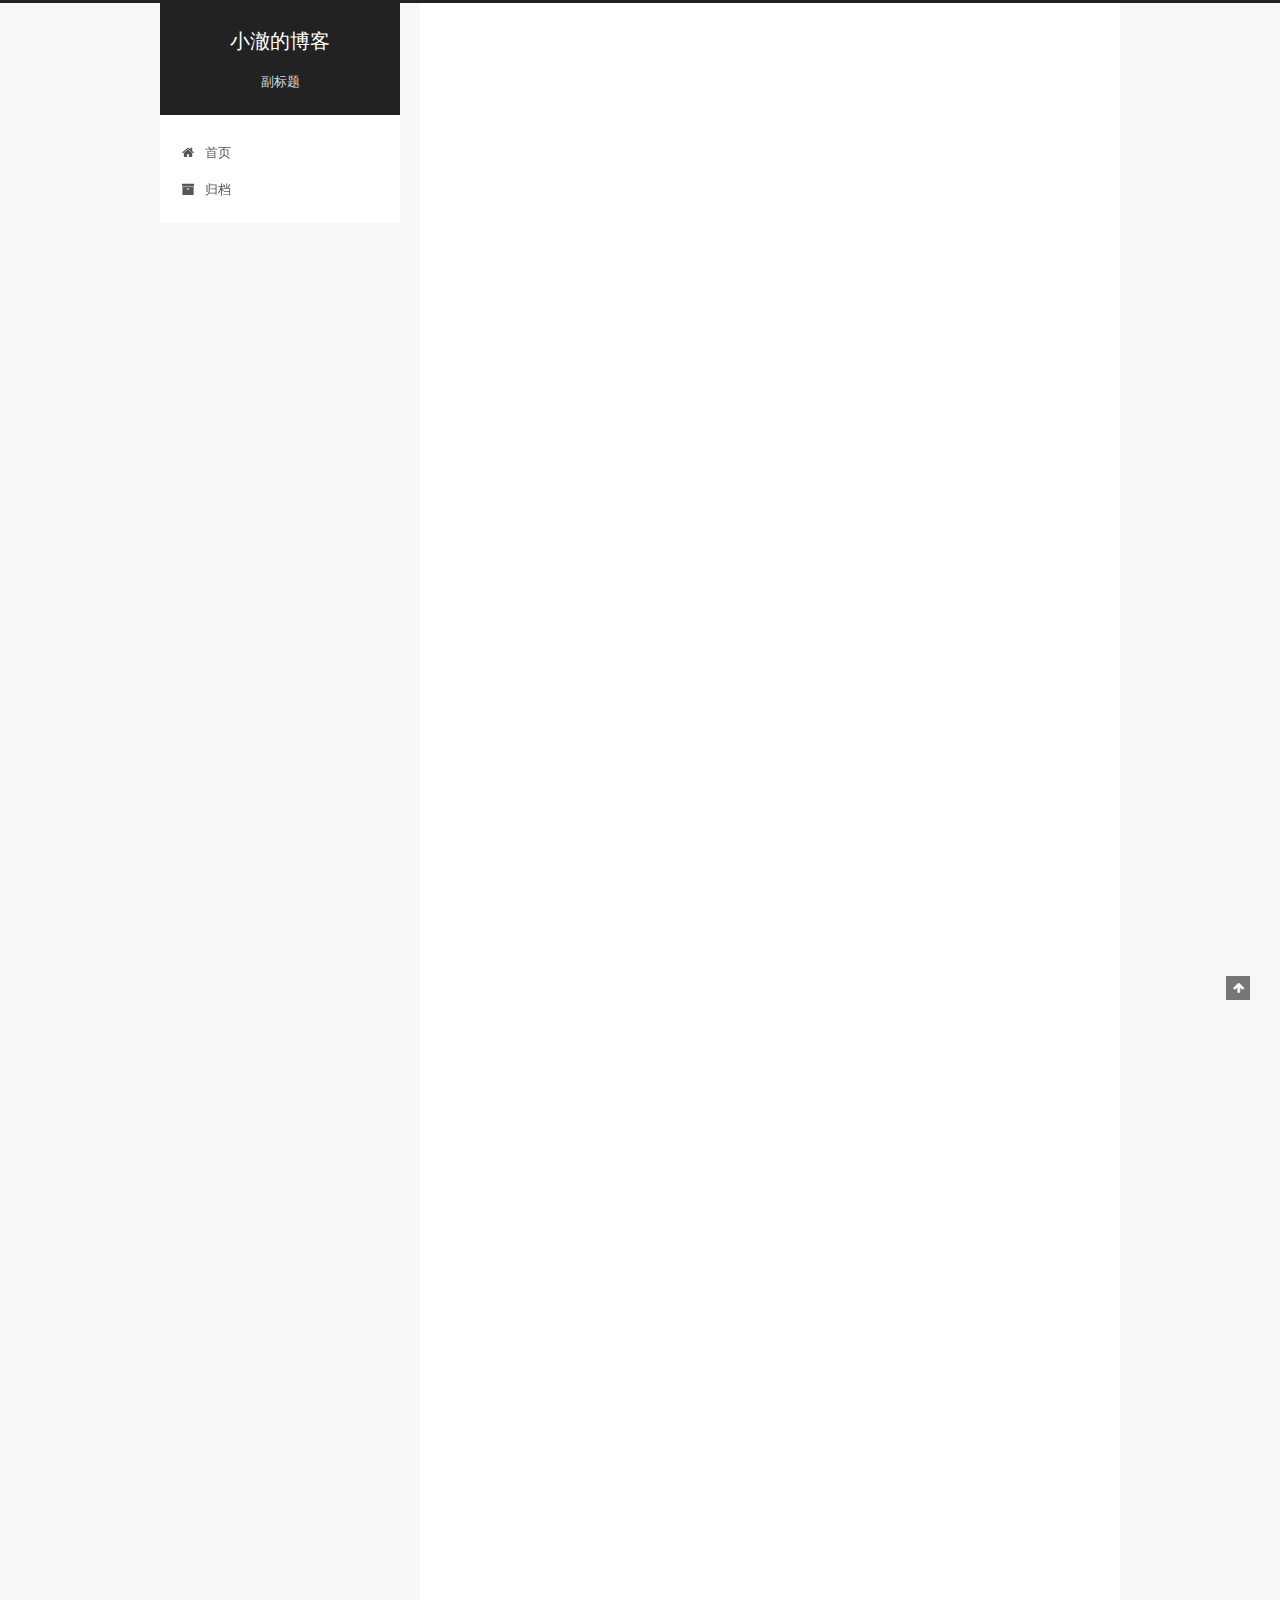
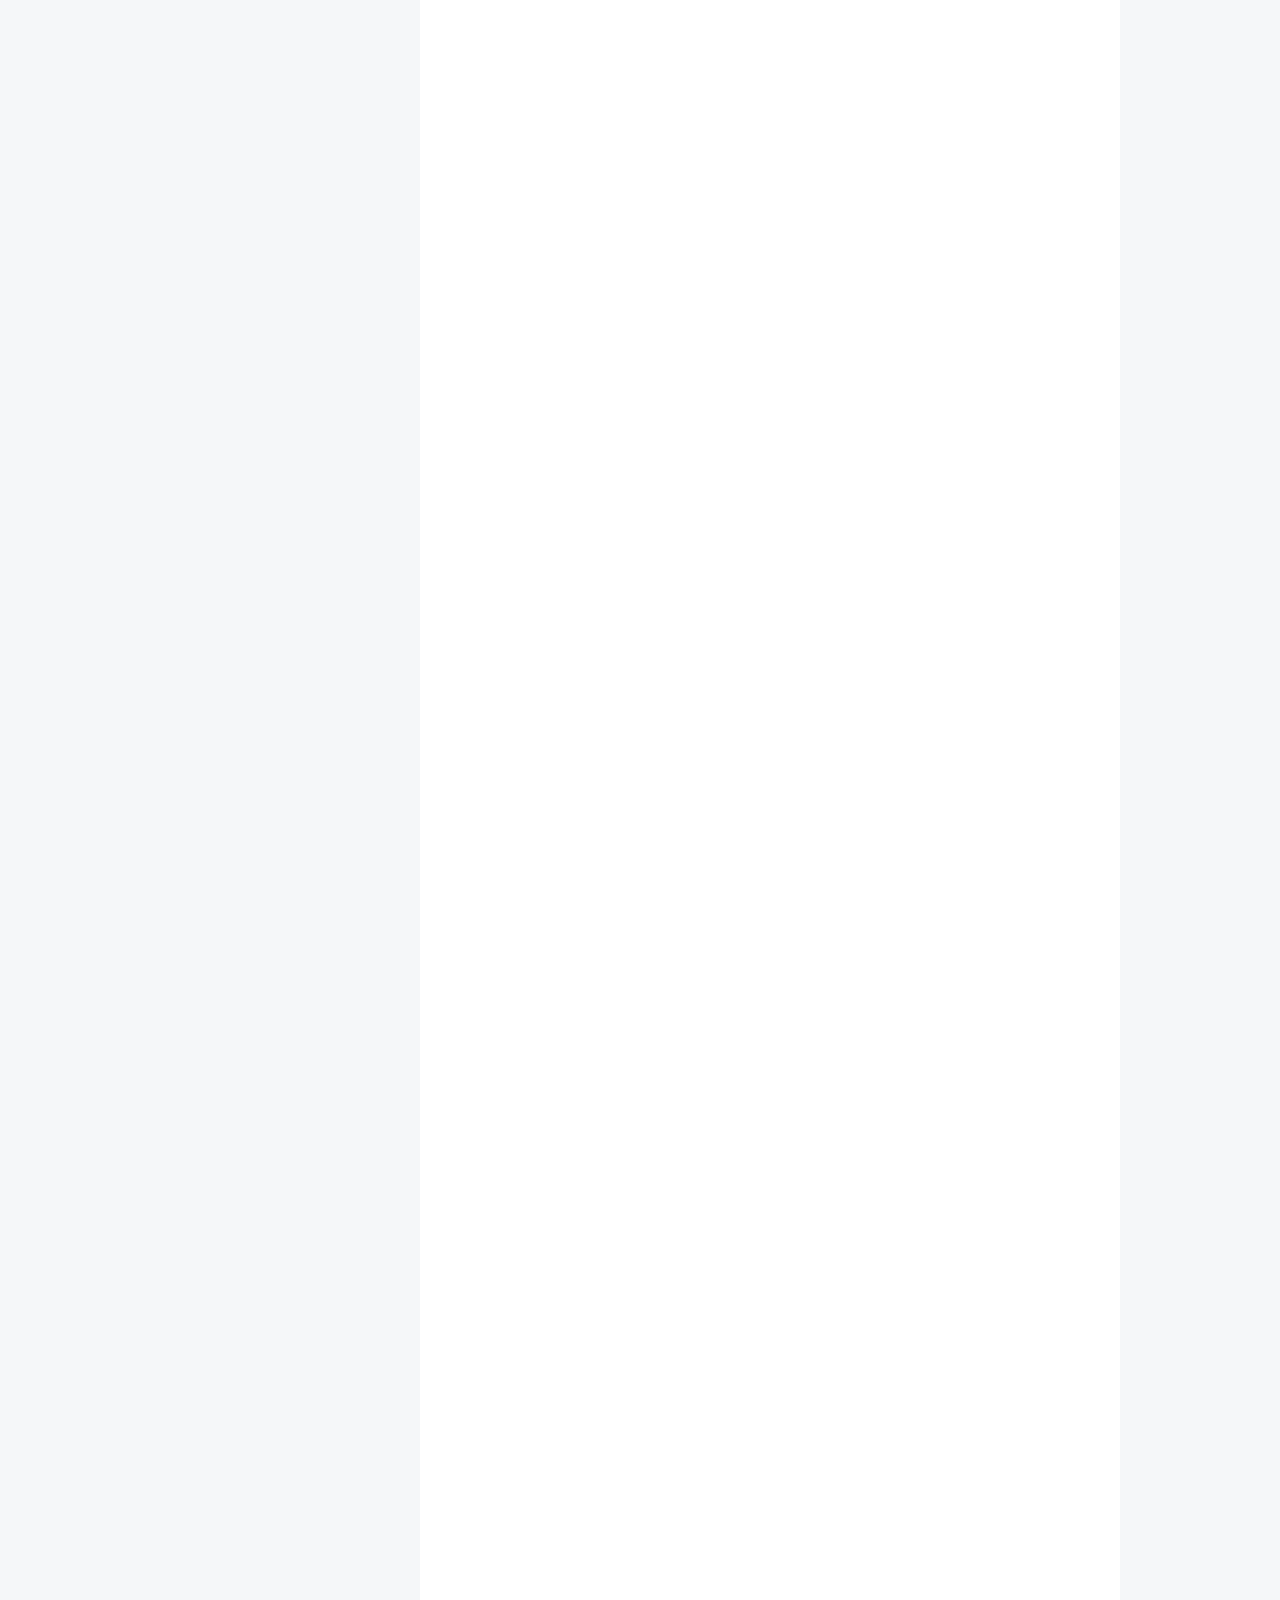
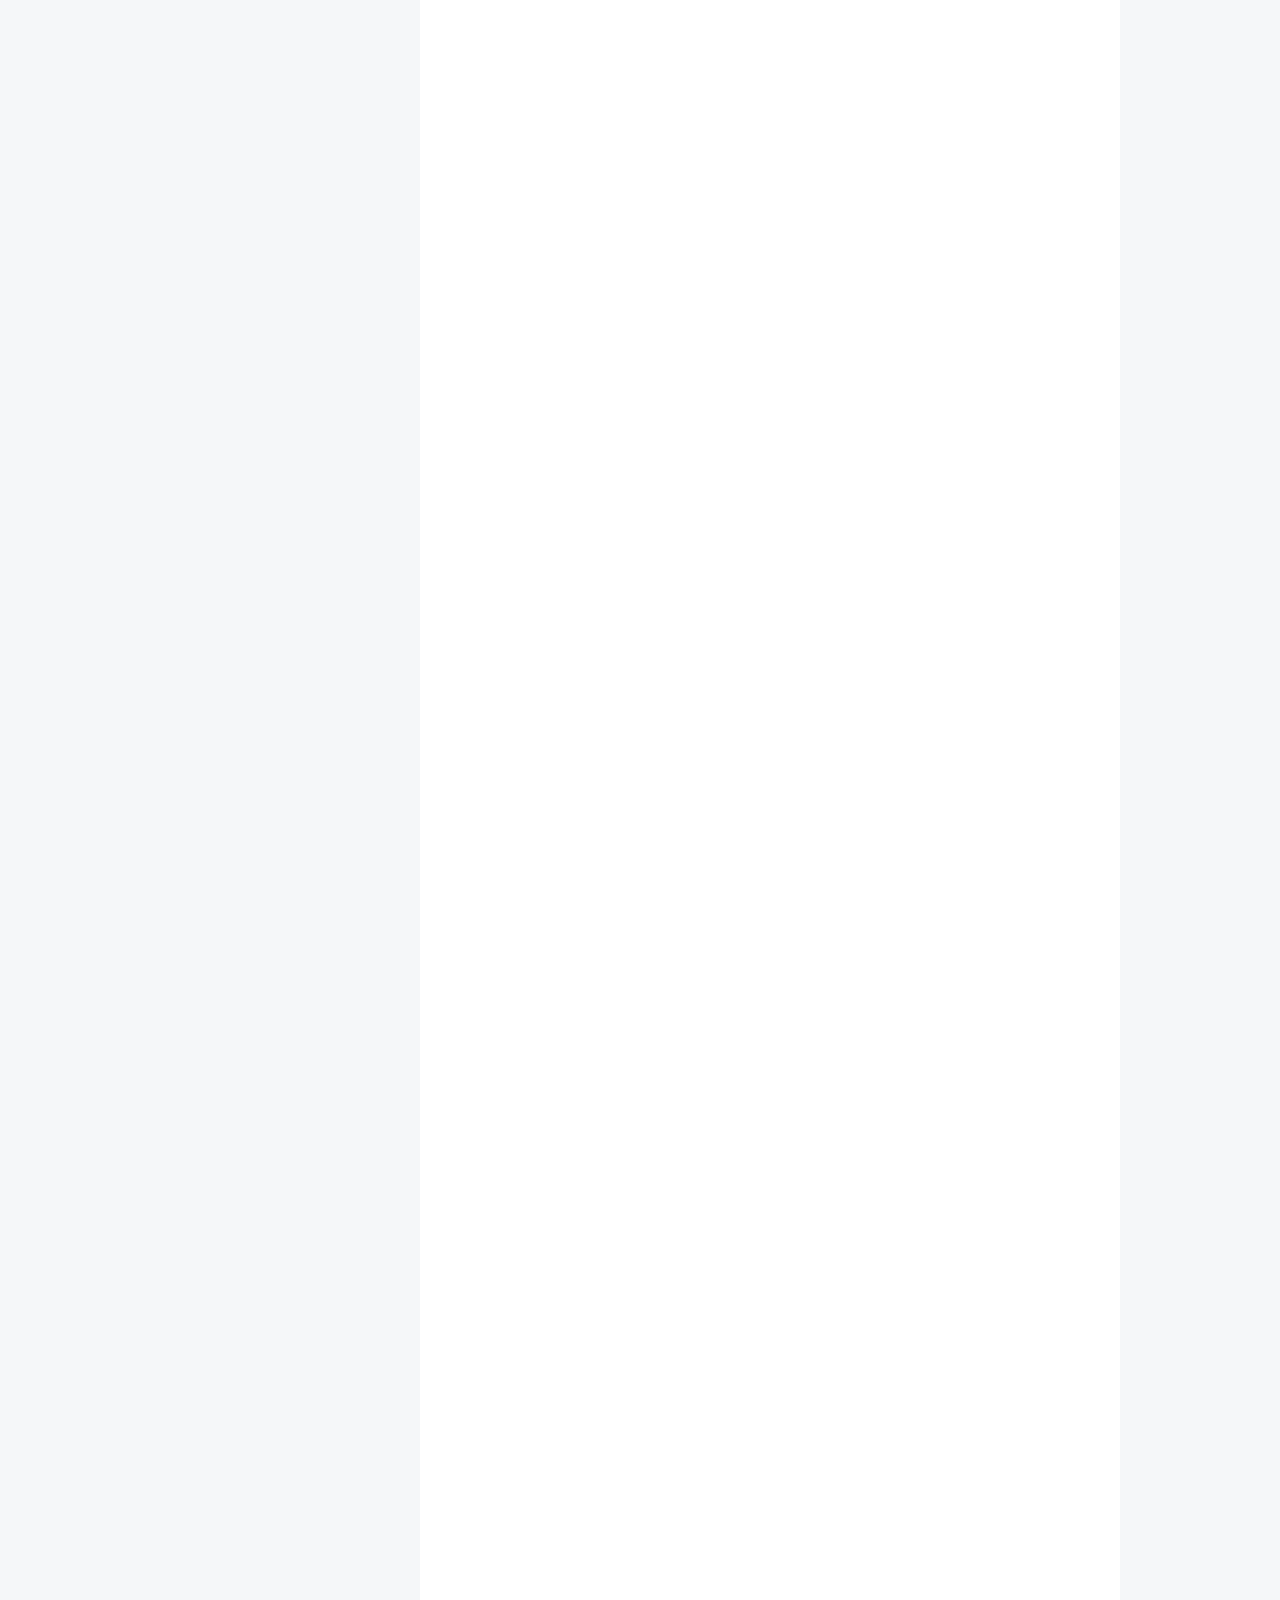
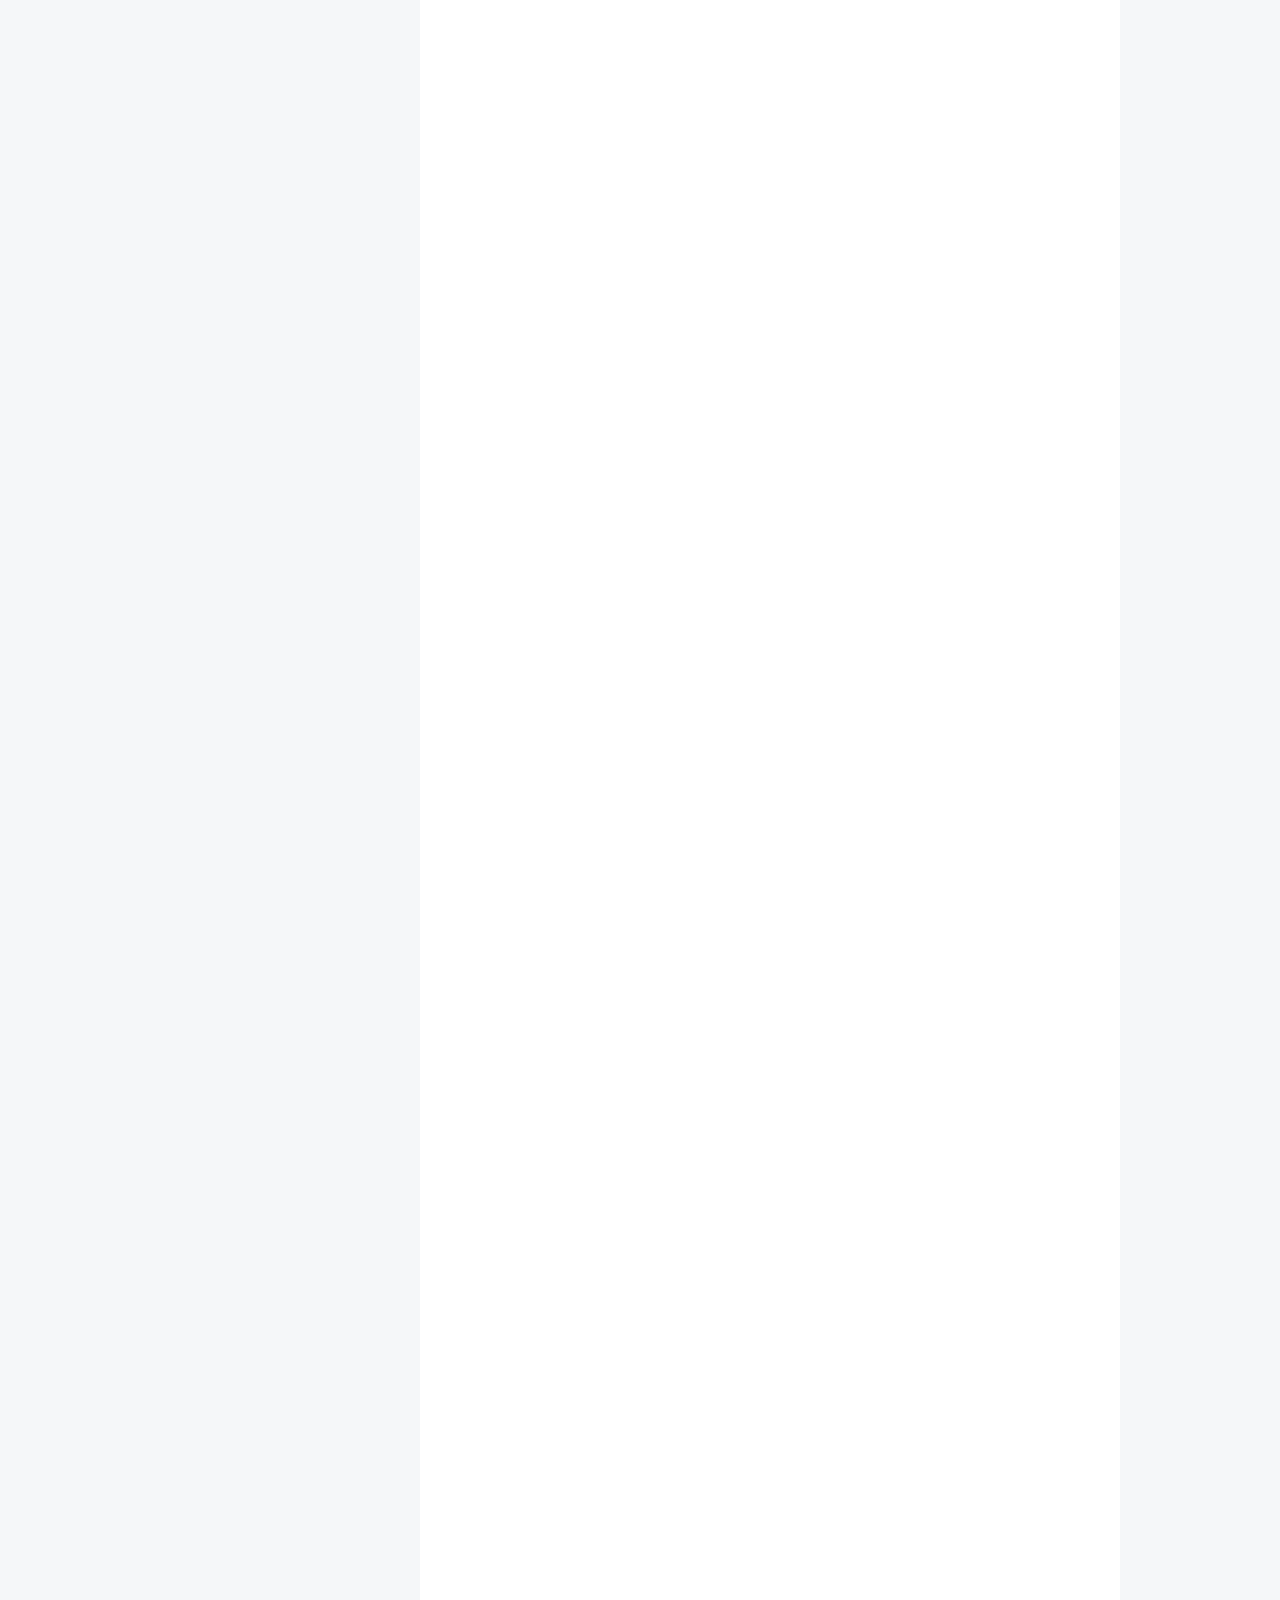
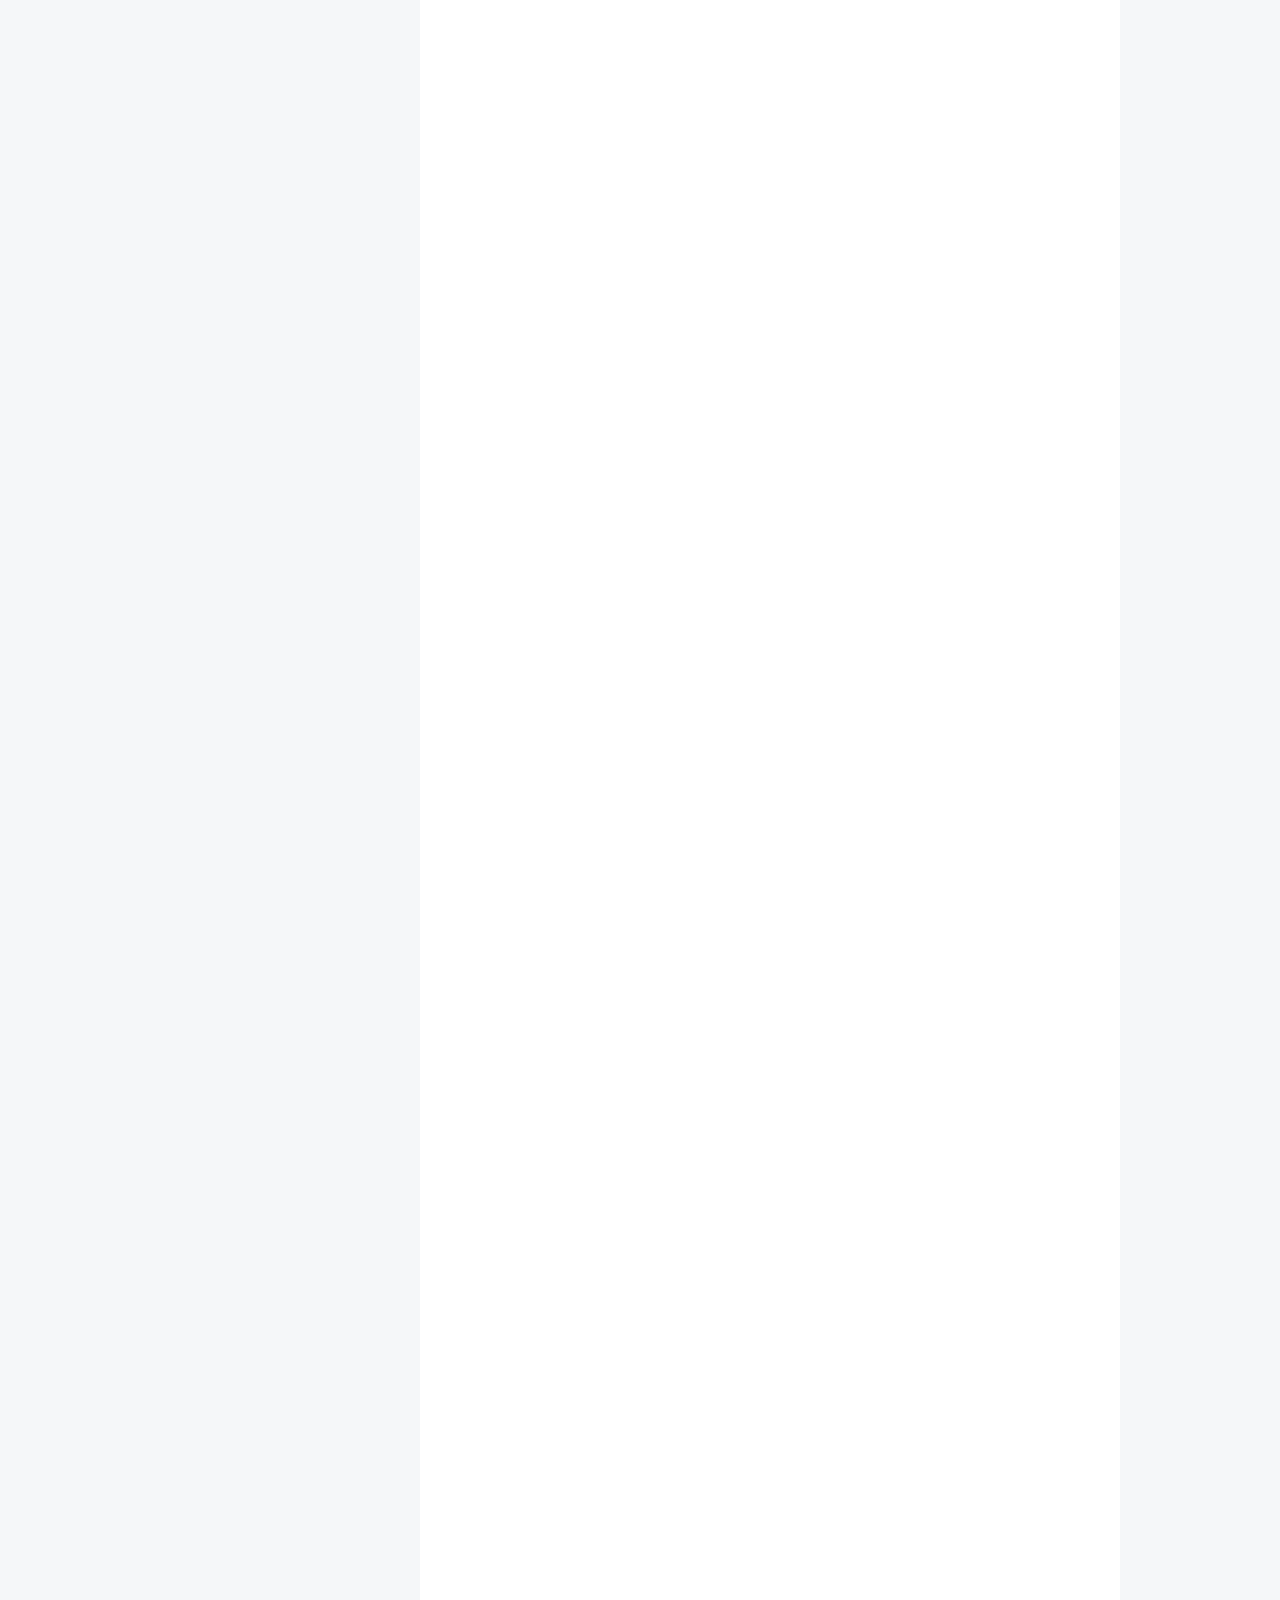
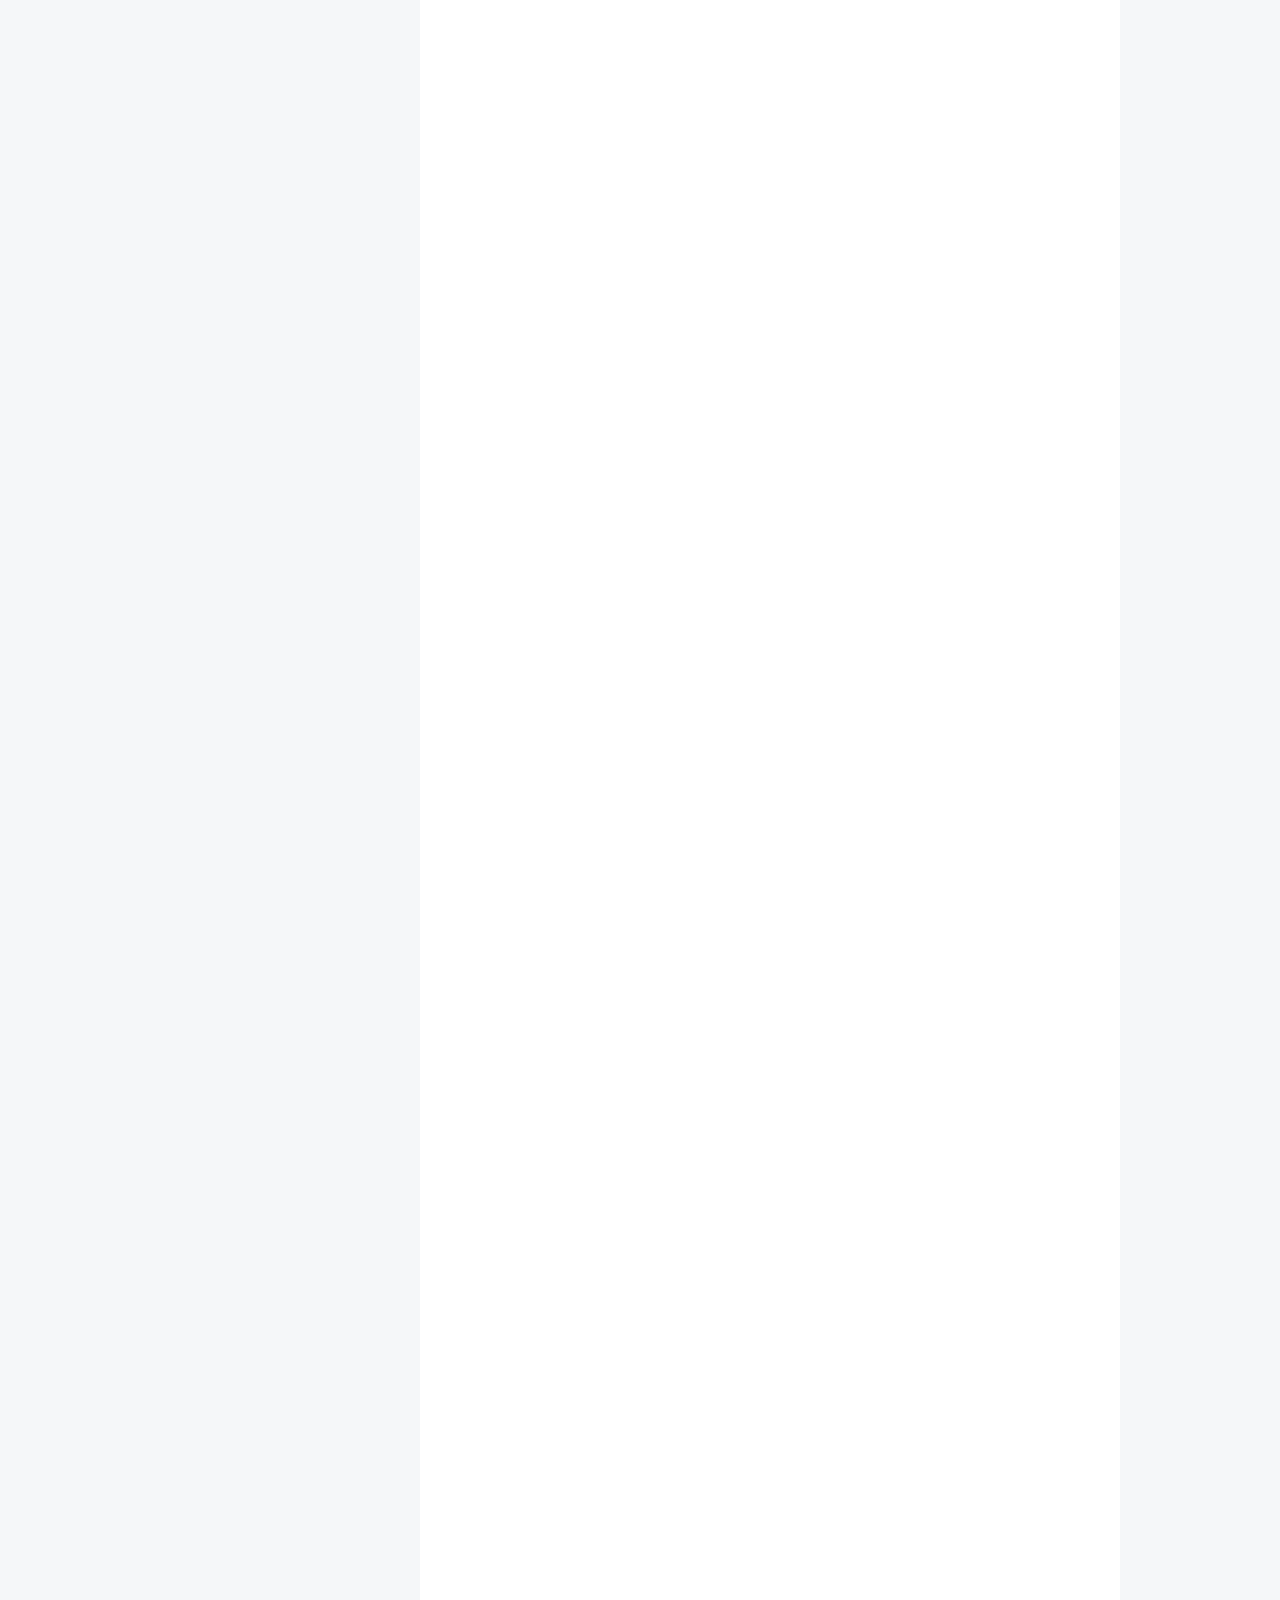
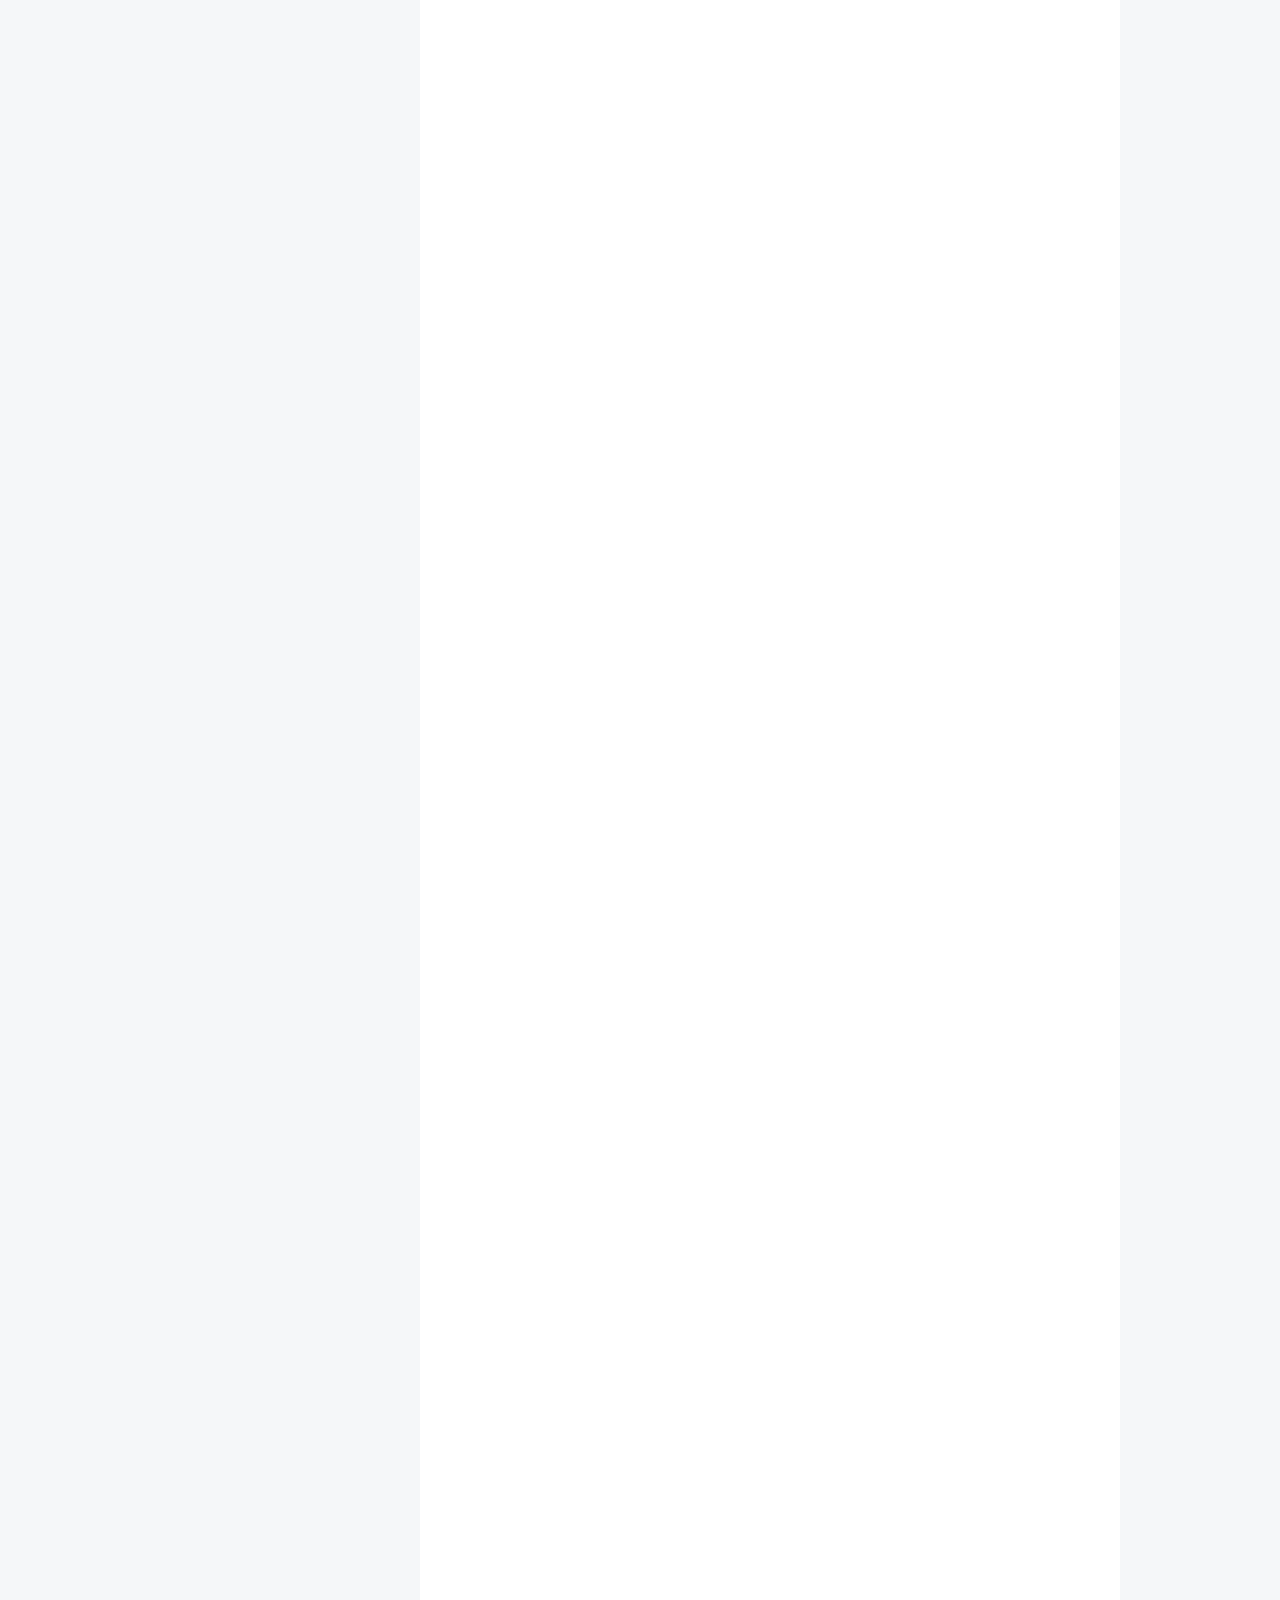
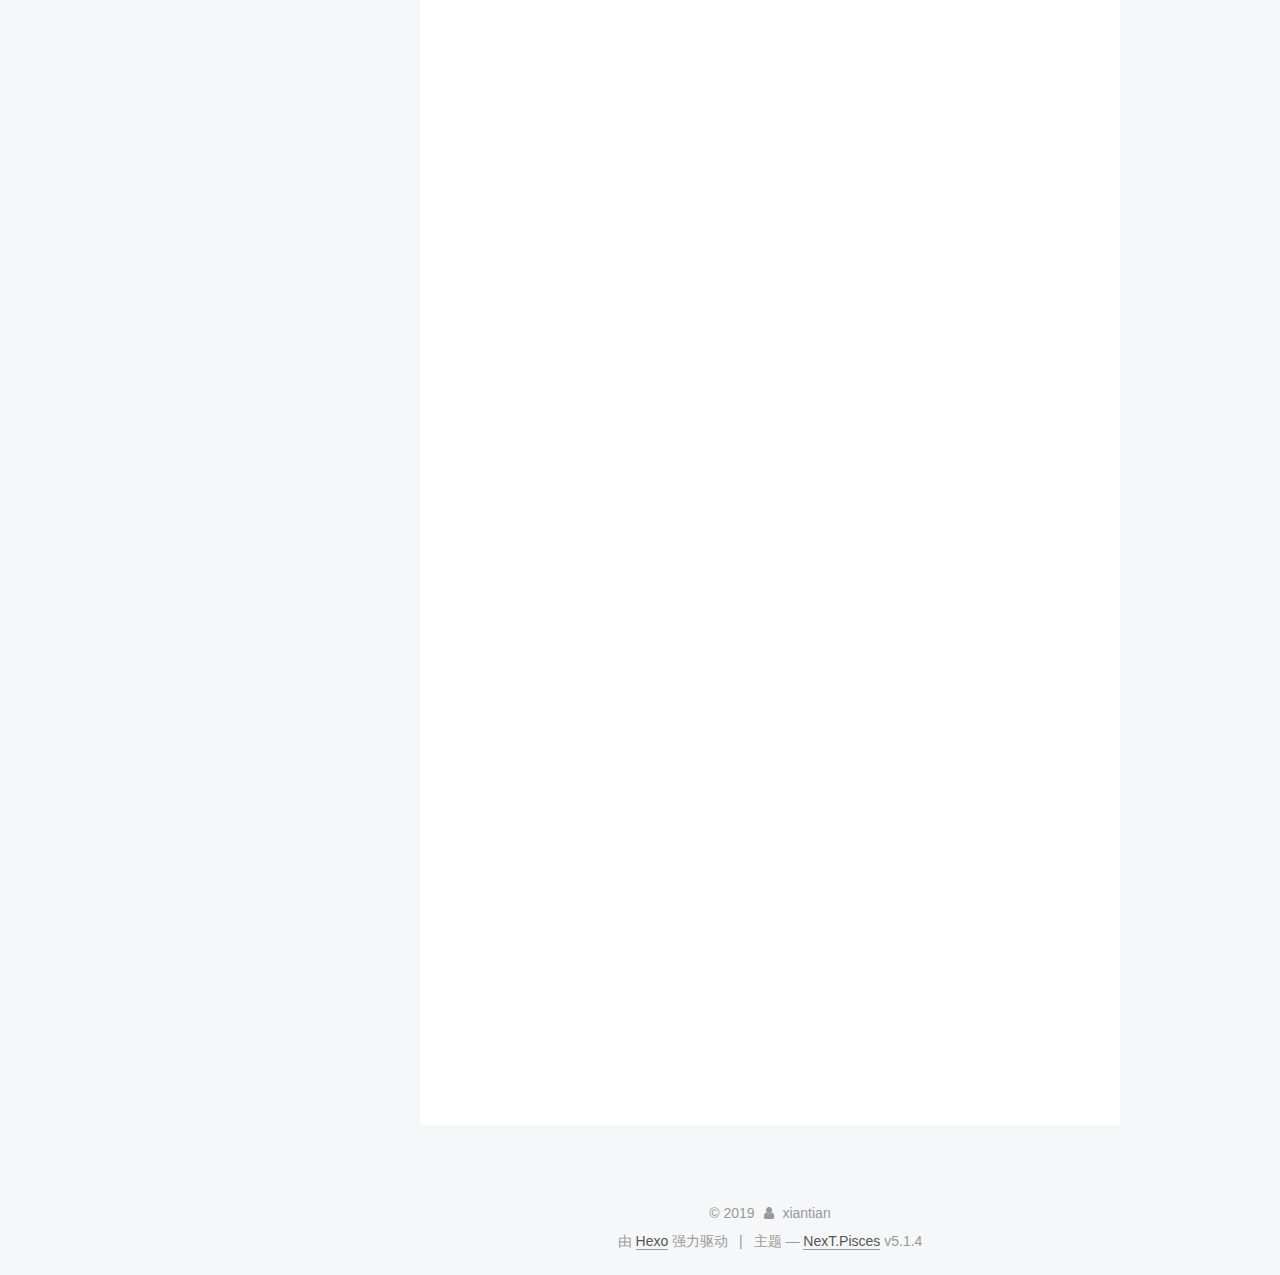
==== commit 31694080: "Site updated: 2019-03-25 20:45:33" ====
--- a/index.html
+++ b/index.html
@@ -229,7 +229,7 @@
   
   
   <div class="post-block">
-    <link itemprop="mainEntityOfPage" href="http://yoursite.com/2019/03/20/啊/">
+    <link itemprop="mainEntityOfPage" href="http://yoursite.com/2019/03/25/设计模式之适配器模式/">
 
     <span hidden itemprop="author" itemscope itemtype="http://schema.org/Person">
       <meta itemprop="name" content="xiantian">
@@ -248,7 +248,7 @@
         
           <h1 class="post-title" itemprop="name headline">
                 
-                <a class="post-title-link" href="/2019/03/20/啊/" itemprop="url">啊</a></h1>
+                <a class="post-title-link" href="/2019/03/25/设计模式之适配器模式/" itemprop="url">设计模式之适配器模式</a></h1>
         
 
         <div class="post-meta">
@@ -260,8 +260,8 @@
               
                 <span class="post-meta-item-text">发表于</span>
               
-              <time title="创建于" itemprop="dateCreated datePublished" datetime="2019-03-20T21:26:36+08:00">
-                2019-03-20
+              <time title="创建于" itemprop="dateCreated datePublished" datetime="2019-03-25T18:33:26+08:00">
+                2019-03-25
               </time>
             
 
@@ -300,7 +300,22 @@
       
         
           
-            
+            <ol>
+<li><p>介绍<br>1.1 定义<br>适配器模式，就是指定一个适配器Adapter，把一个类的接口变换成客户端所期待的另一种接口，从而使原本接口不匹配而无法一起工作的两个类能够在一起工作。<br>1.2 作用范围<br>当目标接口想要被适配类的功能，而目标接口又没有与之对应的调用方法，这时候就需要一个适配类来作为两者之间的衔接对象。<br>1.3 适配器模式种类<br>适配器模式又分为类适配器模式和对象适配器模式。</p>
+</li>
+<li><p>代码分析<br>2.1 类适配器模式：通过继承实现<br>2.1.1 目标接口（Target）<br>public interface Target{<br> //方法一<br> public void methodOne（）；<br>}  </p>
+</li>
+</ol>
+<p>2.1.2 被适配类（Adaptee）<br>public class Adaptee{<br>    //方法二<br>    public void methodTwo（）{<br>    System.out.println(“这是方法二”);<br>}<br>}</p>
+<p>2.1.3 适配器类（Adapter）<br>public class Adapter extends Adaptee implements Target{<br>    public void methodOne(){<br>        this.methodTwo();<br>    }<br>} </p>
+<p>2.2 对象适配器模式：通过创建对象实现<br>2.2.1 目标接口（Target）<br>public interface Target{<br>    //方法一<br>    public void methodOne（）；<br>}  </p>
+<p>2.2.2 被适配类（Adaptee）</p>
+<p>public class Adaptee{<br>    //方法二<br>    public void methodTwo（）{<br>    System.out.println(“这是方法二”);<br>}<br>}</p>
+<p>2.2.3 适配类(Adapter)<br>public class Adapter implements  Target{<br>    private Adaptee adaptee = null;<br>    public Adaptee(Adaptee adaptee){<br>        this.adaptee = adaptee;<br>    }<br>    public void methodOne(){<br>    this.adaptee.methodTwo();<br>}<br>}</p>
+<ol start="3">
+<li>应用场景<br>系统需要复用现有类，而该类的接口不符合系统的需求，可以使用适配器模式使得原本由于接口不兼容而不能一起工作的那些类可以一起工作；<br>多个组件功能类似，但接口不统一且可能会经常切换时，可使用适配器模式，使得客户端可以以统一的接口使用它们</li>
+</ol>
+
           
         
       
@@ -348,7 +363,7 @@
   
   
   <div class="post-block">
-    <link itemprop="mainEntityOfPage" href="http://yoursite.com/2019/03/20/first/">
+    <link itemprop="mainEntityOfPage" href="http://yoursite.com/2019/03/22/java基础-3/">
 
     <span hidden itemprop="author" itemscope itemtype="http://schema.org/Person">
       <meta itemprop="name" content="xiantian">
@@ -367,7 +382,7 @@
         
           <h1 class="post-title" itemprop="name headline">
                 
-                <a class="post-title-link" href="/2019/03/20/first/" itemprop="url">first</a></h1>
+                <a class="post-title-link" href="/2019/03/22/java基础-3/" itemprop="url">java基础(3)</a></h1>
         
 
         <div class="post-meta">
@@ -379,8 +394,8 @@
               
                 <span class="post-meta-item-text">发表于</span>
               
-              <time title="创建于" itemprop="dateCreated datePublished" datetime="2019-03-20T21:25:37+08:00">
-                2019-03-20
+              <time title="创建于" itemprop="dateCreated datePublished" datetime="2019-03-22T17:33:35+08:00">
+                2019-03-22
               </time>
             
 
@@ -419,7 +434,51 @@
       
         
           
-            
+            <p>1.<br>用import 导入你想要访问的包或类 然后实例化对象就可以访问了<br>必须指出的是 你要访问的类必须是public的类 而且类里的属性也必须是public或者private，但提供了公共的get/set方法</p>
+<p>2.<br>toString() 返回该对象的字符串表示；<br>java object默认的基本方法中没有copy()，含有如下方法：<br>getClass(), hashCode(), equals(), clone(), toString(), notify(), notifyAll(),  wait(), finalize()</p>
+<p>3.<br>Java中的四类八种基本数据类型<br>第一类：整数类型  byte short int long<br>第二类：浮点型  float double<br>第三类：逻辑型    boolean(它只有两个值可取true false)</p>
+<p>第四类：字符型  char</p>
+<p>4.<br>java中java.lang包的内容是都不需要导入的,其它必须导入。 2、java中底层加载的时候就用java.lang,因为省资源。</p>
+<p>5.<br>Math.floor()  （向下取整，即取比自己小的）,floor地板的意思，就是返回小的值 </p>
+<p>Math.ceil()返回类型都是double （向上取整，即取比自己大的数）,ceil天花板的意思，就是返回大的值</p>
+<p>Math.round()返回类型是long（四舍五入）：一个接收float类型返回int类型，另一个接收double类型返回long类型，这也很好理解，float和int都是占4个字节，double和long占8个字节，这样精度就没有丢失。round 四舍五入，float时返回int值，double时返回long值 </p>
+<p>调用这个Math.Random()函数能够返回带正号的double值，该值大于等于0.0且小于1.0，即取值范围是[0.0,1.0)的左闭右开区间，返回值是一个伪随机选择的数，在该范围内（近似）均匀分布。</p>
+<p>6.<br>(1.静态内部类：</p>
+<pre><code>1. 静态内部类本身可以访问外部的静态资源，包括静态私有资源。但是不能访问非静态资源，可以不依赖外部类实例而实例化。
+</code></pre><p>(2.成员内部类：</p>
+<pre><code>1. 成员内部类本身可以访问外部的所有资源，但是自身不能定义静态资源，因为其实例化本身就还依赖着外部类。
+</code></pre><p>(3.局部内部类：</p>
+<pre><code>1. 局部内部类就像一个局部方法，不能被访问修饰符修饰，也不能被static修饰。
+2. 局部内部类只能访问所在代码块或者方法中被定义为final的局部变量。
+</code></pre><p>(4.匿名内部类：</p>
+<pre><code>1. 没有类名的内部类，不能使用class，extends和implements，没有构造方法。
+2. 多用于GUI中的事件处理。
+3. 不能定义静态资源
+4. 只能创建一个匿名内部类实例。
+5. 一个匿名内部类一定是在new后面的，这个匿名类必须继承一个父类或者实现一个接口。
+6. 匿名内部类是局部内部类的特殊形式，所以局部内部类的所有限制对匿名内部类也有效。
+7.
+在异常处理中，若try中的代码可能产生多种异常则可以对应多个catch语句，若catch中的参数类型有父类子类关系，此时应该将父类放在后面，子类放在前面。
+如果将父类放在前面的话，异常将被父类完全捕获，子类永远不能捕获异常
+8.
+自动转换按从低到高的顺序转换。不同类型数据间的优先关系如下： 
+</code></pre><p>byte short char int long float double 1 2 2 4 8 4 8 低到高自动转换，高到底强制转换</p>
+<p>7.<br>java字符采用的是统一码（Unicode），它是一种16位编码方案，支持世界不同语言的文本交换，处理，和显示。Unicode占两个字节，用char表示。另外一种常用编码方案是ASCII，占一个字节。提一下，java中也可以使用ASCII字符。存储不同长度的东西java会用不同的存储长度来提高存储利用率。</p>
+<p>8.<br>类中声明的变量有默认初始值；方法中声明的变量没有默认初始值，必须在定义时初始化，否则在访问该变量时会出错。<br>boolean类型默认值是false</p>
+<p>9.<br>赋值是语句<br>类体里面只能出现变量和方法,不能出现语句</p>
+<p>10.<br>new关键词初始化，无论是否为局部变量，都有初始值。</p>
+<p>11.<br>Math.pow(2,n); 计算出来的数是一个double 型的数。</p>
+<p>12.<br>package语句必须作为源文件的第一条非注释性语句，一个源文件只能指定一个包，只能包含一条package语句</p>
+<p>13.<br>C，StringBuilder跟StringBuffer功能相同，区别是StringBuilder不是线程安全的<br>D，StringBuilder和StringBuffer底层都是以字符数组存放的，可以修改内容</p>
+<p>14.<br>泛型仅仅是java的语法糖，它不会影响java虚拟机生成的汇编代码，在编译阶段，虚拟机就会把泛型的类型擦除，还原成没有泛型的代码，顶多编译速度稍微慢一些，执行速度是完全没有什么区别的.</p>
+<p>15.<br>instance是java的二元运算符，用来判断他左边的对象是否为右面类（接口，抽象类，父类）的实例</p>
+<p>16.<br>链接：<a href="https://www.nowcoder.com/questionTerminal/5ce602538d784f51a531bf9760592773" target="_blank" rel="noopener">https://www.nowcoder.com/questionTerminal/5ce602538d784f51a531bf9760592773</a><br>来源：牛客网</p>
+<p>知识点:i=i++ 都知道 i++ 是先赋值再自增 其实这样理解的话不够全面是无法理解i=i++为什么会是0的。<br>真正的解释是<br>(1) i=0;初始值<br>(2) i=i+1;i=1 i++的结果<br>(3)i++ 由于是返回的自增前的值 所以 i=i++ = i=0;<br>所以我觉得之前的对i++的表述是有问题的 应该说 i++返回的是自增前的值，而不是说先赋值后自增，这种表述带有实际执行顺序的意思但其实并非如此。</p>
+<ol start="17">
+<li>Spring框架中bean中id和name的唯一区别就是id不能包含特殊字符，而name能包含特殊字符。</li>
+</ol>
+<p>18.<br><img src="https://img-blog.csdnimg.cn/20190222210512356.png?x-oss-process=image/watermark,type_ZmFuZ3poZW5naGVpdGk,shadow_10,text_aHR0cHM6Ly9ibG9nLmNzZG4ubmV0L3FxXzQwNDMwNjc2,size_16,color_FFFFFF,t_70" alt="在这里插入图片描述"></p>
+
           
         
       
@@ -467,7 +526,7 @@
   
   
   <div class="post-block">
-    <link itemprop="mainEntityOfPage" href="http://yoursite.com/2019/03/20/第一篇博客/">
+    <link itemprop="mainEntityOfPage" href="http://yoursite.com/2019/03/22/java基础-2/">
 
     <span hidden itemprop="author" itemscope itemtype="http://schema.org/Person">
       <meta itemprop="name" content="xiantian">
@@ -486,7 +545,7 @@
         
           <h1 class="post-title" itemprop="name headline">
                 
-                <a class="post-title-link" href="/2019/03/20/第一篇博客/" itemprop="url">第一篇博客</a></h1>
+                <a class="post-title-link" href="/2019/03/22/java基础-2/" itemprop="url">java基础(2)</a></h1>
         
 
         <div class="post-meta">
@@ -498,8 +557,8 @@
               
                 <span class="post-meta-item-text">发表于</span>
               
-              <time title="创建于" itemprop="dateCreated datePublished" datetime="2019-03-20T20:40:18+08:00">
-                2019-03-20
+              <time title="创建于" itemprop="dateCreated datePublished" datetime="2019-03-22T17:26:28+08:00">
+                2019-03-22
               </time>
             
 
@@ -538,7 +597,30 @@
       
         
           
-            
+            <p>1.<br>～代表按位取反</p>
+<p>2.<br>创建线程对象两种方式：<br>(1.继承Thread类，重载run方法；<br>(2.实现Runnable接口，实现run方法 </p>
+<p>3.<br>使用反射可以看出子类是继承了父类的私有方法的(不管是否是final)，只是直接调用父类的私有方法是不可以的，但是利用反射的方式可以调用。字段同理。</p>
+<p>4.<br>虽然说在Java8可以在接口中定义静态方法了（此处定义指的是含body的实现），但是不能只声明，只声明的会被编译器识别为抽象方法，而抽象方法不能用static修饰 </p>
+<p>5.<br>被final修饰的变量必须要被初始化，那初始化的方式有：<br>(1、定义时初始化；<br>(2、final 成员变量可以在初始化块中初始化，但是不可在静态初始化块中初始化，只能是静态的final成员变量才能在静态初始化块中初始化<br>(3、在类的构造器中初始化，但是静态final成员变量是不能在构造函数是初始化的。</p>
+<p>6.<br>(1，新生代：（1）所有对象创建在新生代的Eden区，当Eden区满后触发新生代的Minor GC，将Eden区和非空闲Survivor区存活的对象复制到另外一个空闲的Survivor区中。（2）保证一个Survivor区是空的，新生代Minor GC就是在两个Survivor区之间相互复制存活对象，直到Survivor区满为止。<br>(2，老年代：当Survivor区也满了之后就通过Minor GC将对象复制到老年代。老年代也满了的话，就将触发Full GC，针对整个堆（包括新生代、老年代、持久代）进行垃圾回收。<br>(3，持久代：持久代如果满了，将触发Full GC。</p>
+<p>7.<br>要理解Java程序初始化顺序，就得理解虚拟机从加载、编译、运行一个类的过程：<br>静态代码域：包括静态变量、静态代码块，这些是随着虚拟机加载得时候就要执行得，且只会执行一次，它们之间得优先级是同等的，根据出现的先后来决定次序。</p>
+<p>当运行一个子类程序时，JVM首先会先完成加载：<br>先父类再子类，所以会先执行父类和子类的静态代码域。<br>加载完成后，开始编译执行（走main方法入口）：<br>main方法的代码是要new一个子类，所以首先会去初始化父类再去构造子类。而初始化父类的操作是，先是非静态代码块/变量，最后是构造函数。完成了父类的创建后，按照相同的规则去构造子类。</p>
+<p>8.<br>A，D考的一个知识点，final修饰变量，变量的引用（也就是指向的地址）不可变，但是引用的内容可以变（地址中的内容可变）。<br>B，finally表示总是执行。但是其实finally也有不执行的时候，但是这个题不要扣字眼。<br>(1. 在try中调用System.exit(0)，强制退出了程序，finally块不执行。<br>(2. 在进入try块前，出现了异常，finally块不执行。<br>C，finalize方法，这个选项错就错在，这个方法一个对象只能执行一次，只能在第一次进入被回收的队列，而且对象所属于的类重写了finalize方法才会被执行。第二次进入回收队列的时候，不会再执行其finalize方法，而是直接被二次标记，在下一次GC的时候被GC。<br><img src="https://img-blog.csdnimg.cn/20190128235611460.png?x-oss-process=image/watermark,type_ZmFuZ3poZW5naGVpdGk,shadow_10,text_aHR0cHM6Ly9ibG9nLmNzZG4ubmV0L3FxXzQwNDMwNjc2,size_16,color_FFFFFF,t_70" alt="在这里插入图片描述"></p>
+<p>9.<br>MVC全名是Model View Controller，是模型(model)－视图(view)－控制器(controller)的缩写，一种软件设计典范，用一种业务逻辑、数据、界面显示分离的方法组织代码，将业务逻辑聚集到一个部件里面，在改进和个性化定制界面及用户交互的同时，不需要重新编写业务逻辑。MVC被独特的发展起来用于映射传统的输入、处理和输出功能在一个逻辑的图形化用户界面的结构中。<br>MVC只是将分管不同功能的逻辑代码进行了隔离，增强了可维护和可扩展性，增强代码复用性，因此可以减少代码重复。但是不保证减少代码量，多层次的调用模式还有可能增加代码量</p>
+<p>10.<br>如果try语句里有return，那么代码的行为如下：<br>(1.如果有返回值，就把返回值保存到局部变量中<br>(2.执行jsr指令跳到finally语句里执行<br>(3.执行完finally语句后，返回之前保存在局部变量表里的值</p>
+<p>如果try，finally语句里均有return，忽略try的return，而使用finally的return.</p>
+<p>11.<br>构造函数不能被继承，构造方法只能被显式或隐式的调用。</p>
+<p>12.<br>(1、Java中，赋值是有返回值的 ，赋什么值，就返回什么值。比如这题，x=y，返回y的值，所以括号里的值是1。<br>(2、Java跟C的区别，C中赋值后会与0进行比较，如果大于0，就认为是true；而Java不会与0比较，而是直接把赋值后的结果放入括号。</p>
+<p>13.<br>java中的异常通常分为编译时异常和运行异常。编译时异常需要我们手动的进行捕捉处理，也就是我们用try….catch块进行捕捉处理。对于运行时异常只有在编译器在编译运行时才会出现，这些不需要我们手动进行处理。</p>
+<p>14.<br>数组有.length属性，String类型是.length()方法，数组下标从0开始。<br>12.<br>volatile与synchronized的区别：<br>volatile本质是在告诉jvm当前变量在寄存器中的值是不确定的,需要从主存中读取,synchronized则是锁定当前变量,只有当前线程可以访问该变量,其他线程被阻塞住.<br>volatile仅能使用在变量级别,synchronized则可以使用在变量,方法.<br>volatile仅能实现变量的修改可见性,但不具备原子特性,而synchronized则可以保证变量的修改可见性和原子性.<br>volatile不会造成线程的阻塞,而synchronized可能会造成线程的阻塞.<br>volatile标记的变量不会被编译器优化,而synchronized标记的变量可以被编译器优化.</p>
+<p>15.<br>(1、为了更好地组织类，Java提供了包机制。包是类的容器，用于分隔类名空间。如果没有指定包名，所有的示例都属于一个默认的无名包。Java中的包一般均包含相关的类，java是跨平台的，所以java中的包和操作系统没有任何关系，java的包是用来组织文件的一种虚拟文件系统。A错<br>(2、import语句并没有将对应的java源文件拷贝到此处仅仅是引入，告诉编译器有使用外部文件，编译的时候要去读取这个外部文件。B错<br>(3、Java提供的包机制与IDE没有关系。C错<br>(4、定义在同一个包（package）内的类可以不经过import而直接相互使用。</p>
+<p>16.<br>Servlet过滤器的配置包括两部分：<br>第一部分是过滤器在Web应用中的定义，由<filter>元素表示，包括<filter-name>和<filter-class>两个必需的子元素<br>第二部分是过滤器映射的定义，由<filter-mapping>元素表示,可以将一个过滤器映射到一个或者多个Servlet或JSP文件，也可以采用url-pattern将过滤器映射到任意特征的UR</filter-mapping></filter-class></filter-name></filter></p>
+<p>17.<br>整型默认为int，如果需要long，须加l或L。小数默认double，d或D可省略，但如果需要float，须加f或F，例如float = 0.1f。</p>
+<p>18.<br>链接：<a href="https://www.nowcoder.com/questionTerminal/53ea61fdee47423fb63a71d9dd0309f4" target="_blank" rel="noopener">https://www.nowcoder.com/questionTerminal/53ea61fdee47423fb63a71d9dd0309f4</a><br>来源：牛客网</p>
+<p>19.<br>HashMap的底层是由数组加链表实现的，对于每一个key值，都需要计算哈希值，然后通过哈希值来确定顺序，并不是按照加入顺序来存放的，因此可以认为是无序的，但不管是有序还是无序，它都一个自己的顺序。</p>
+<p>20.<br>A，Vector相当于一个线程安全的List<br>B，HashMap是非线程安全的，其对应的线程安全类是HashTable<br>C，Arraylist是非线程安全的，其对应的线程安全类是Vector<br>D，StringBuffer是线程安全的，相当于一个线程安全的StringBuilder<br>E，Properties实现了Map接口，是线程安全的</p>
+<p>21.<br>静态变量又称为类变量，跟类联系在一起，只能定义在类里，不能定义在方法中，即便是静态方法也不行，只能在静态方法中被使用。</p>
+
           
         
       
@@ -586,7 +668,7 @@
   
   
   <div class="post-block">
-    <link itemprop="mainEntityOfPage" href="http://yoursite.com/2019/03/20/hello-world/">
+    <link itemprop="mainEntityOfPage" href="http://yoursite.com/2019/03/22/java基础-1/">
 
     <span hidden itemprop="author" itemscope itemtype="http://schema.org/Person">
       <meta itemprop="name" content="xiantian">
@@ -605,7 +687,7 @@
         
           <h1 class="post-title" itemprop="name headline">
                 
-                <a class="post-title-link" href="/2019/03/20/hello-world/" itemprop="url">Hello World</a></h1>
+                <a class="post-title-link" href="/2019/03/22/java基础-1/" itemprop="url">java基础(1)</a></h1>
         
 
         <div class="post-meta">
@@ -617,8 +699,8 @@
               
                 <span class="post-meta-item-text">发表于</span>
               
-              <time title="创建于" itemprop="dateCreated datePublished" datetime="2019-03-20T17:54:13+08:00">
-                2019-03-20
+              <time title="创建于" itemprop="dateCreated datePublished" datetime="2019-03-22T16:53:17+08:00">
+                2019-03-22
               </time>
             
 
@@ -657,15 +739,47 @@
       
         
           
-            <p>Welcome to <a href="https://hexo.io/" target="_blank" rel="noopener">Hexo</a>! This is your very first post. Check <a href="https://hexo.io/docs/" target="_blank" rel="noopener">documentation</a> for more info. If you get any problems when using Hexo, you can find the answer in <a href="https://hexo.io/docs/troubleshooting.html" target="_blank" rel="noopener">troubleshooting</a> or you can ask me on <a href="https://github.com/hexojs/hexo/issues" target="_blank" rel="noopener">GitHub</a>.</p>
-<h2 id="Quick-Start"><a href="#Quick-Start" class="headerlink" title="Quick Start"></a>Quick Start</h2><h3 id="Create-a-new-post"><a href="#Create-a-new-post" class="headerlink" title="Create a new post"></a>Create a new post</h3><figure class="highlight bash"><table><tr><td class="gutter"><pre><span class="line">1</span><br></pre></td><td class="code"><pre><span class="line">$ hexo new <span class="string">"My New Post"</span></span><br></pre></td></tr></table></figure>
-<p>More info: <a href="https://hexo.io/docs/writing.html" target="_blank" rel="noopener">Writing</a></p>
-<h3 id="Run-server"><a href="#Run-server" class="headerlink" title="Run server"></a>Run server</h3><figure class="highlight bash"><table><tr><td class="gutter"><pre><span class="line">1</span><br></pre></td><td class="code"><pre><span class="line">$ hexo server</span><br></pre></td></tr></table></figure>
-<p>More info: <a href="https://hexo.io/docs/server.html" target="_blank" rel="noopener">Server</a></p>
-<h3 id="Generate-static-files"><a href="#Generate-static-files" class="headerlink" title="Generate static files"></a>Generate static files</h3><figure class="highlight bash"><table><tr><td class="gutter"><pre><span class="line">1</span><br></pre></td><td class="code"><pre><span class="line">$ hexo generate</span><br></pre></td></tr></table></figure>
-<p>More info: <a href="https://hexo.io/docs/generating.html" target="_blank" rel="noopener">Generating</a></p>
-<h3 id="Deploy-to-remote-sites"><a href="#Deploy-to-remote-sites" class="headerlink" title="Deploy to remote sites"></a>Deploy to remote sites</h3><figure class="highlight bash"><table><tr><td class="gutter"><pre><span class="line">1</span><br></pre></td><td class="code"><pre><span class="line">$ hexo deploy</span><br></pre></td></tr></table></figure>
-<p>More info: <a href="https://hexo.io/docs/deployment.html" target="_blank" rel="noopener">Deployment</a></p>
+            <ol>
+<li><p>当实例化子类对象时，首先要加载父类的class文件进内存，静态代码块是随着类的创建而执行，所以父类静态代码块最先被执行，子类class文件再被加载，同理静态代码块被先执行；实例化子类对象要先调用父类的构造方法，而调用父类构造方法前会先执行父类的非静态代码块</p>
+</li>
+<li><p>子类从其父类继承所有成员（字段，方法和嵌套类）。 构造函数不是成员，所以它们不被子类继承，但是可以从子类调用超类的构造函数。</p>
+</li>
+<li><p>多种混合计算时，自动将所有数据类型转换为容量最大的一种数据类型。所以都转为float类型。如：100%3.0=1.0</p>
+</li>
+<li><p>this不能在static的方法中使用~</p>
+</li>
+<li><p>算法包括0个或多个输入，1个或多个输出，中间有穷个处理过程。<br>存储结构不属于算法结构</p>
+</li>
+<li><p>在同一个java原文件中，可以有多个class类，但是只有有一个公共的 public class</p>
+</li>
+<li><p>list 存放的元素可重复， set 不可以。 map 使用的是键值对存放，可一对多，key不重复，value可重复</p>
+</li>
+<li><p>释放掉占据的内存空间是由gc完成，但是程序员无法明确强制其运行，该空间在不被引用的时候不一定会立即被释放，这取决于GC本身，无法由程序员通过代码控制。</p>
+</li>
+<li><p>注意：区分编码和编码格式<br>编码： 编码就是一个编号(数字)到字符的一种映射关系，就仅仅是一种一对一的映射而已，可以理解成一个很大的对应表格<br>java默认的字符集是Unicode（占两个字节byte，一个字节=8比特位bit，所以每个Unicode占用16比特位）<br>编码格式：编码格式 是用来序列化或存储编码中提到的那个“编号(数字)”的一种“格式”，包括gbk和utf-8<br>gbk： 是指中国的中文字符，其它它包含了简体中文与繁体中文字符<br>UTF-8： 它是一种全国家通过的一种编码</p>
+</li>
+<li><p>suspend() 和 resume() 方法：两个方法配套使用，suspend()使得线程进入阻塞状态，并且不会自动恢复，必须其对应的 resume() 被调用，才能使得线程重新进入可执行状态</p>
+</li>
+<li><p>在源码中 toLowerCase 是重新 new String()</p>
+</li>
+<li><p>java的基本编程单元是类，基本存储单元是变量。</p>
+</li>
+<li><p>java多态有两种情况：重载和覆写<br>在覆写中，运用的是动态单分配，是根据new的类型确定对象，从而确定调用的方法；<br>在重载中，运用的是静态多分派，即根据静态类型确定对象，因此不是根据new的类型确定调用的方法</p>
+</li>
+<li><p>并不是静态块最先初始化,而是静态域.(BM：啊!多么痛的领悟!)<br>而静态域中包含静态变量、静态块和静态方法,其中需要初始化的是静态变量和静态块.而他们两个的初始化顺序是靠他们俩的位置决定的!<br>So！<br>初始化顺序是 t1 t2 静态块</p>
+</li>
+<li><p>public可以被当前类，子类，包，其他包，访问，<br>protected 可以被当前类，子类，包访问<br>default可以被可以被当前类，包内访问；<br>private只能被当前类访问</p>
+</li>
+</ol>
+<p>16.<br>（1.加载JDBC驱动程序：<br>（2.提供JDBC连接的URL<br>（3.创建数据库的连接<br>（4.创建一个Statement<br>（5.执行SQL语句<br>（6.处理结果<br>（7.关闭JDBC对象 </p>
+<p>17.<br>（1.HashMap,TreeMap 未进行同步考虑，是线程不安全的。<br>（2.HashTable 和 ConcurrentHashMap 都是线程安全的。区别在于他们对加锁的范围不同，HashTable 对整张Hash表进行加锁，而ConcurrentHashMap将Hash表分为16桶(segment)，每次只对需要的桶进行加锁。<br>（3.Collections 类提供了synchronizedXxx()方法，可以将指定的集合包装成线程同步的集合。比如，<br>List  list = Collections.synchronizedList(new ArrayList());<br>Set  set = Collections.synchronizedSet(new HashSet());</p>
+<p>18.<br>静态成员分为静态属性和静态方法，而静态成员是不可以被继承的，因为静态成员是依附于类存在的，它属于类；静态方法在被子类“继承”（实际可以理解为声明了一个跟父类同名的静态方法）后，如果子类将该方法进行了重写，在实例化对象时，如果是子类对象则调用的是子类中该方法的实现方式，如果是父类对象则调用父类中该方法的实现方式。是一种对父类中静态方法的隐藏，但是父类的静态方法一直存在，不会像非静态方法那样，一但发生子类将父类方法重写，不管是子类对象还是父类对象调用该方法都是子类的实现方式；<br>另一方面，如果子类中静态方法是继承自父类的话，应该是可以用重写@Override进行标记重写的，但在java中不允许在子类中与父类同名同参的静态成员前使用该注解，这也说明了子类中的静态方法不是继承自父类，而是一种声明；<br>另外所有父类中的非静态成员都可以被子类继承,private等成员访问控制符,只限定子类是否可以调用该成员,不限定是否可以被继承</p>
+<p>19.<br>static修饰的方法：<br>（1.父类中的静态方法可以被继承、但不能被子类重写。</p>
+<p>（2.如果在子类中写一个和父类中一样的静态方法，那么该静态方法由该子类特有，两者不构成重写关系。</p>
+<p>final修饰：<br>（1.修饰类表示不允许被继承。</p>
+<p>（2.修饰方法表示不允许被子类重写，但是可以被子类继承，不能修饰构造方法。</p>
+<p>（3.修饰变量表示不允许被修改<br>a）方法内部的局部变量，使用前被赋值即可（只能赋值一次），没有必要非得初始化。<br>b）类中的成员变量（如果没有在定义时候初始化，那么只能在构造代码块中或者构造方法中赋值）<br>c）基本数据类型的变量（初始化赋值之后不能更改）<br>d）引用数据类型的变量（初始化之后不能再指向另外一个对象，但对象的内容是可以变的）</p>
+<p>20.<br>final可以被继承，不能被重写；<br>static可以被继承，但是会被隐藏，子类也可以写和父类private方法相同名字的方法，但不是重写，是两个不同方法。；<br>private方法可以被继承，子类也可以写和父类private方法相同名字的方法，但不是重写，是两个不同方法。</p>
 
           
         
--- a/css/main.css
+++ b/css/main.css
@@ -1823,7 +1823,7 @@
   width: 4px;
   height: 4px;
   border-radius: 50%;
-  background: #3e47a6;
+  background: #2affff;
 }
 .links-of-blogroll {
   font-size: 13px;
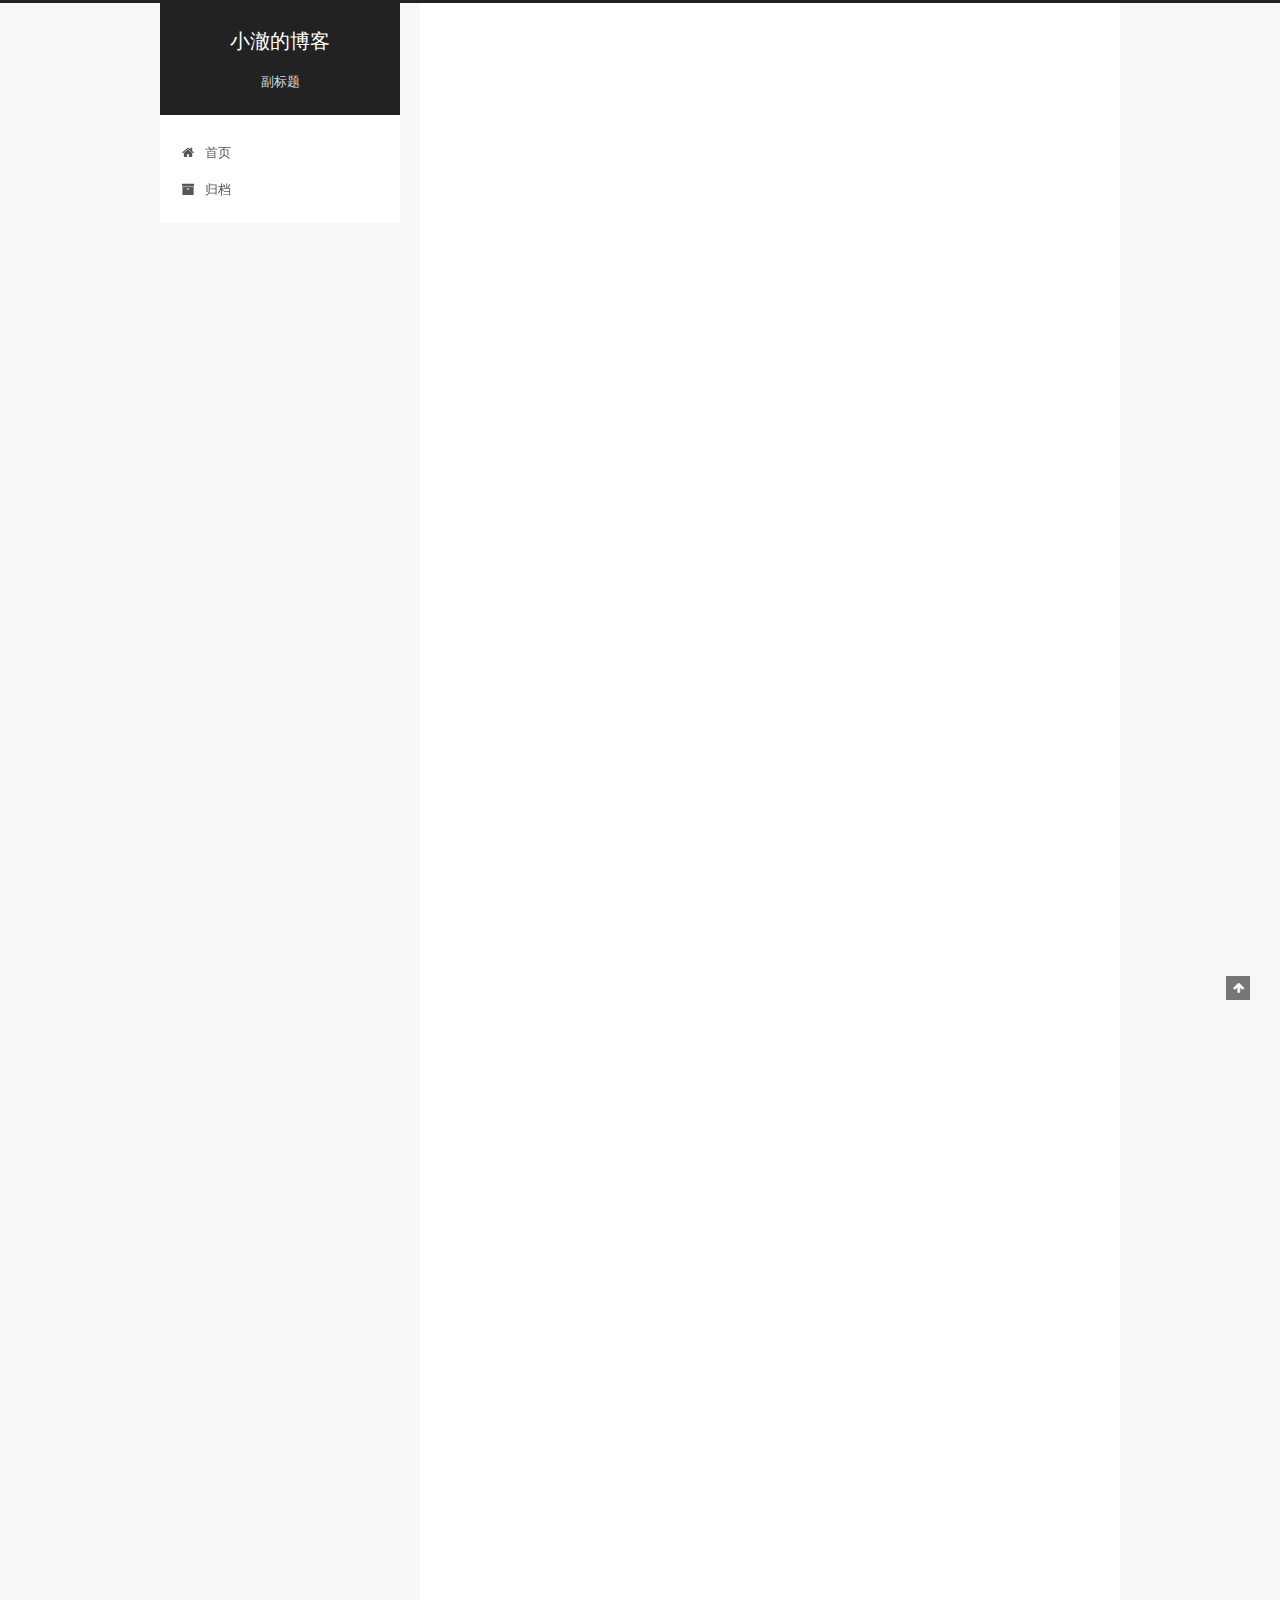
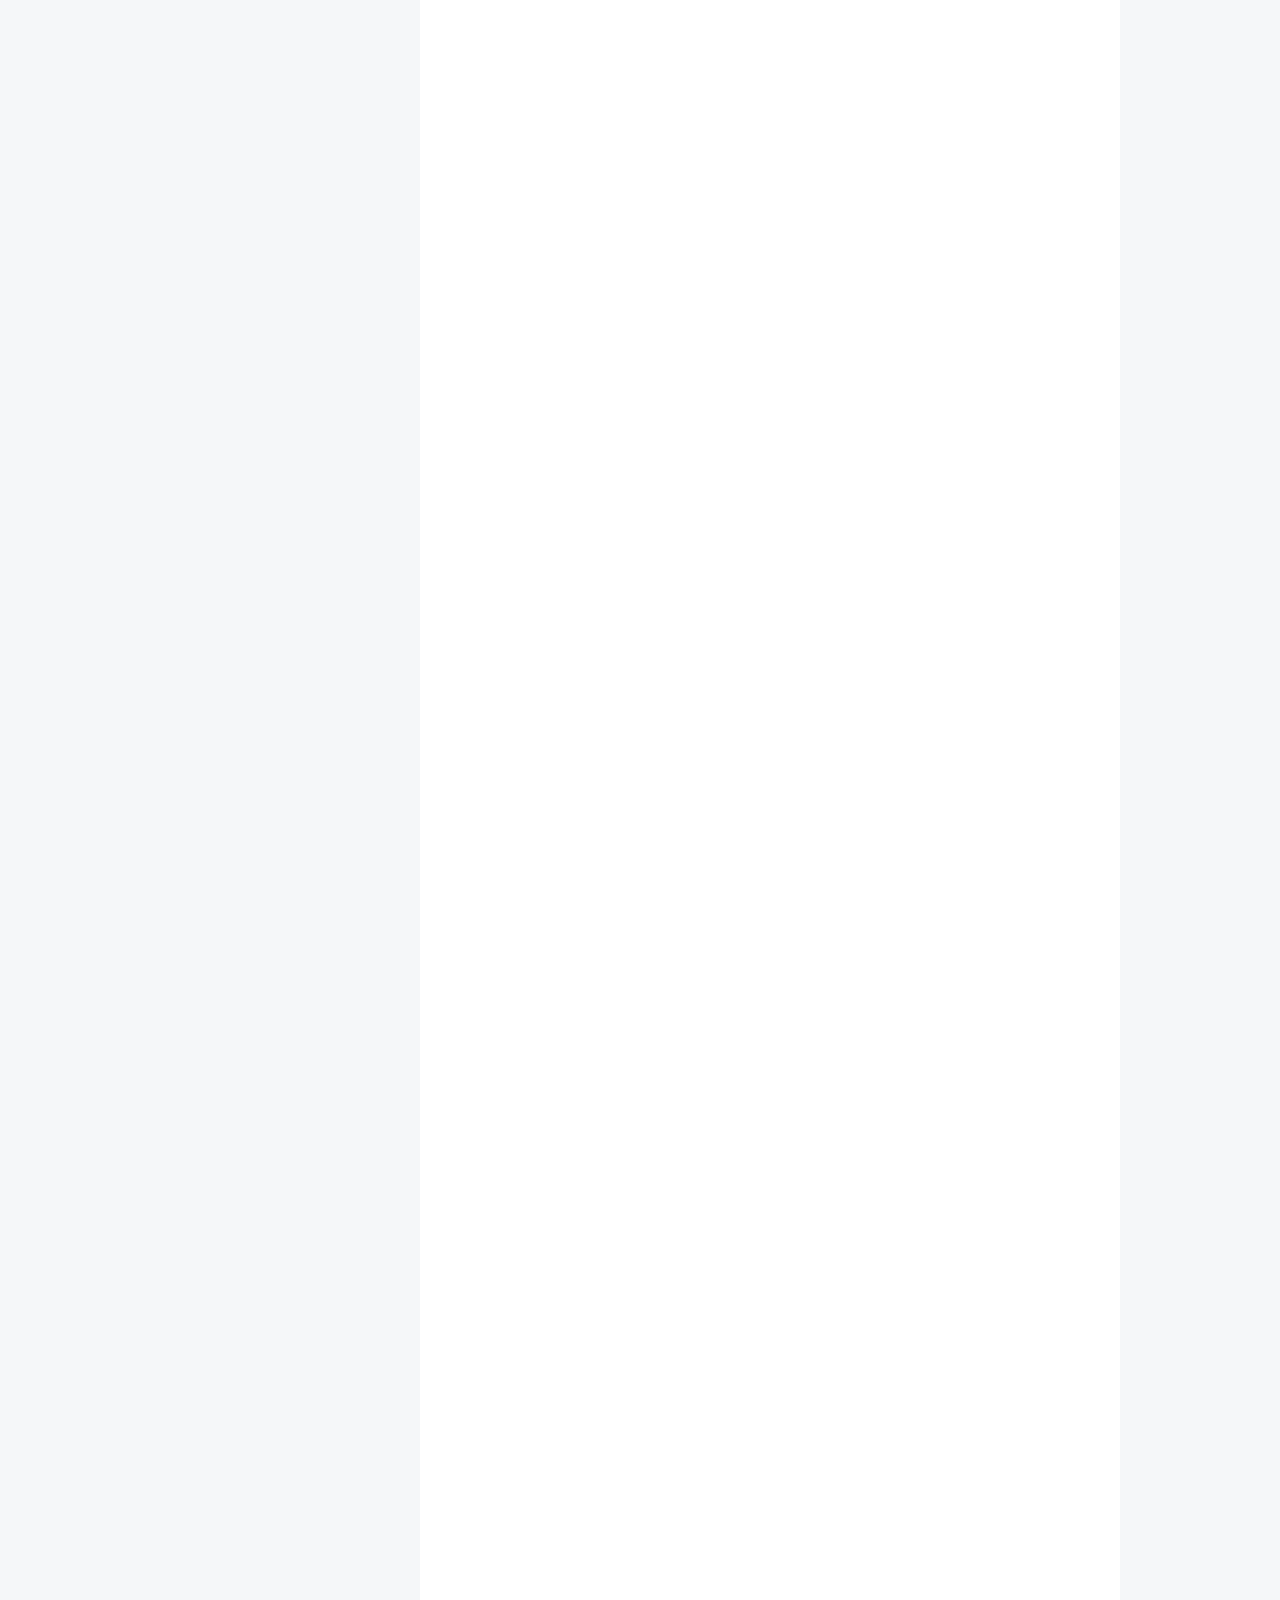
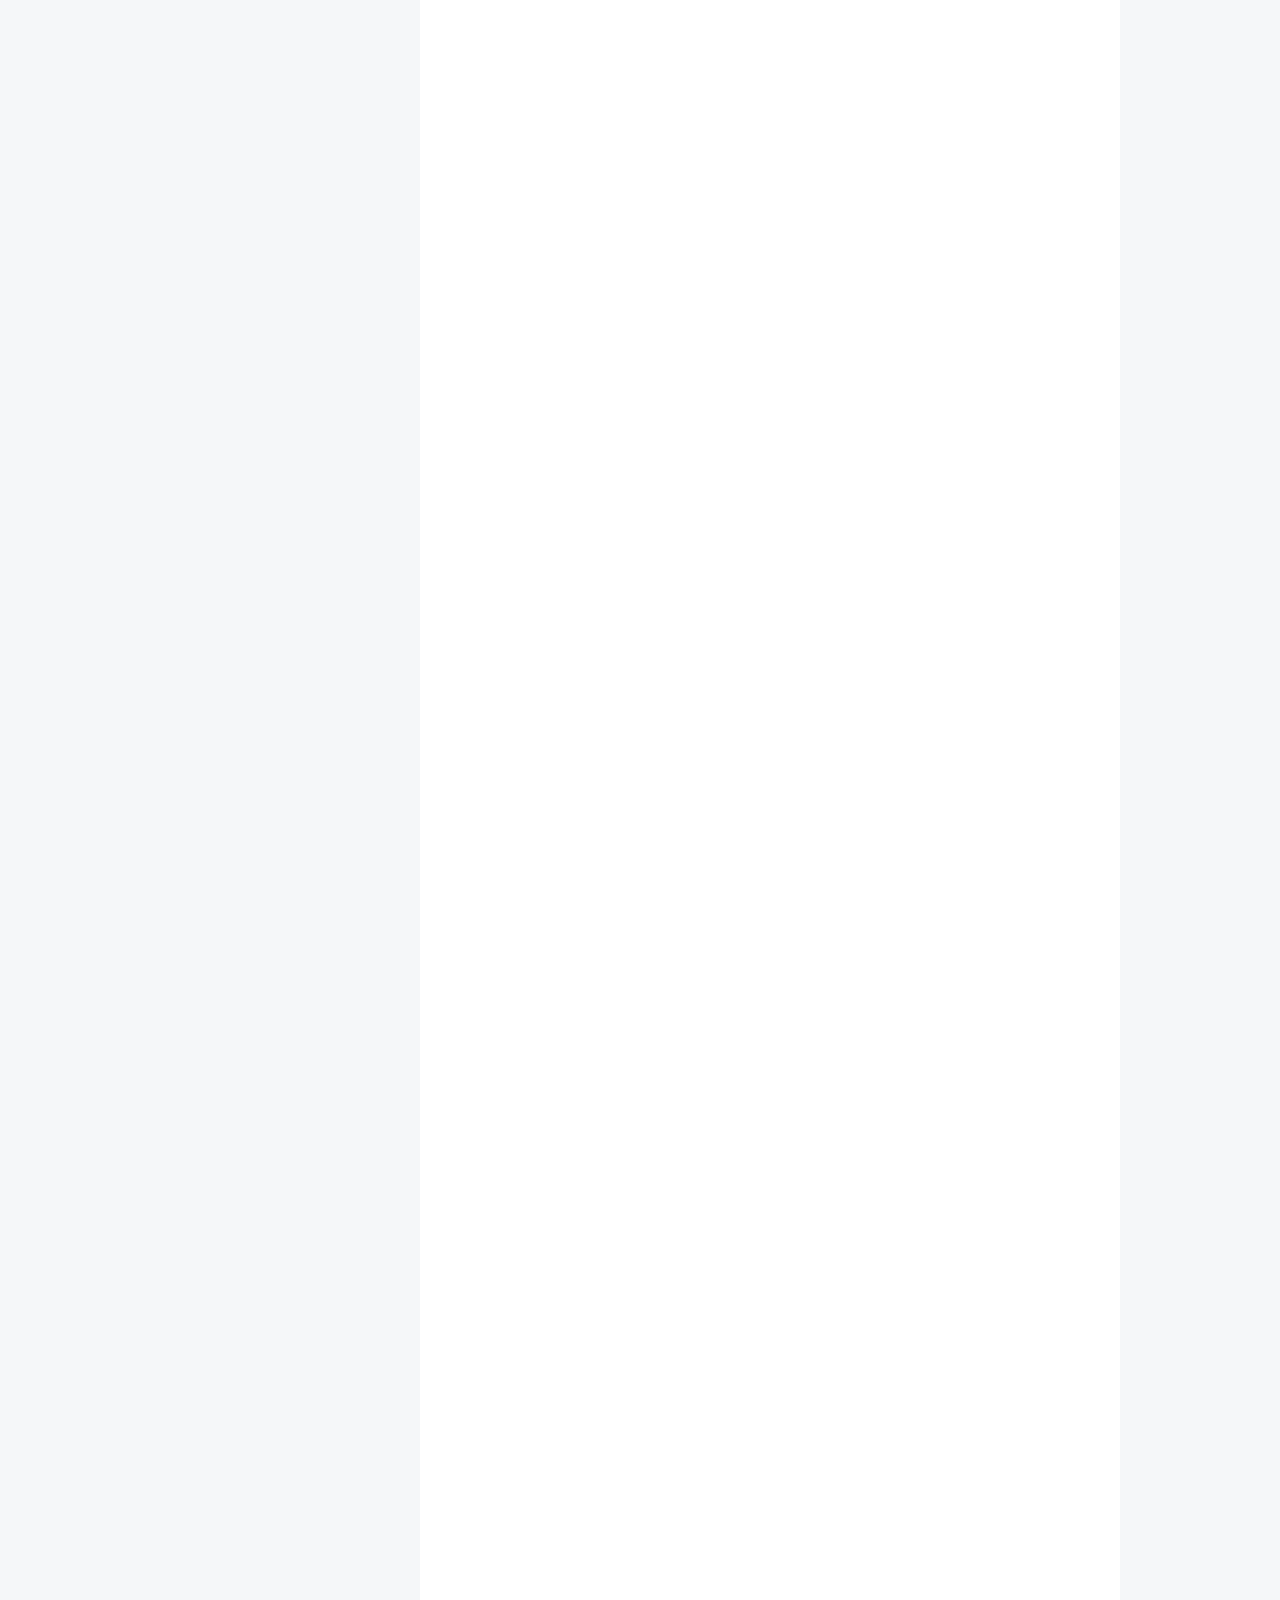
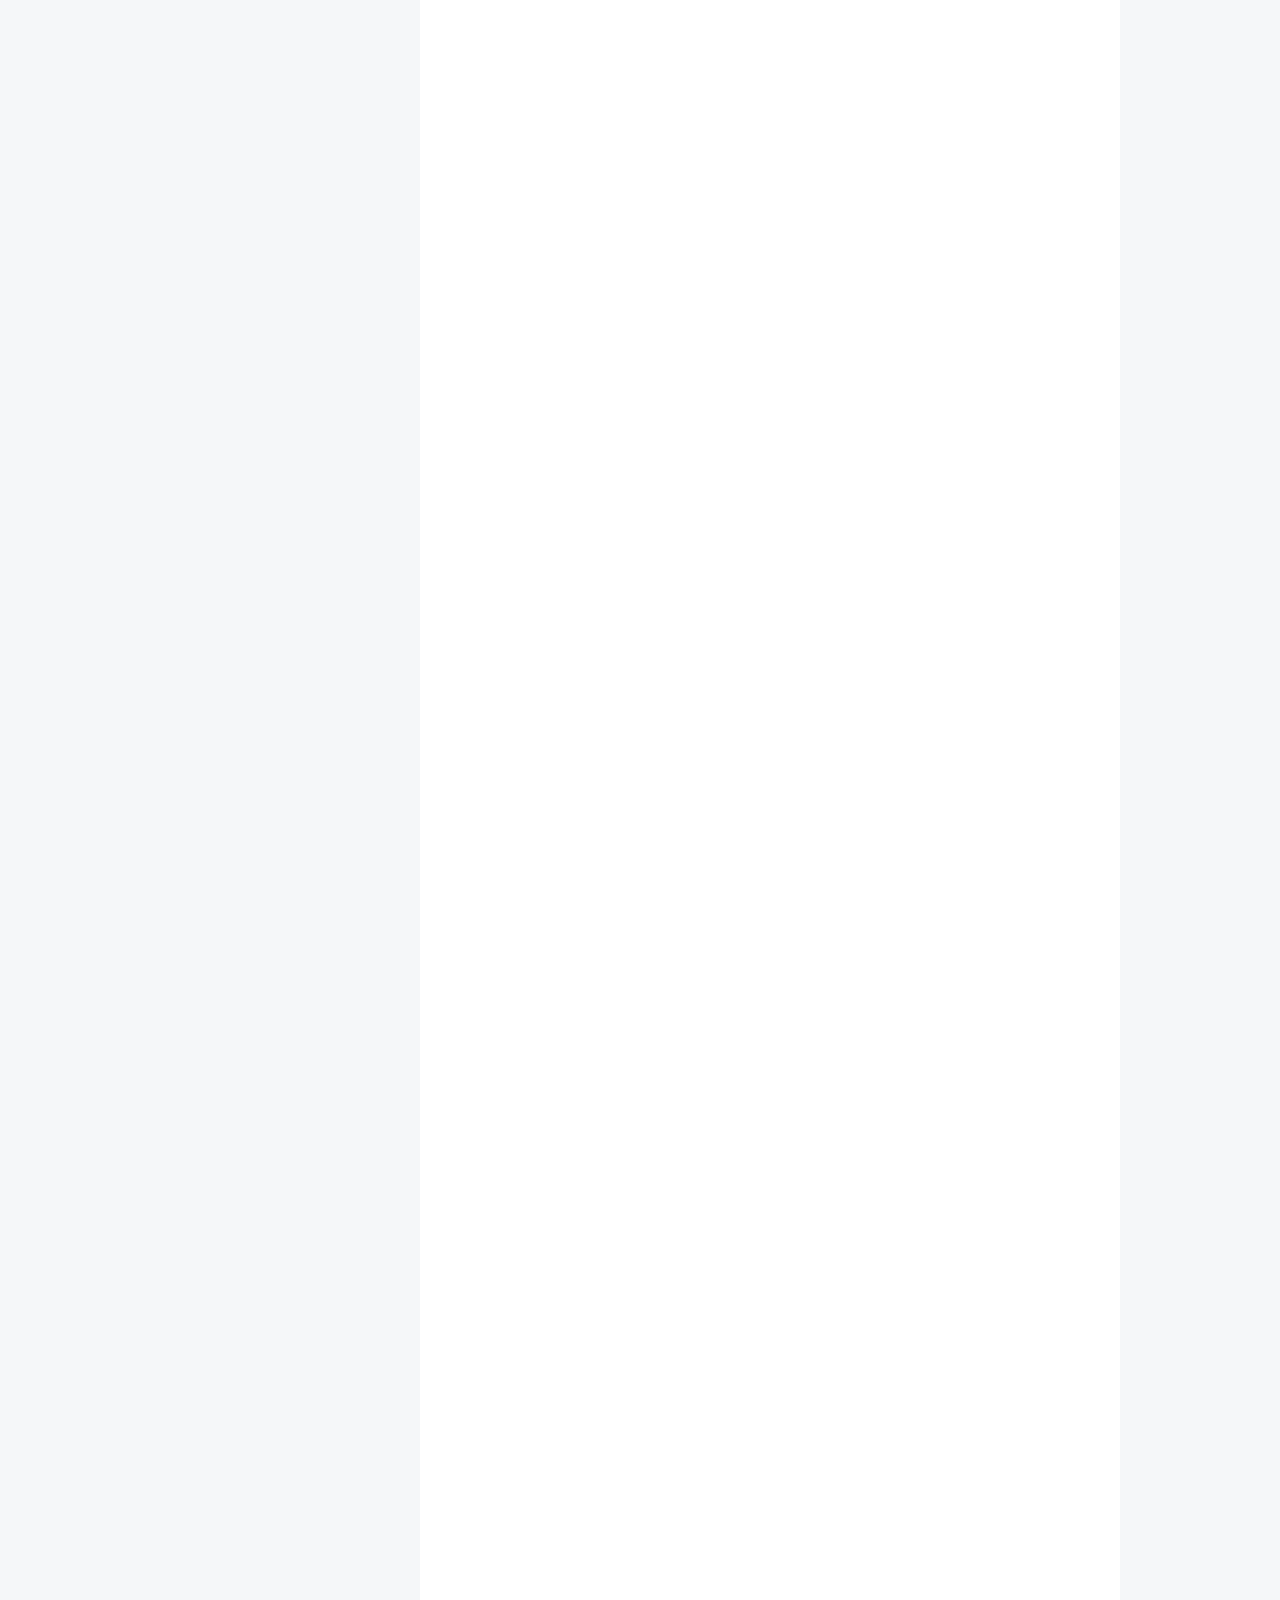
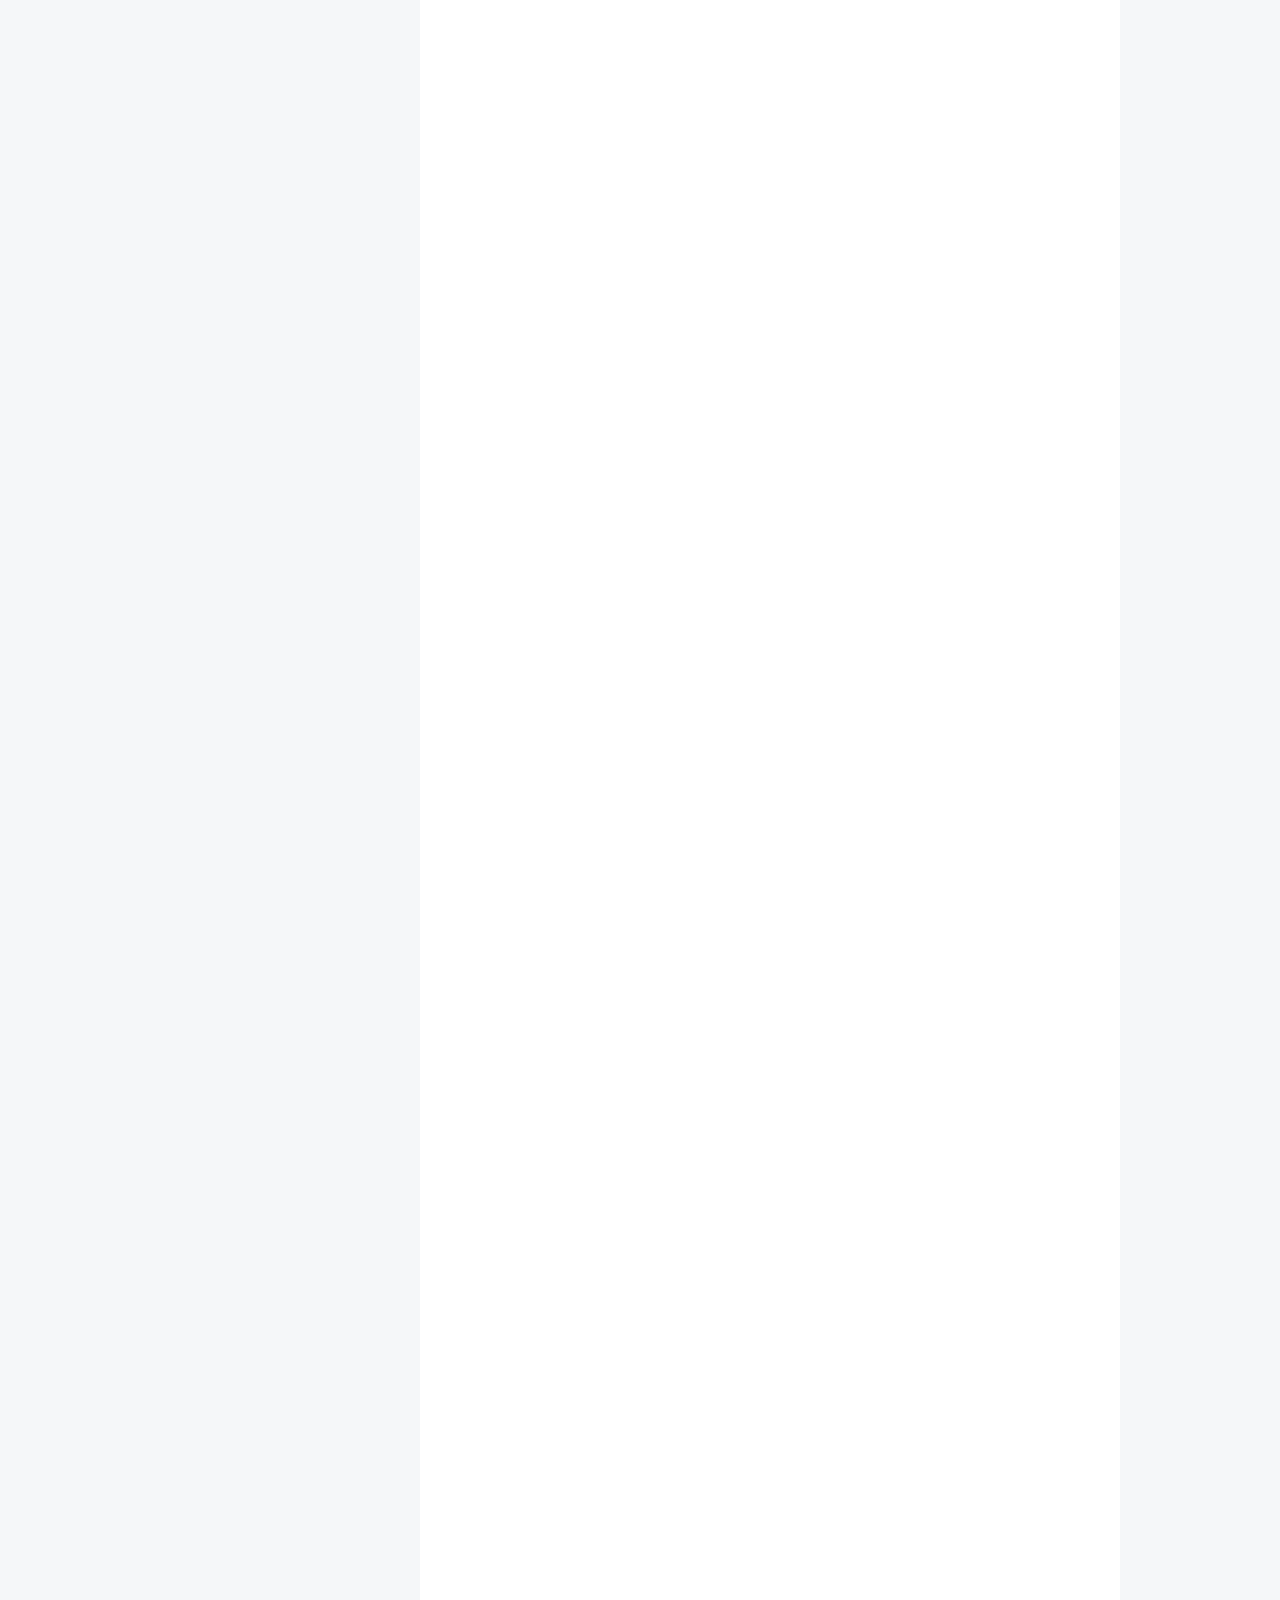
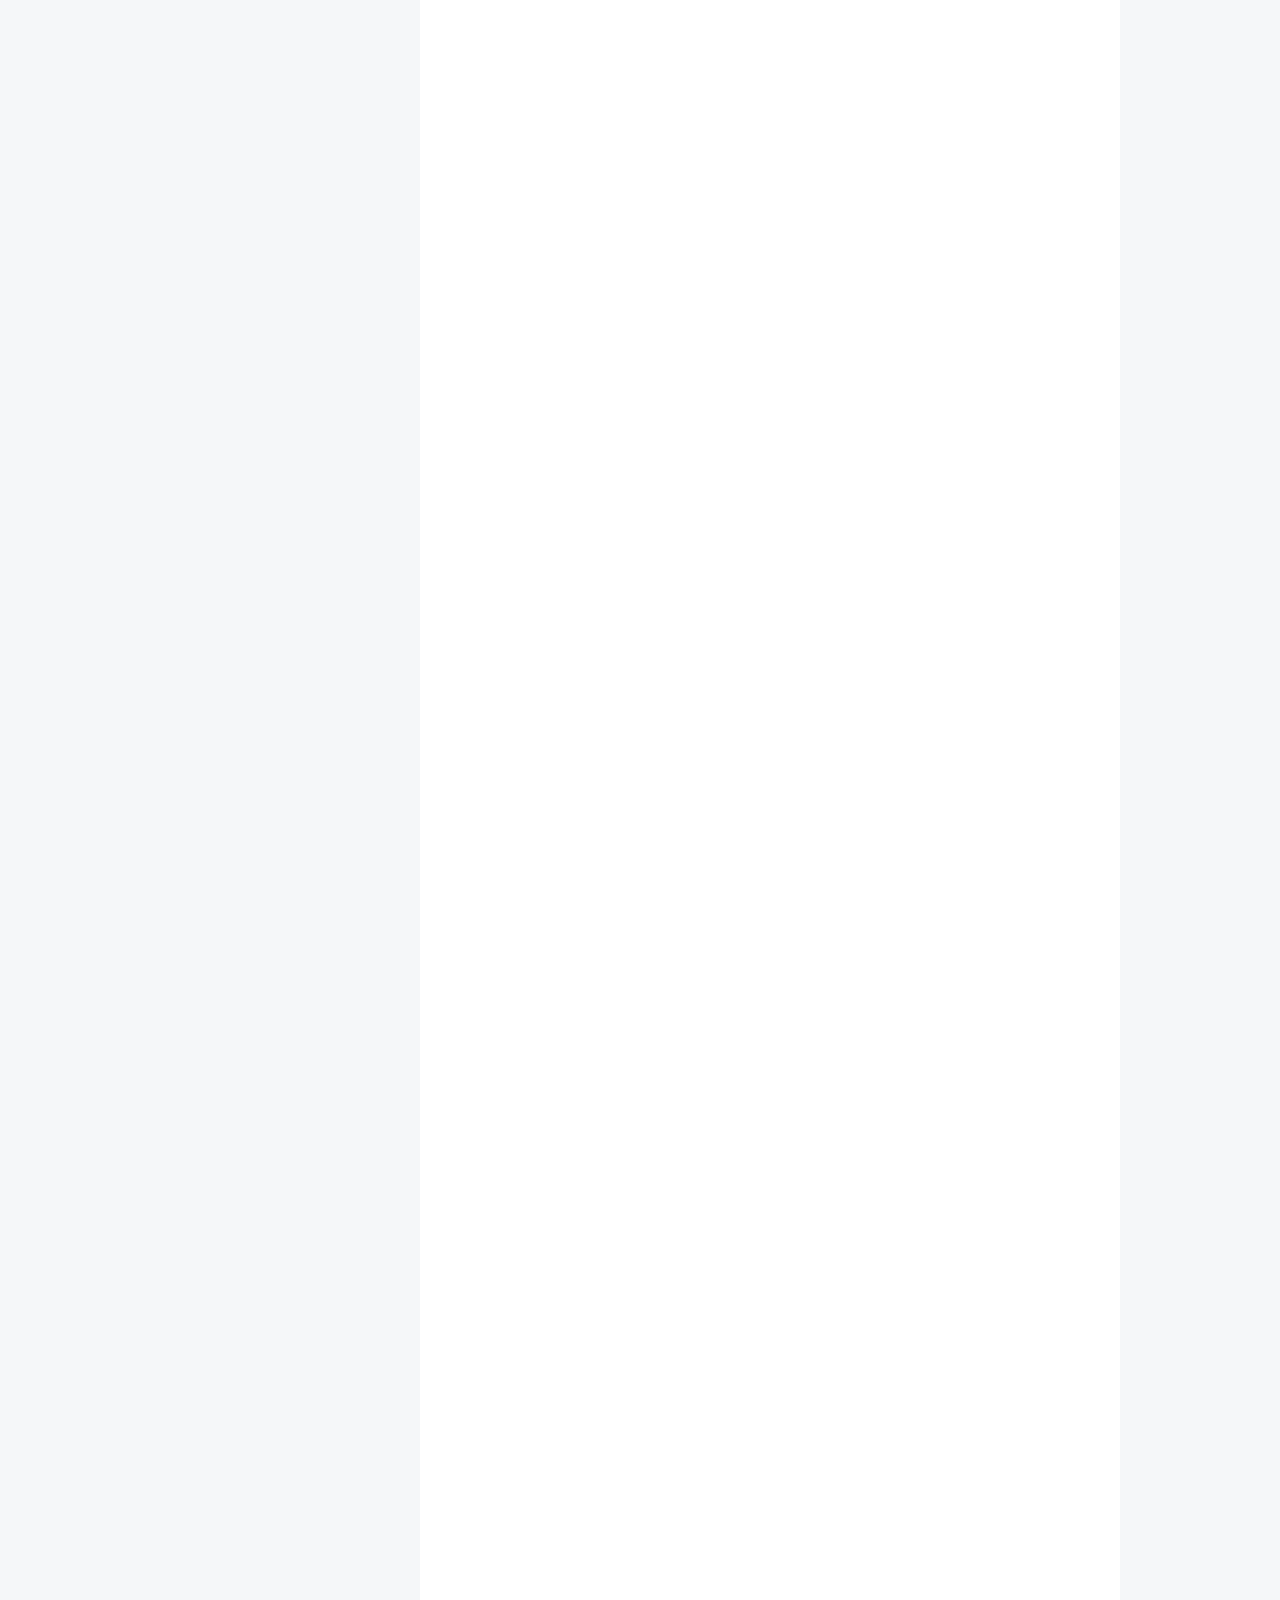
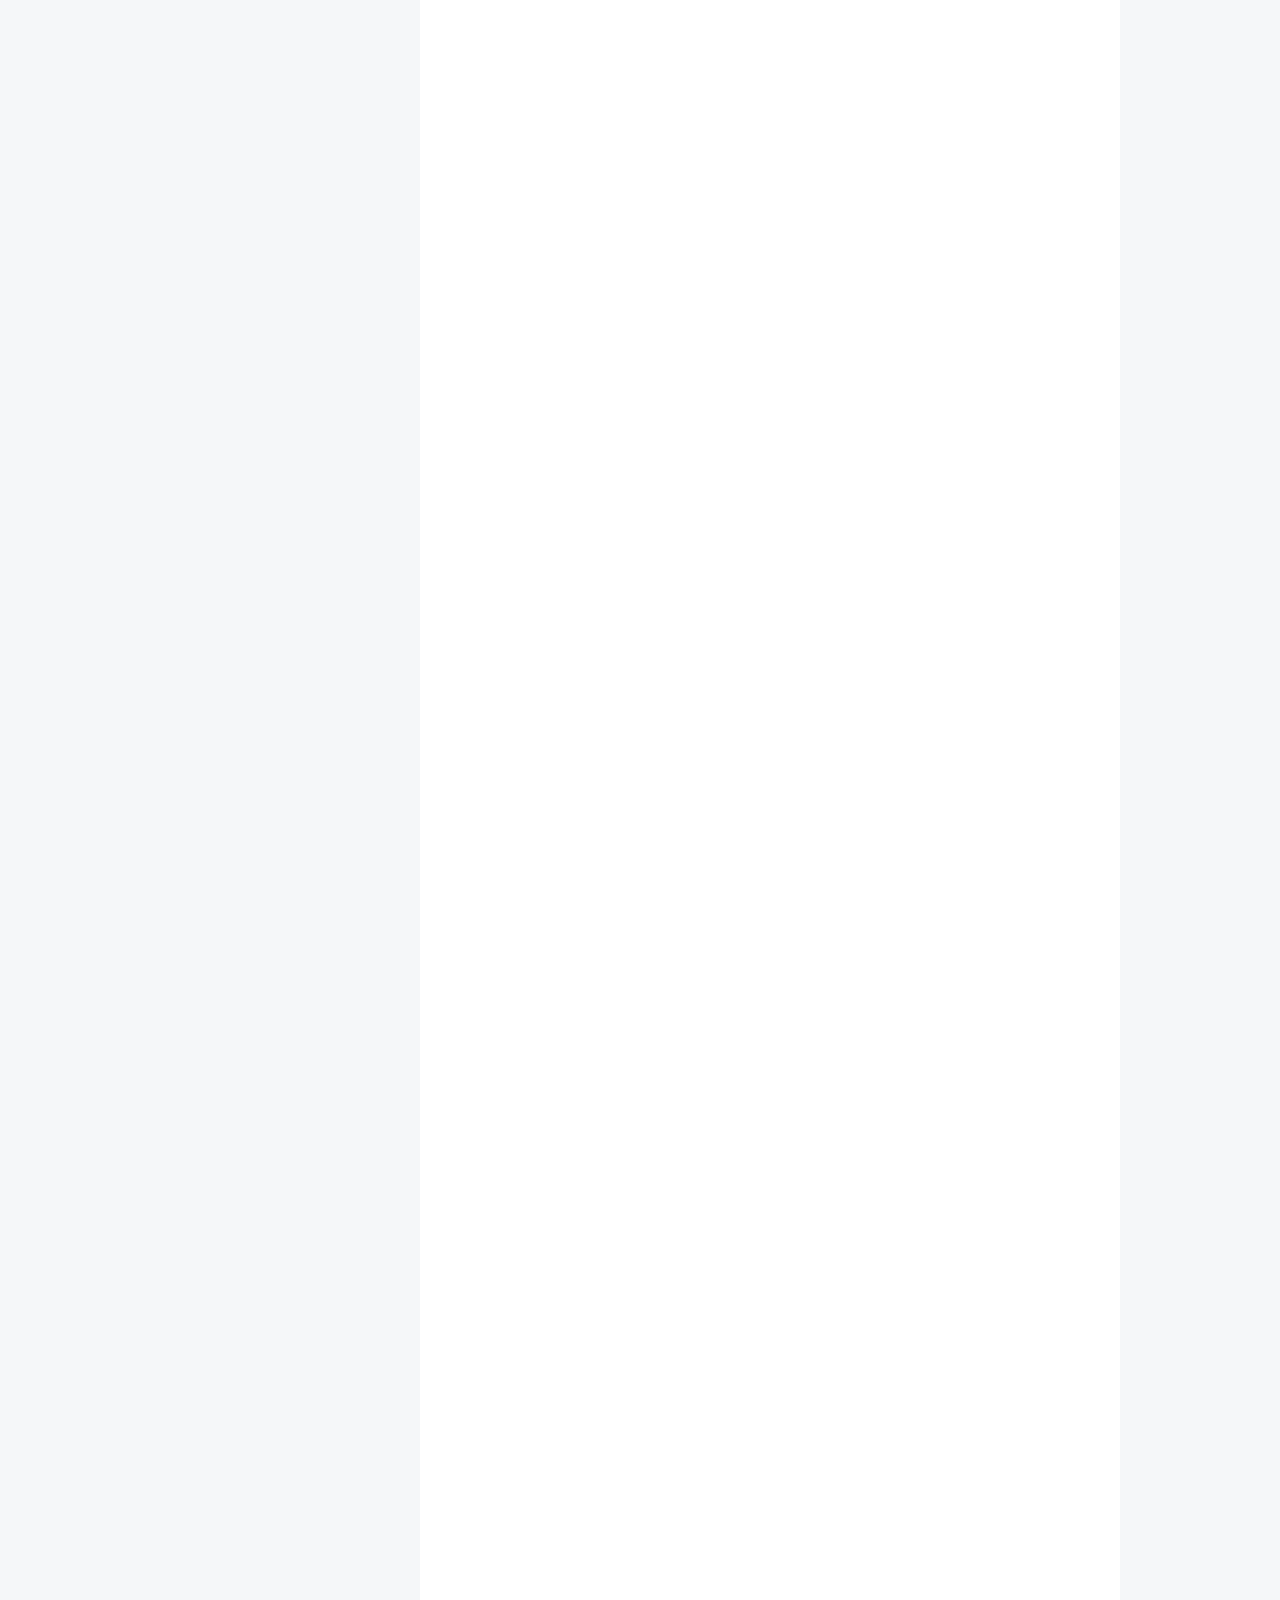
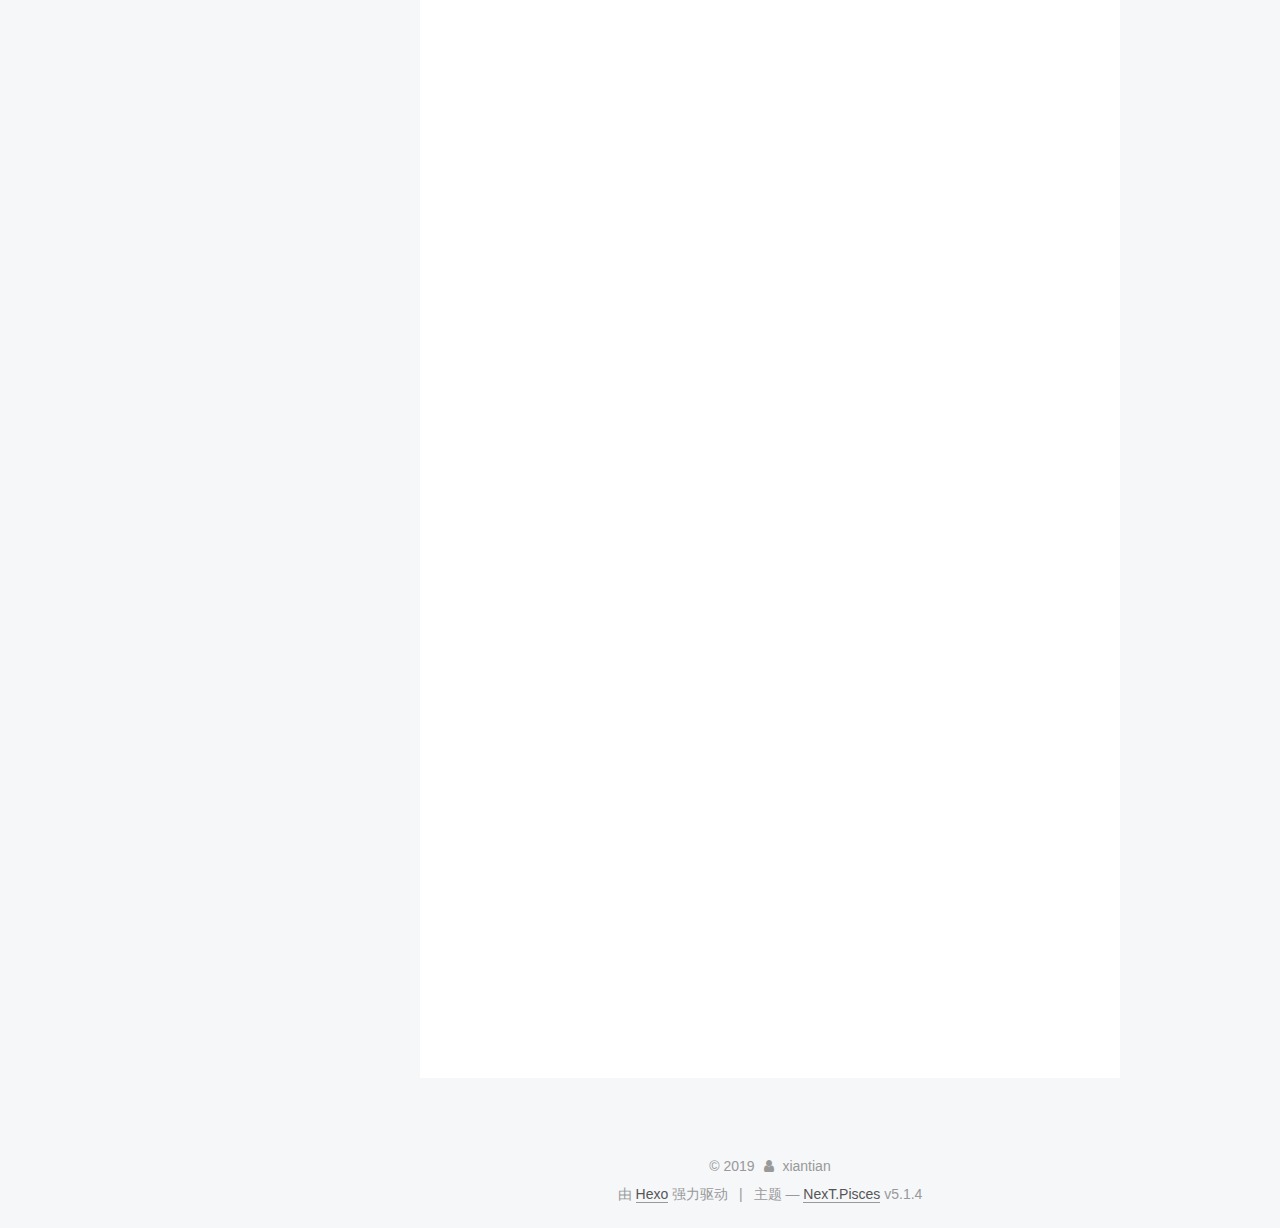
==== commit f05c7a73: "Site updated: 2019-03-25 20:48:12" ====
--- a/index.html
+++ b/index.html
@@ -303,15 +303,12 @@
             <ol>
 <li><p>介绍<br>1.1 定义<br>适配器模式，就是指定一个适配器Adapter，把一个类的接口变换成客户端所期待的另一种接口，从而使原本接口不匹配而无法一起工作的两个类能够在一起工作。<br>1.2 作用范围<br>当目标接口想要被适配类的功能，而目标接口又没有与之对应的调用方法，这时候就需要一个适配类来作为两者之间的衔接对象。<br>1.3 适配器模式种类<br>适配器模式又分为类适配器模式和对象适配器模式。</p>
 </li>
-<li><p>代码分析<br>2.1 类适配器模式：通过继承实现<br>2.1.1 目标接口（Target）<br>public interface Target{<br> //方法一<br> public void methodOne（）；<br>}  </p>
+<li><p>代码分析<br>2.1 类适配器模式：通过继承实现<br>2.1.1 目标接口（Target）<br>public interface Target{<br> //方法一<br> public void methodOne（）；<br>}<br>2.1.2 被适配类（Adaptee）<br>public class Adaptee{<br> //方法二<br> public void methodTwo（）{<br> System.out.println(“这是方法二”);<br>}<br>}<br>2.1.3 适配器类（Adapter）<br>public class Adapter extends Adaptee implements Target{<br> public void methodOne(){</p>
+<pre><code>this.methodTwo();
+</code></pre><p> }<br>} </p>
 </li>
 </ol>
-<p>2.1.2 被适配类（Adaptee）<br>public class Adaptee{<br>    //方法二<br>    public void methodTwo（）{<br>    System.out.println(“这是方法二”);<br>}<br>}</p>
-<p>2.1.3 适配器类（Adapter）<br>public class Adapter extends Adaptee implements Target{<br>    public void methodOne(){<br>        this.methodTwo();<br>    }<br>} </p>
-<p>2.2 对象适配器模式：通过创建对象实现<br>2.2.1 目标接口（Target）<br>public interface Target{<br>    //方法一<br>    public void methodOne（）；<br>}  </p>
-<p>2.2.2 被适配类（Adaptee）</p>
-<p>public class Adaptee{<br>    //方法二<br>    public void methodTwo（）{<br>    System.out.println(“这是方法二”);<br>}<br>}</p>
-<p>2.2.3 适配类(Adapter)<br>public class Adapter implements  Target{<br>    private Adaptee adaptee = null;<br>    public Adaptee(Adaptee adaptee){<br>        this.adaptee = adaptee;<br>    }<br>    public void methodOne(){<br>    this.adaptee.methodTwo();<br>}<br>}</p>
+<p>2.2 对象适配器模式：通过创建对象实现<br>2.2.1 目标接口（Target）<br>public interface Target{<br>    //方法一<br>    public void methodOne（）；<br>}<br>2.2.2 被适配类（Adaptee）<br>public class Adaptee{<br>    //方法二<br>    public void methodTwo（）{<br>    System.out.println(“这是方法二”);<br>}<br>}<br>2.2.3 适配类(Adapter)<br>public class Adapter implements  Target{<br>    private Adaptee adaptee = null;<br>    public Adaptee(Adaptee adaptee){<br>        this.adaptee = adaptee;<br>    }<br>    public void methodOne(){<br>    this.adaptee.methodTwo();<br>}<br>}</p>
 <ol start="3">
 <li>应用场景<br>系统需要复用现有类，而该类的接口不符合系统的需求，可以使用适配器模式使得原本由于接口不兼容而不能一起工作的那些类可以一起工作；<br>多个组件功能类似，但接口不统一且可能会经常切换时，可使用适配器模式，使得客户端可以以统一的接口使用它们</li>
 </ol>
--- a/css/main.css
+++ b/css/main.css
@@ -1823,7 +1823,7 @@
   width: 4px;
   height: 4px;
   border-radius: 50%;
-  background: #2affff;
+  background: #e2752b;
 }
 .links-of-blogroll {
   font-size: 13px;
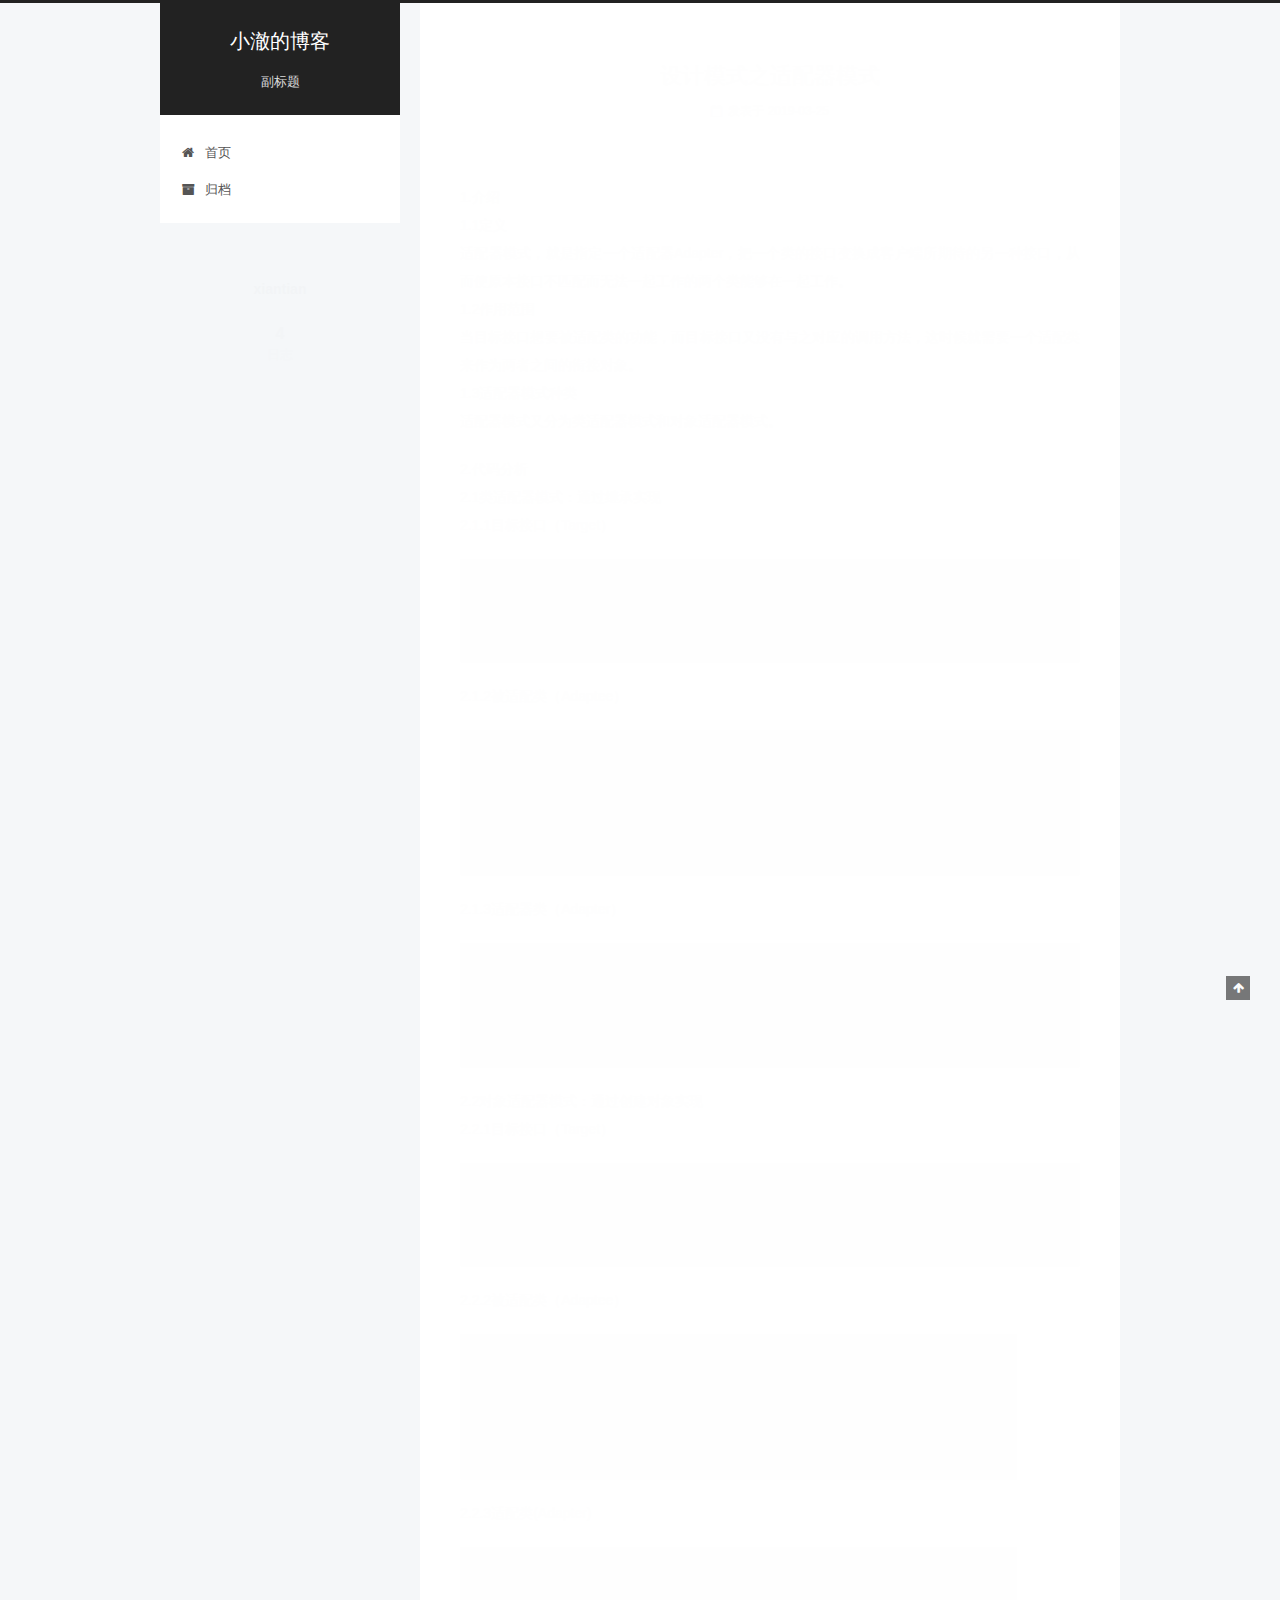
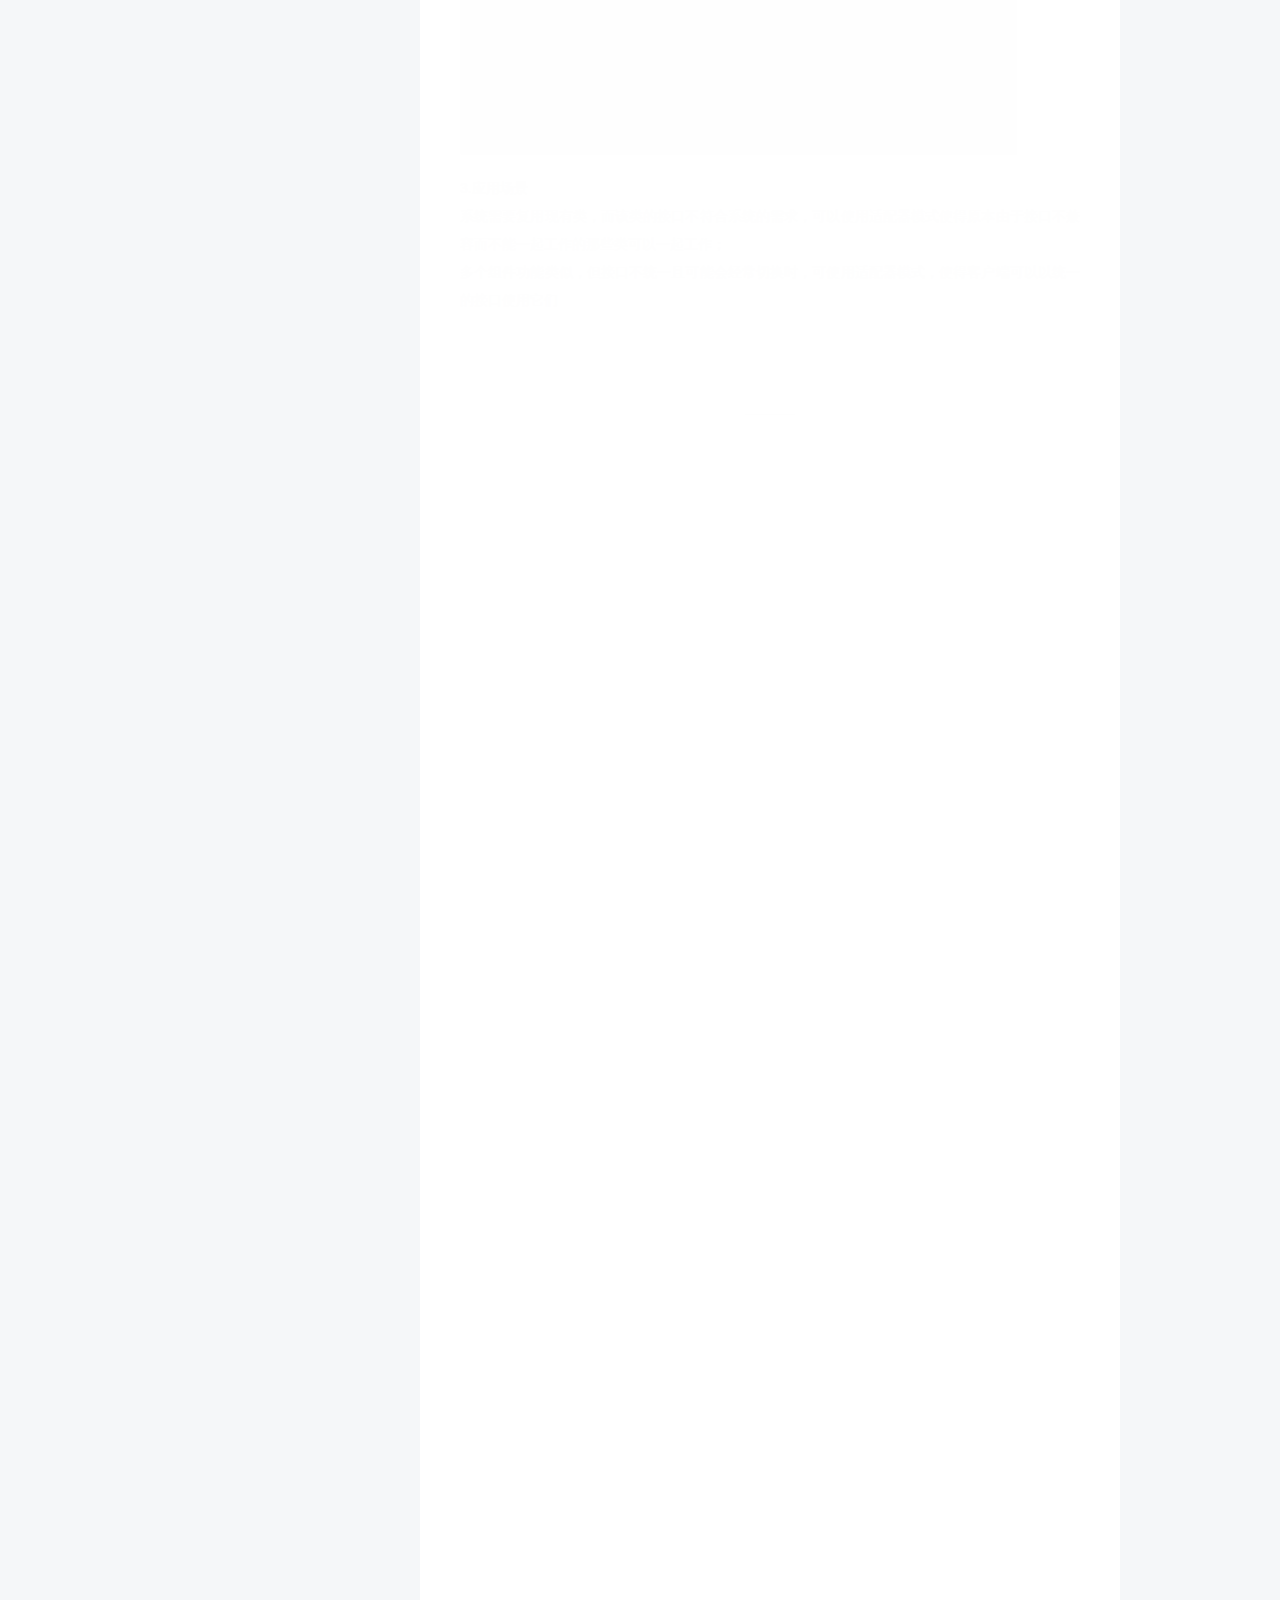
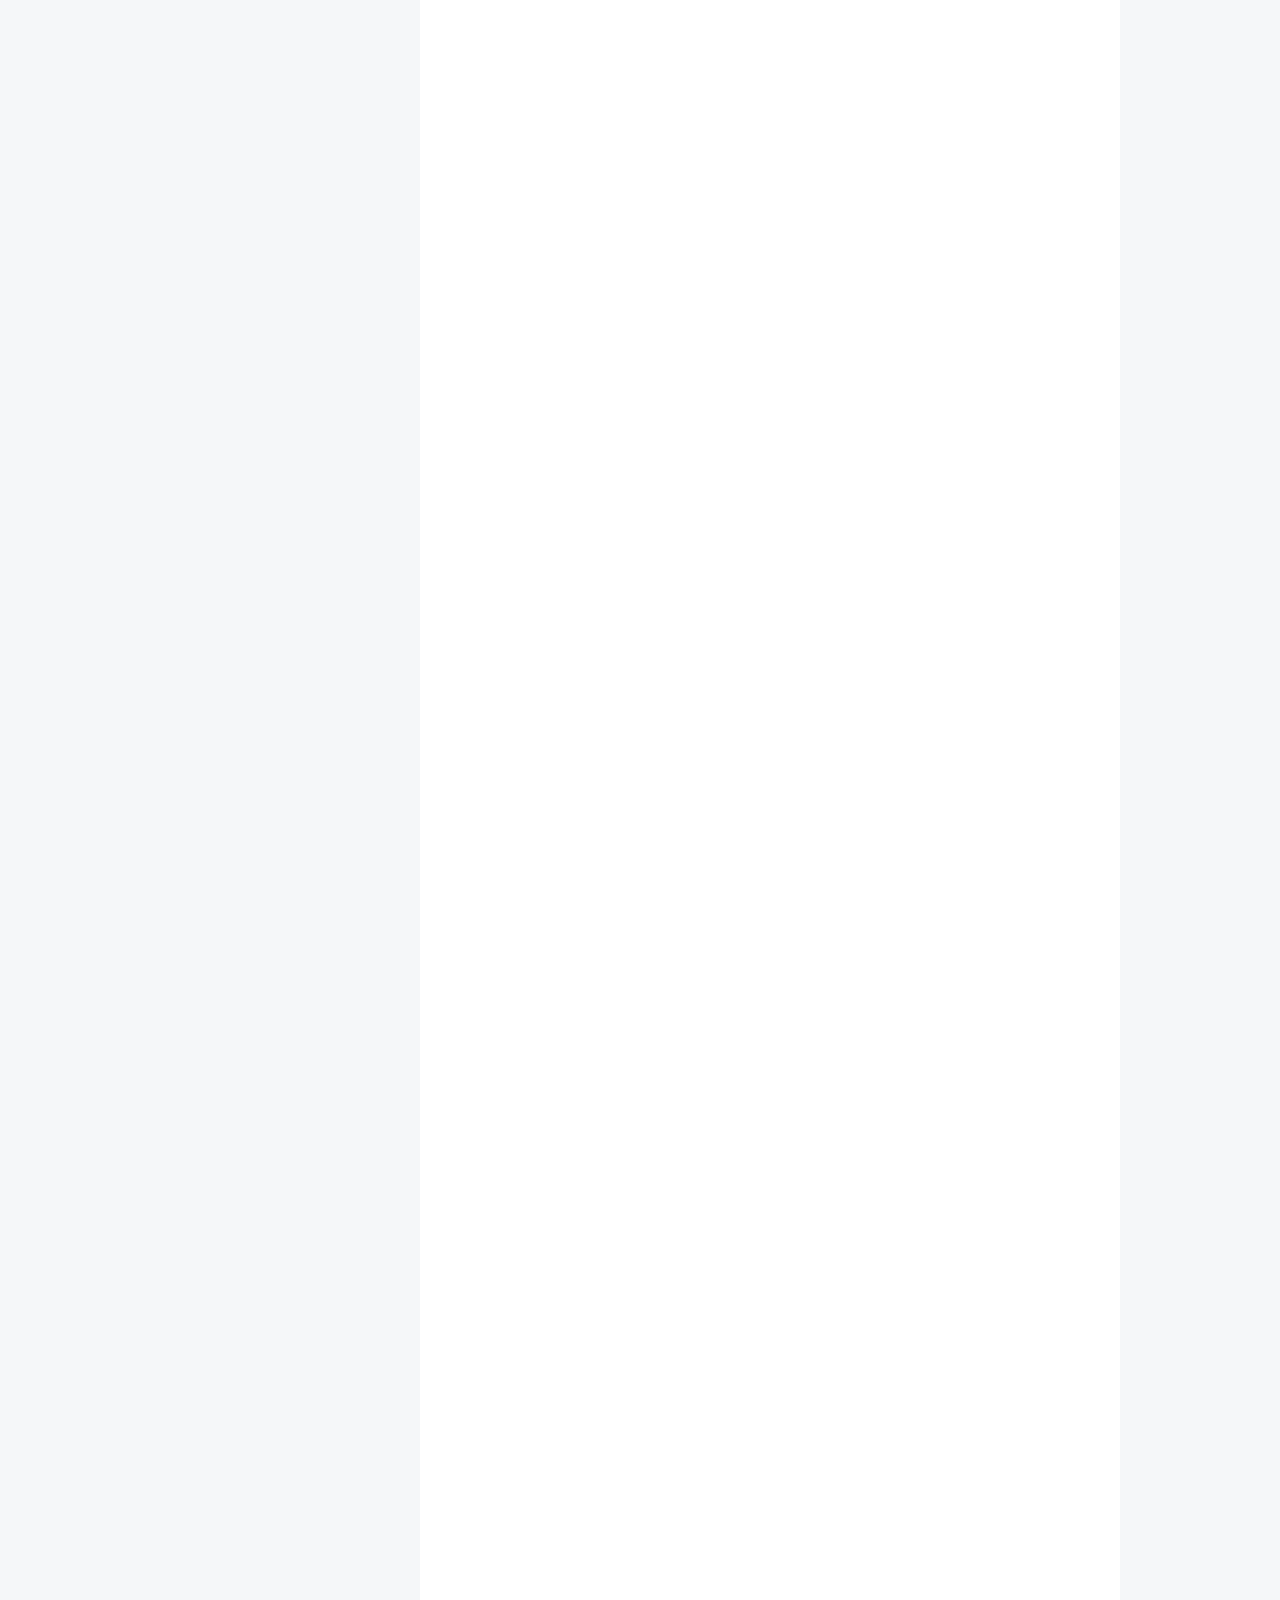
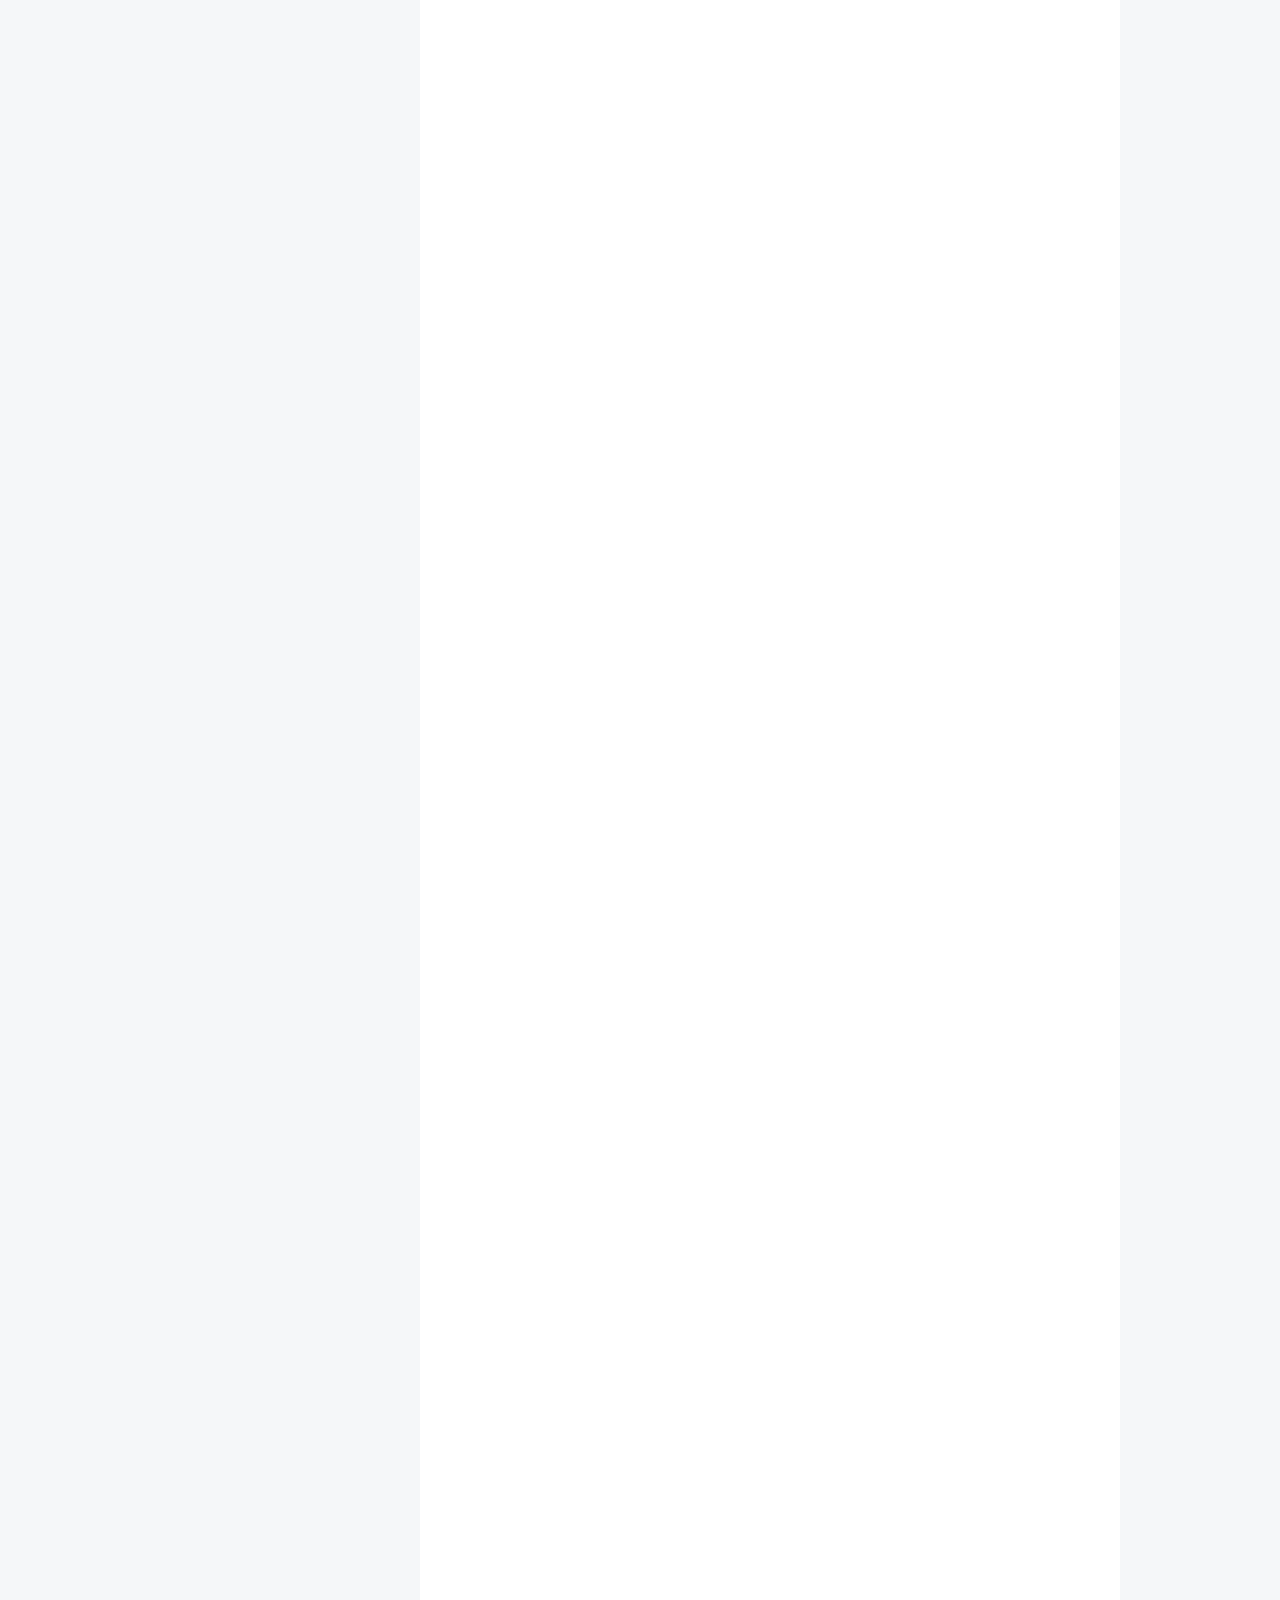
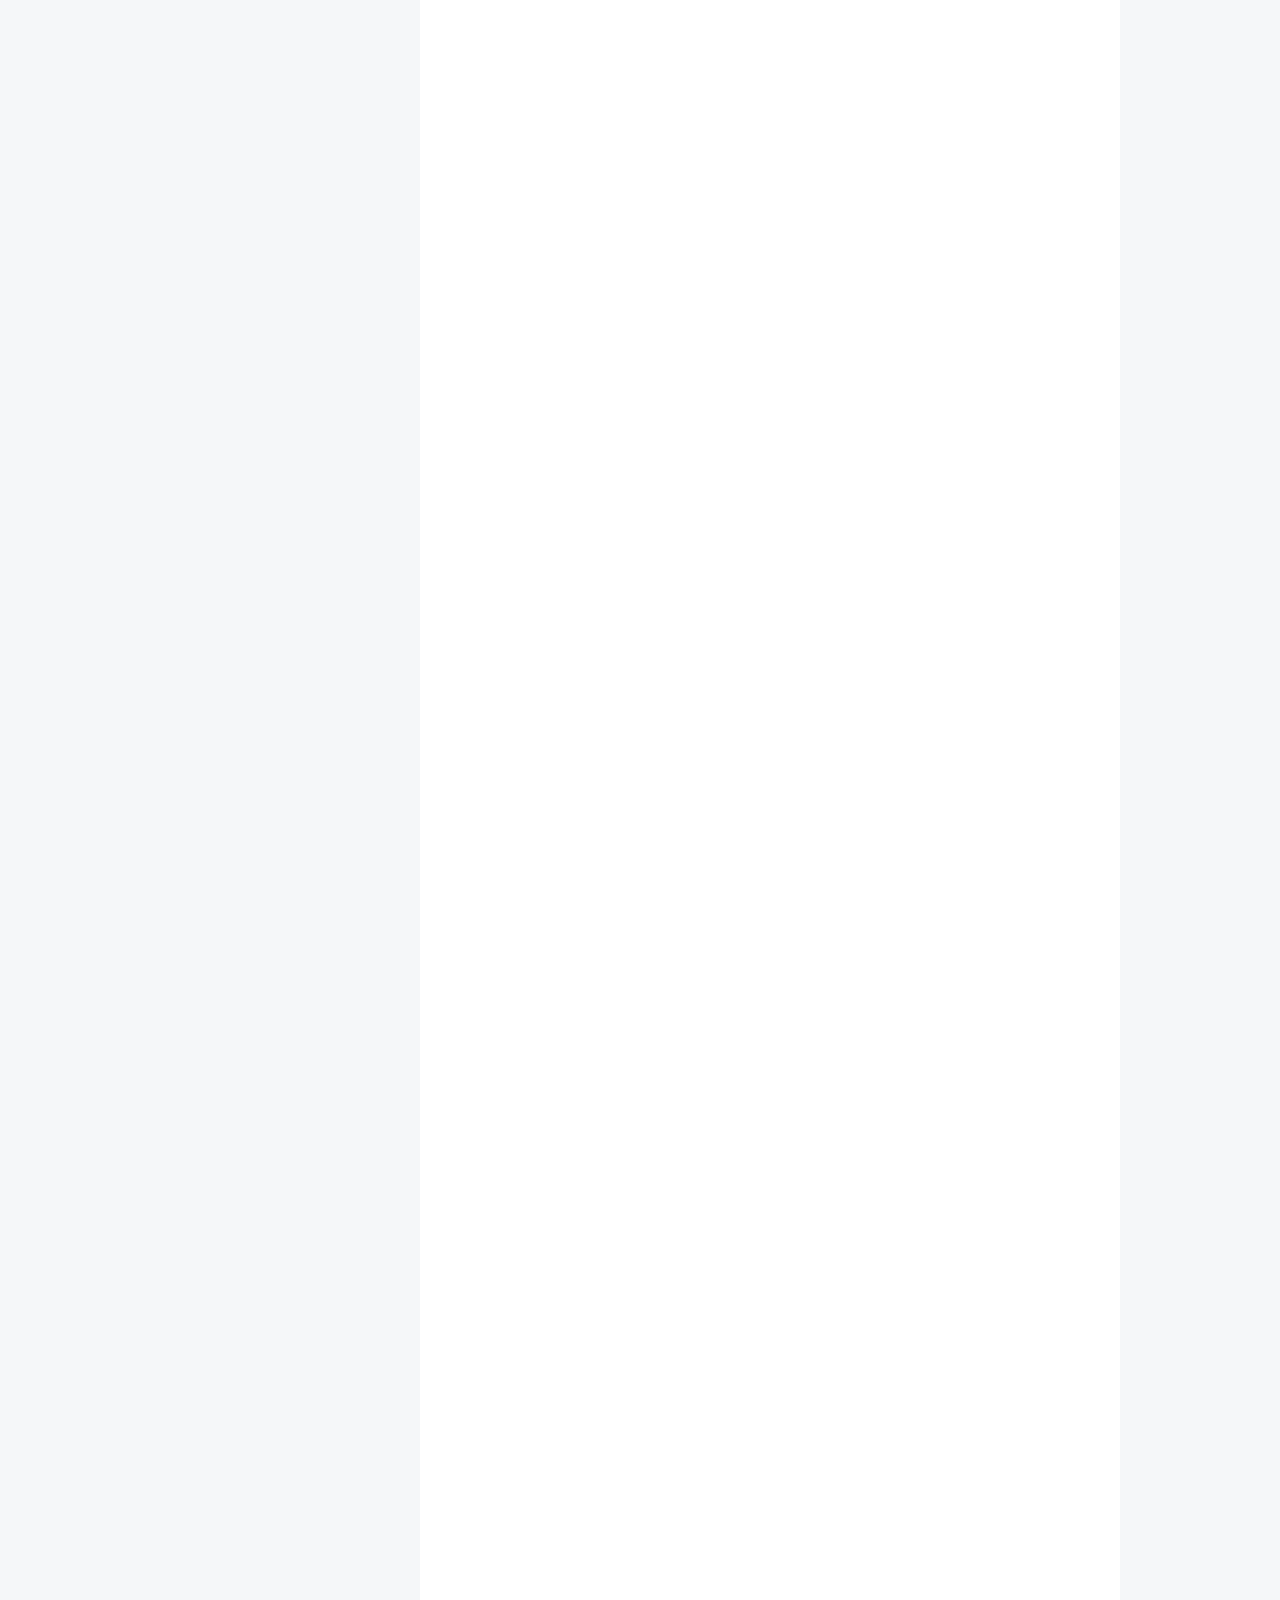
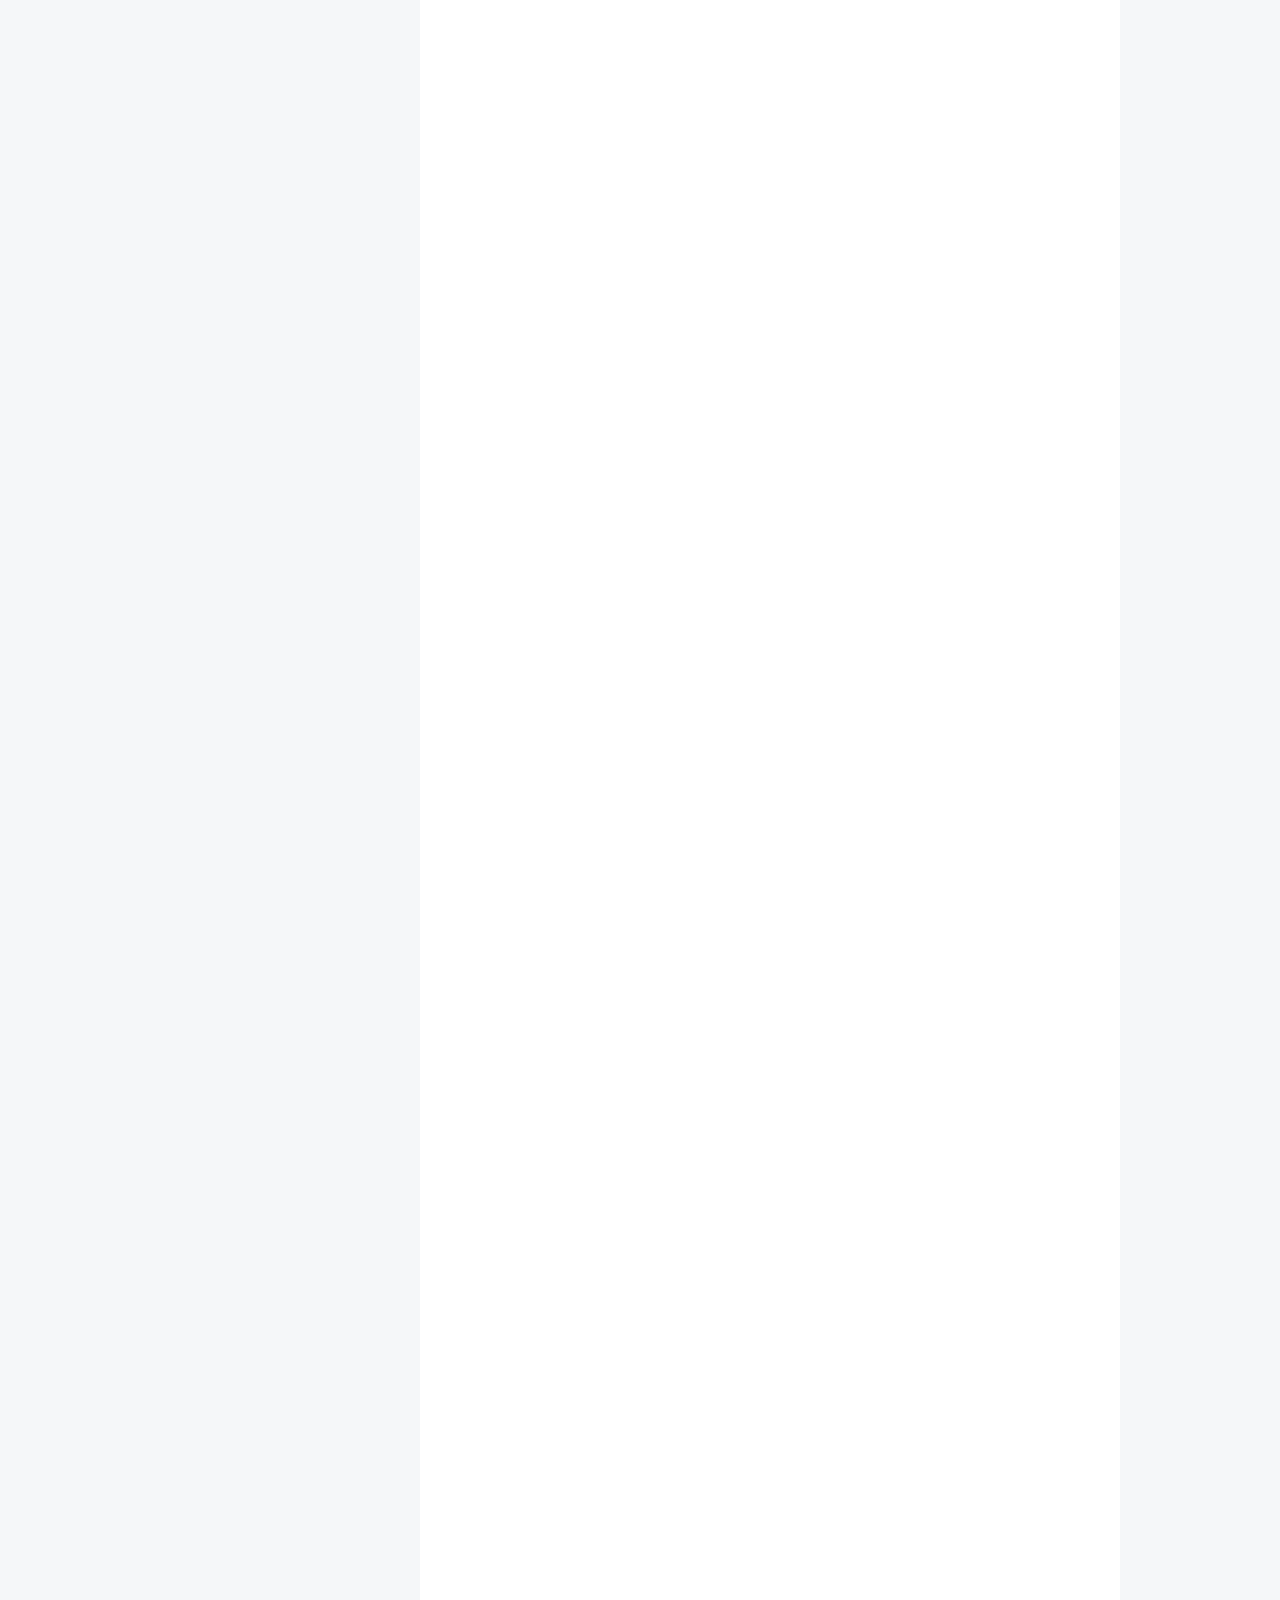
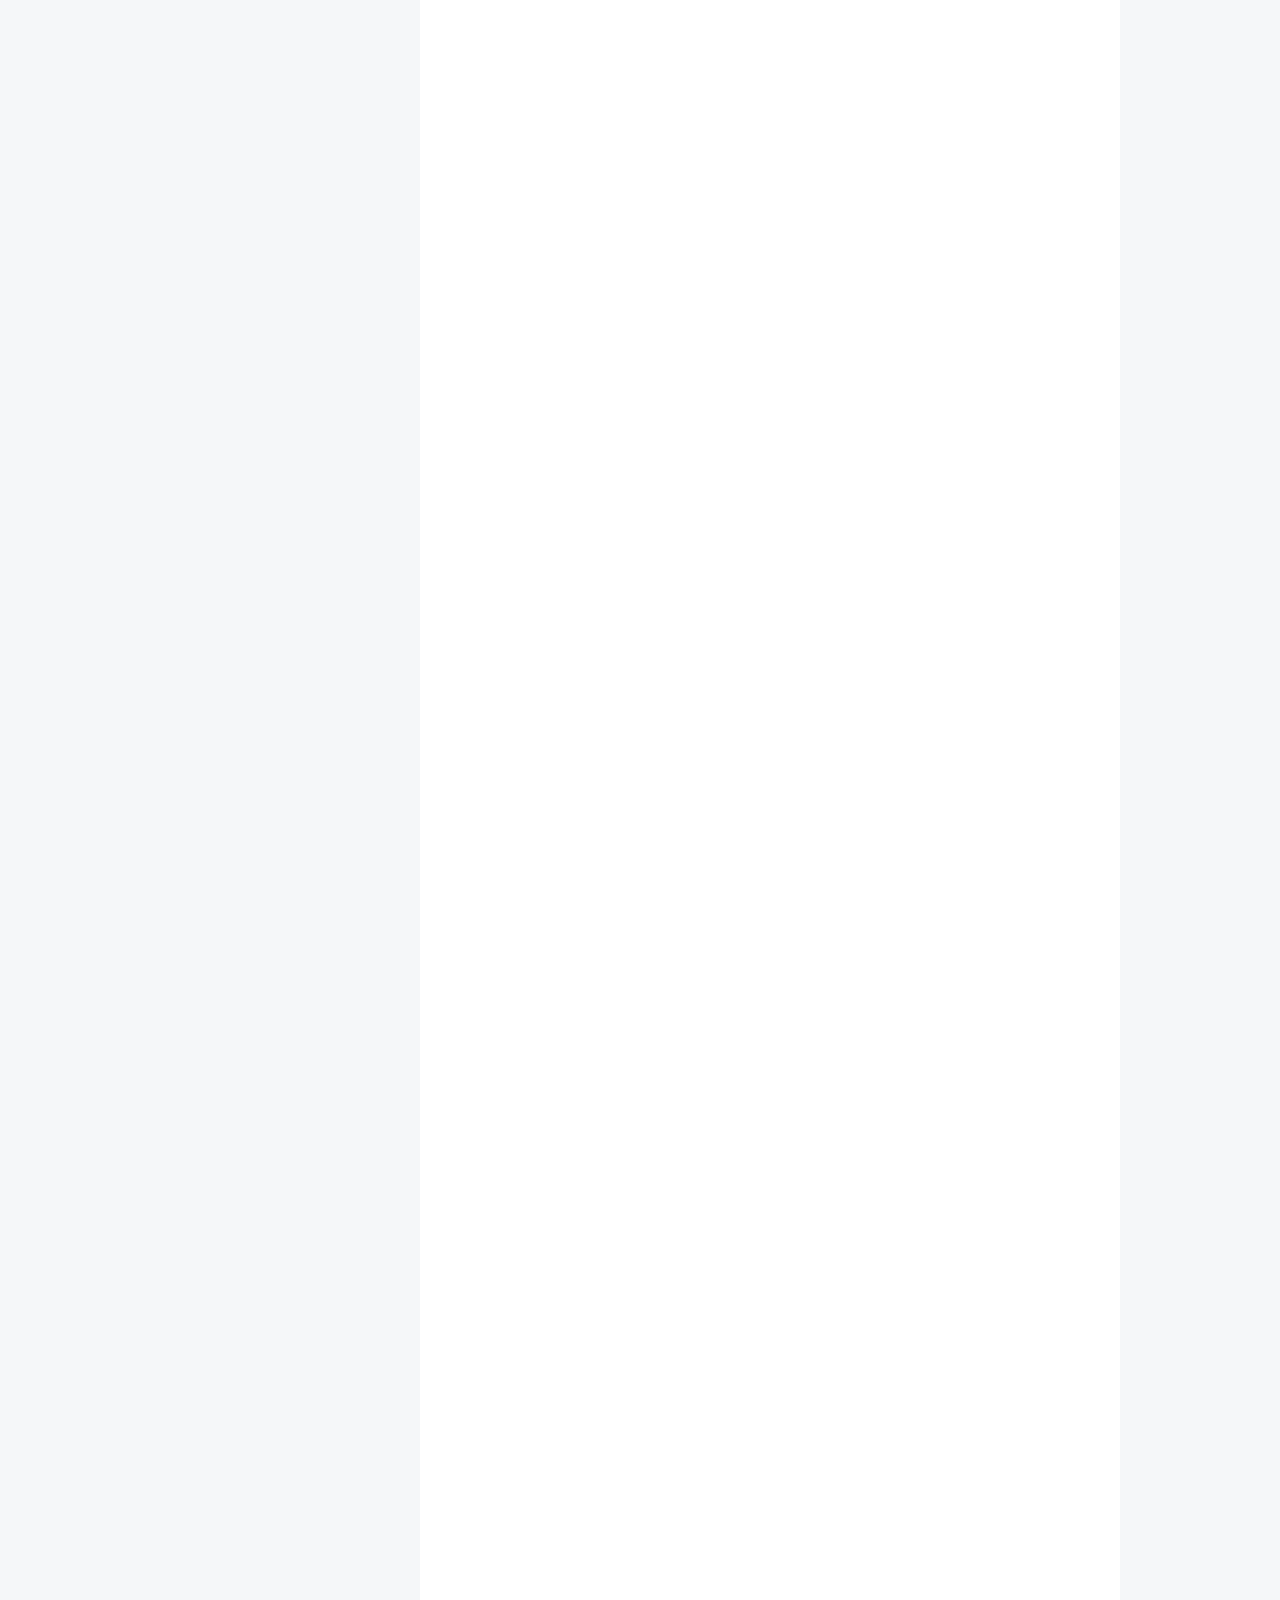
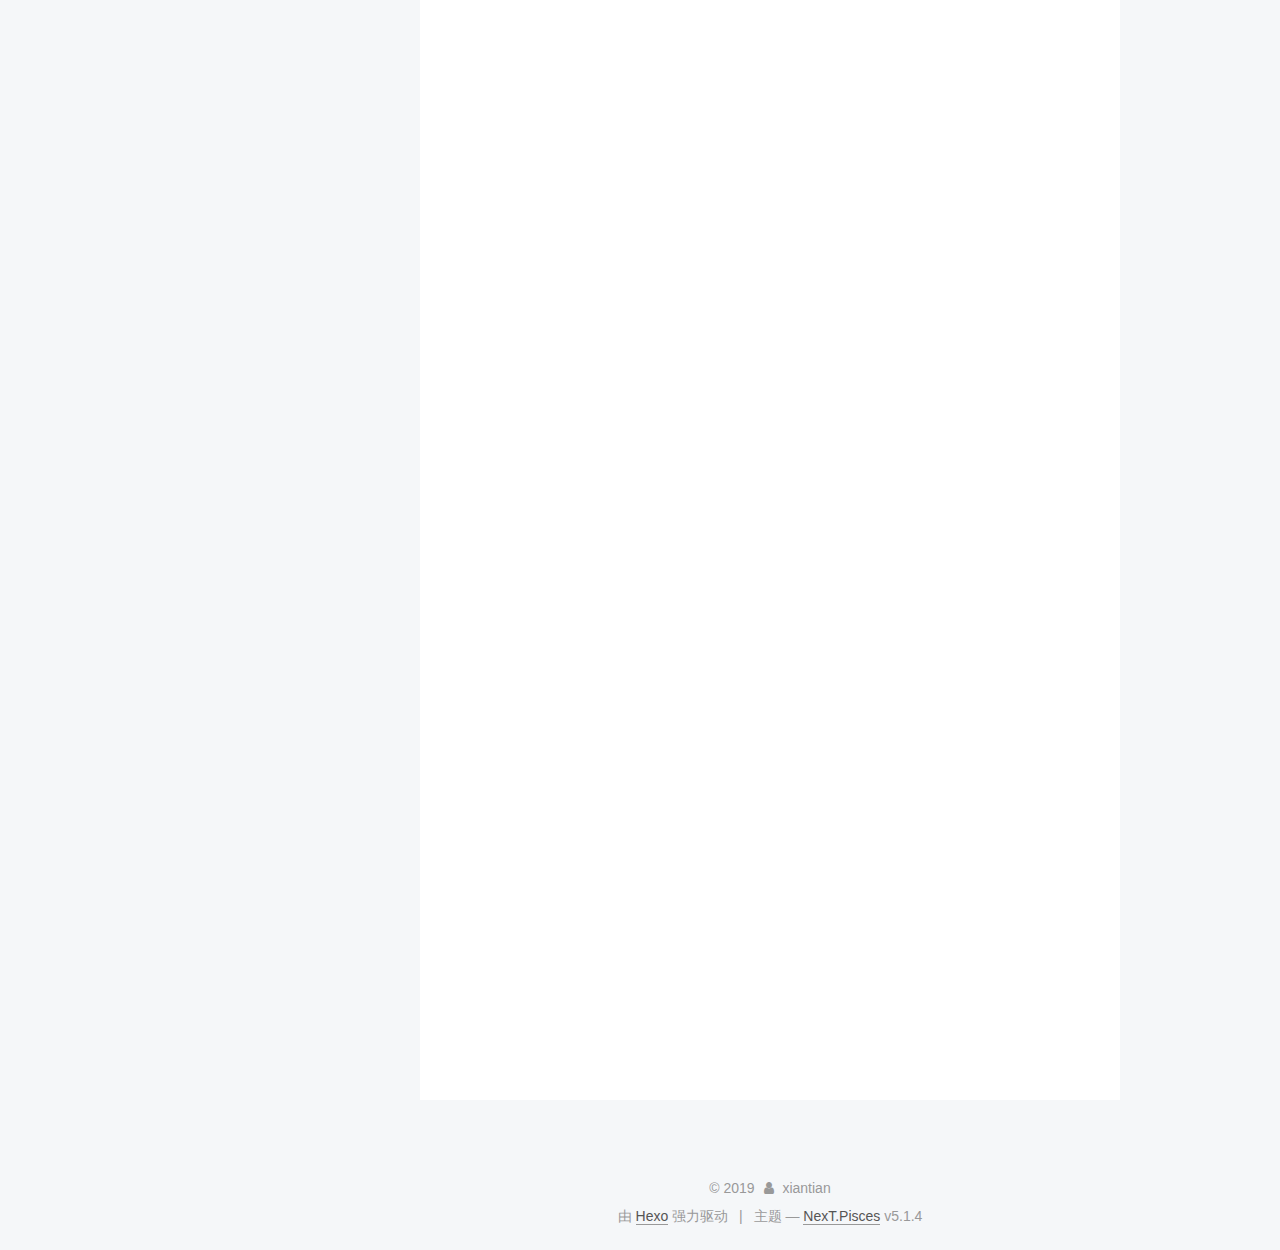
==== commit 6127226f: "Site updated: 2019-03-25 21:02:50" ====
--- a/index.html
+++ b/index.html
@@ -300,18 +300,14 @@
       
         
           
-            <ol>
-<li><p>介绍<br>1.1 定义<br>适配器模式，就是指定一个适配器Adapter，把一个类的接口变换成客户端所期待的另一种接口，从而使原本接口不匹配而无法一起工作的两个类能够在一起工作。<br>1.2 作用范围<br>当目标接口想要被适配类的功能，而目标接口又没有与之对应的调用方法，这时候就需要一个适配类来作为两者之间的衔接对象。<br>1.3 适配器模式种类<br>适配器模式又分为类适配器模式和对象适配器模式。</p>
-</li>
-<li><p>代码分析<br>2.1 类适配器模式：通过继承实现<br>2.1.1 目标接口（Target）<br>public interface Target{<br> //方法一<br> public void methodOne（）；<br>}<br>2.1.2 被适配类（Adaptee）<br>public class Adaptee{<br> //方法二<br> public void methodTwo（）{<br> System.out.println(“这是方法二”);<br>}<br>}<br>2.1.3 适配器类（Adapter）<br>public class Adapter extends Adaptee implements Target{<br> public void methodOne(){</p>
-<pre><code>this.methodTwo();
-</code></pre><p> }<br>} </p>
-</li>
-</ol>
-<p>2.2 对象适配器模式：通过创建对象实现<br>2.2.1 目标接口（Target）<br>public interface Target{<br>    //方法一<br>    public void methodOne（）；<br>}<br>2.2.2 被适配类（Adaptee）<br>public class Adaptee{<br>    //方法二<br>    public void methodTwo（）{<br>    System.out.println(“这是方法二”);<br>}<br>}<br>2.2.3 适配类(Adapter)<br>public class Adapter implements  Target{<br>    private Adaptee adaptee = null;<br>    public Adaptee(Adaptee adaptee){<br>        this.adaptee = adaptee;<br>    }<br>    public void methodOne(){<br>    this.adaptee.methodTwo();<br>}<br>}</p>
-<ol start="3">
-<li>应用场景<br>系统需要复用现有类，而该类的接口不符合系统的需求，可以使用适配器模式使得原本由于接口不兼容而不能一起工作的那些类可以一起工作；<br>多个组件功能类似，但接口不统一且可能会经常切换时，可使用适配器模式，使得客户端可以以统一的接口使用它们</li>
-</ol>
+            <p>1.介绍<br>1.1定义<br>适配器模式，就是指定一个适配器Adapter，把一个类的接口变换成客户端所期待的另一种接口，从而使原本接口不匹配而无法一起工作的两个类能够在一起工作。<br>1.2作用范围<br>当目标接口想要被适配类的功能，而目标接口又没有与之对应的调用方法，这时候就需要一个适配类来作为两者之间的衔接对象。<br>1.3适配器模式种类<br>适配器模式又分为类适配器模式和对象适配器模式。</p>
+<p>2.代码分析<br>2.1类适配器模式：通过继承实现<br>2.1.1目标接口（Target）<br><figure class="highlight plain"><table><tr><td class="gutter"><pre><span class="line">1</span><br><span class="line">2</span><br><span class="line">3</span><br><span class="line">4</span><br></pre></td><td class="code"><pre><span class="line">public interface Target&#123;</span><br><span class="line">	//方法一</span><br><span class="line">	public void methodOne（）；</span><br><span class="line">&#125;</span><br></pre></td></tr></table></figure></p>
+<p>2.1.2被适配类（Adaptee）<br><figure class="highlight plain"><table><tr><td class="gutter"><pre><span class="line">1</span><br><span class="line">2</span><br><span class="line">3</span><br><span class="line">4</span><br><span class="line">5</span><br><span class="line">6</span><br></pre></td><td class="code"><pre><span class="line">public class Adaptee&#123;</span><br><span class="line">	//方法二</span><br><span class="line">	public void methodTwo（）&#123;</span><br><span class="line">	System.out.println(&quot;这是方法二&quot;);</span><br><span class="line">&#125;</span><br><span class="line">&#125;</span><br></pre></td></tr></table></figure></p>
+<p>2.1.3适配器类（Adapter）<br><figure class="highlight plain"><table><tr><td class="gutter"><pre><span class="line">1</span><br><span class="line">2</span><br><span class="line">3</span><br><span class="line">4</span><br><span class="line">5</span><br></pre></td><td class="code"><pre><span class="line">public class Adapter extends Adaptee implements Target&#123;</span><br><span class="line">	public void methodOne()&#123;</span><br><span class="line">		this.methodTwo();</span><br><span class="line">	&#125;</span><br><span class="line">&#125;</span><br></pre></td></tr></table></figure></p>
+<p>2.2对象适配器模式：通过创建对象实现<br>2.2.1目标接口（Target）<br><figure class="highlight plain"><table><tr><td class="gutter"><pre><span class="line">1</span><br><span class="line">2</span><br><span class="line">3</span><br><span class="line">4</span><br></pre></td><td class="code"><pre><span class="line">public interface Target&#123;</span><br><span class="line">	//方法一</span><br><span class="line">	public void methodOne（）；</span><br><span class="line">&#125;</span><br></pre></td></tr></table></figure></p>
+<p>2.2.2被适配类（Adaptee）<br><figure class="highlight plain"><table><tr><td class="gutter"><pre><span class="line">1</span><br><span class="line">2</span><br><span class="line">3</span><br><span class="line">4</span><br><span class="line">5</span><br><span class="line">6</span><br></pre></td><td class="code"><pre><span class="line">public class Adaptee&#123;</span><br><span class="line">	//方法二</span><br><span class="line">	public void methodTwo（）&#123;</span><br><span class="line">	System.out.println(&quot;这是方法二&quot;);</span><br><span class="line">&#125;</span><br><span class="line">&#125;</span><br></pre></td></tr></table></figure></p>
+<p>2.2.3适配类(Adapter)<br><figure class="highlight plain"><table><tr><td class="gutter"><pre><span class="line">1</span><br><span class="line">2</span><br><span class="line">3</span><br><span class="line">4</span><br><span class="line">5</span><br><span class="line">6</span><br><span class="line">7</span><br><span class="line">8</span><br><span class="line">9</span><br></pre></td><td class="code"><pre><span class="line">public class Adapter implements  Target&#123;</span><br><span class="line">	private Adaptee adaptee = null;</span><br><span class="line">	public Adaptee(Adaptee adaptee)&#123;</span><br><span class="line">		this.adaptee = adaptee;</span><br><span class="line">	&#125;</span><br><span class="line">	public void methodOne()&#123;</span><br><span class="line">	this.adaptee.methodTwo();</span><br><span class="line">&#125;</span><br><span class="line">&#125;</span><br></pre></td></tr></table></figure></p>
+<p>3.应用场景<br>系统需要复用现有类，而该类的接口不符合系统的需求，可以使用适配器模式使得原本由于接口不兼容而不能一起工作的那些类可以一起工作；<br>多个组件功能类似，但接口不统一且可能会经常切换时，可使用适配器模式，使得客户端可以以统一的接口使用它们</p>
 
           
         
--- a/css/main.css
+++ b/css/main.css
@@ -1823,7 +1823,7 @@
   width: 4px;
   height: 4px;
   border-radius: 50%;
-  background: #e2752b;
+  background: #28a854;
 }
 .links-of-blogroll {
   font-size: 13px;
